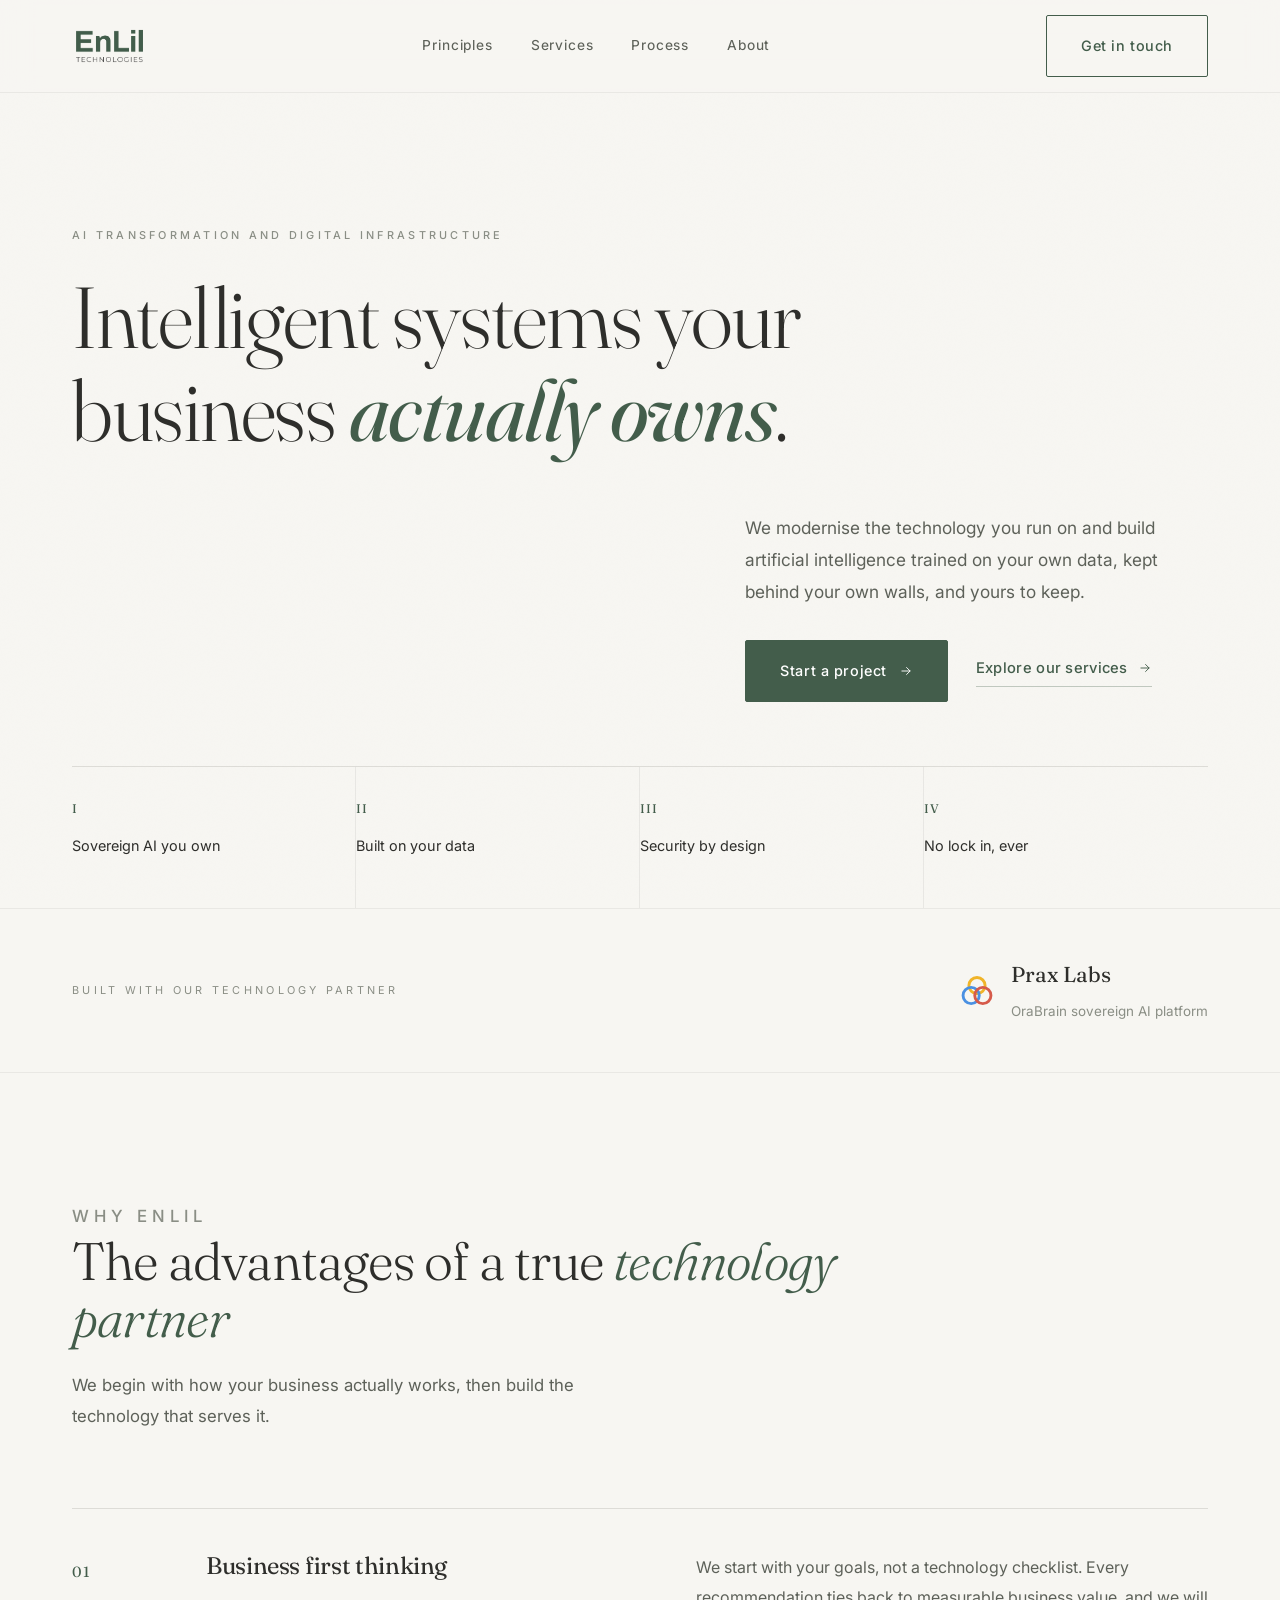
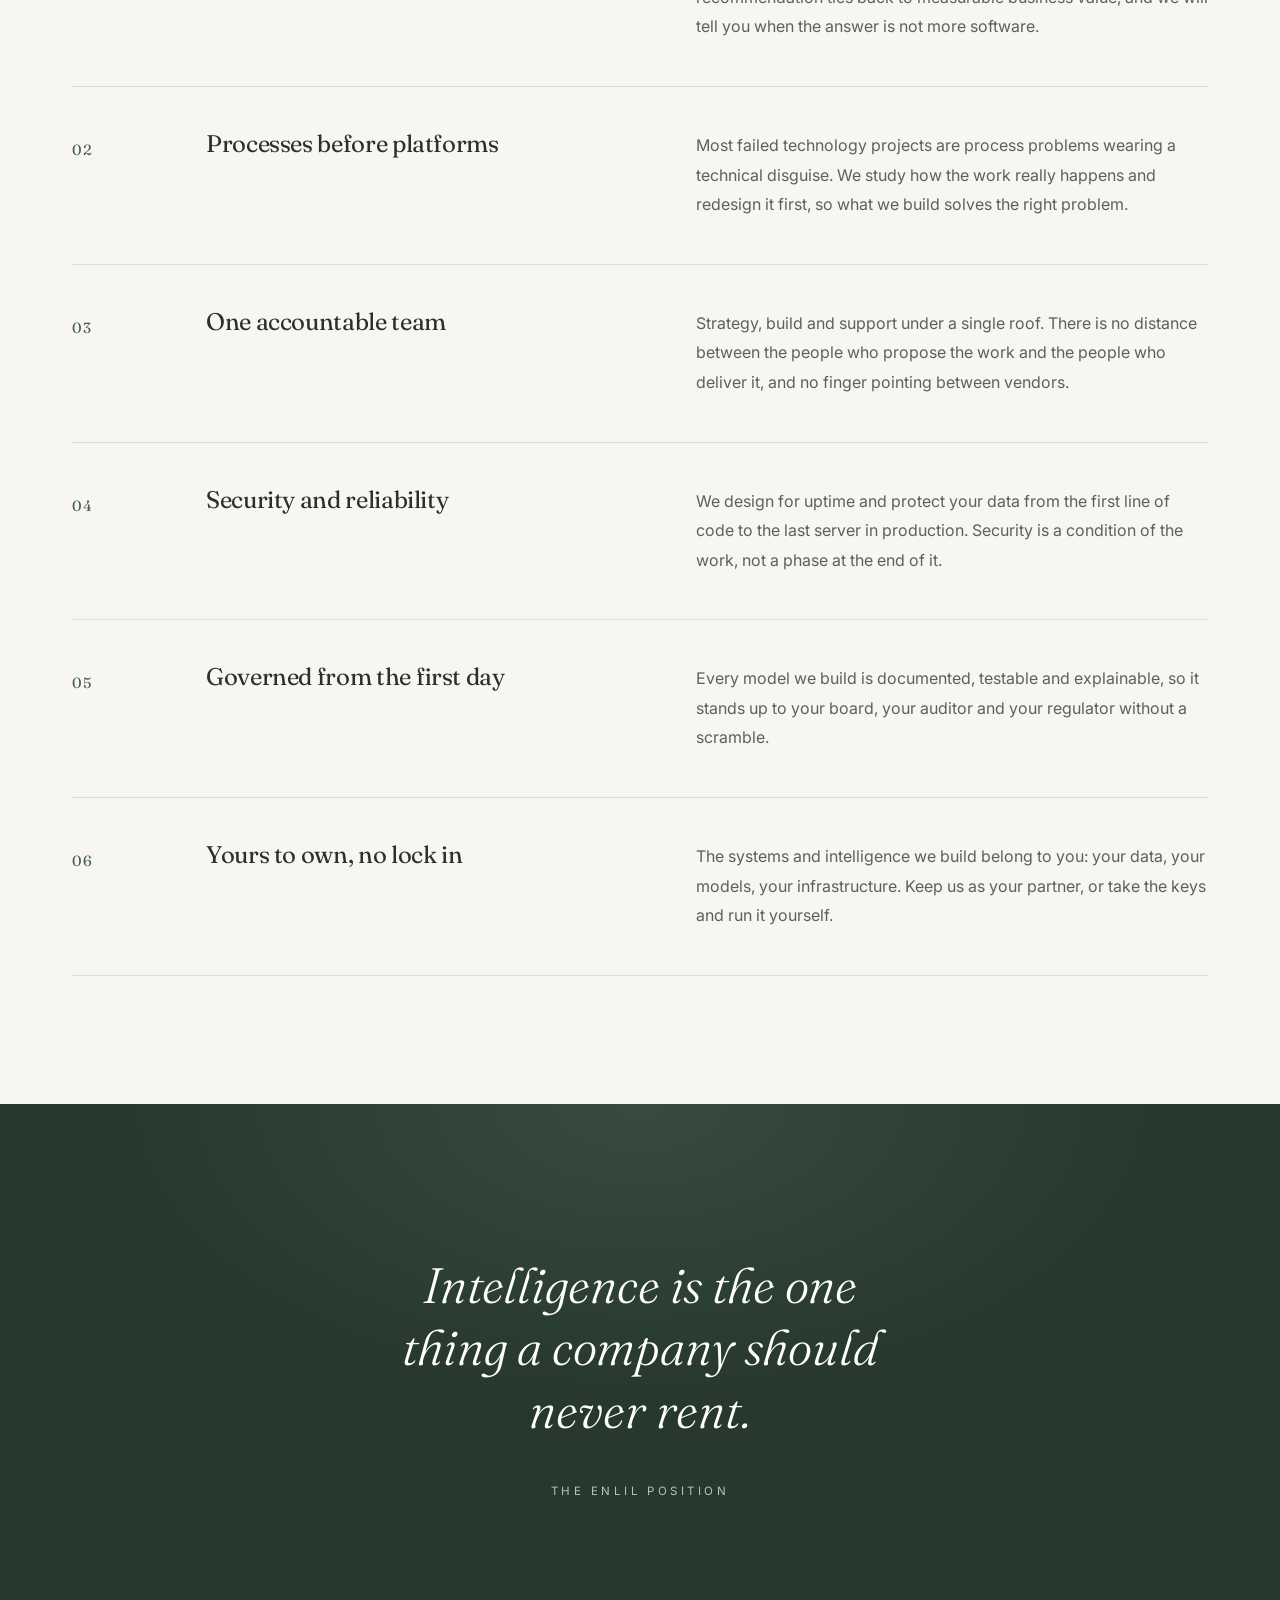
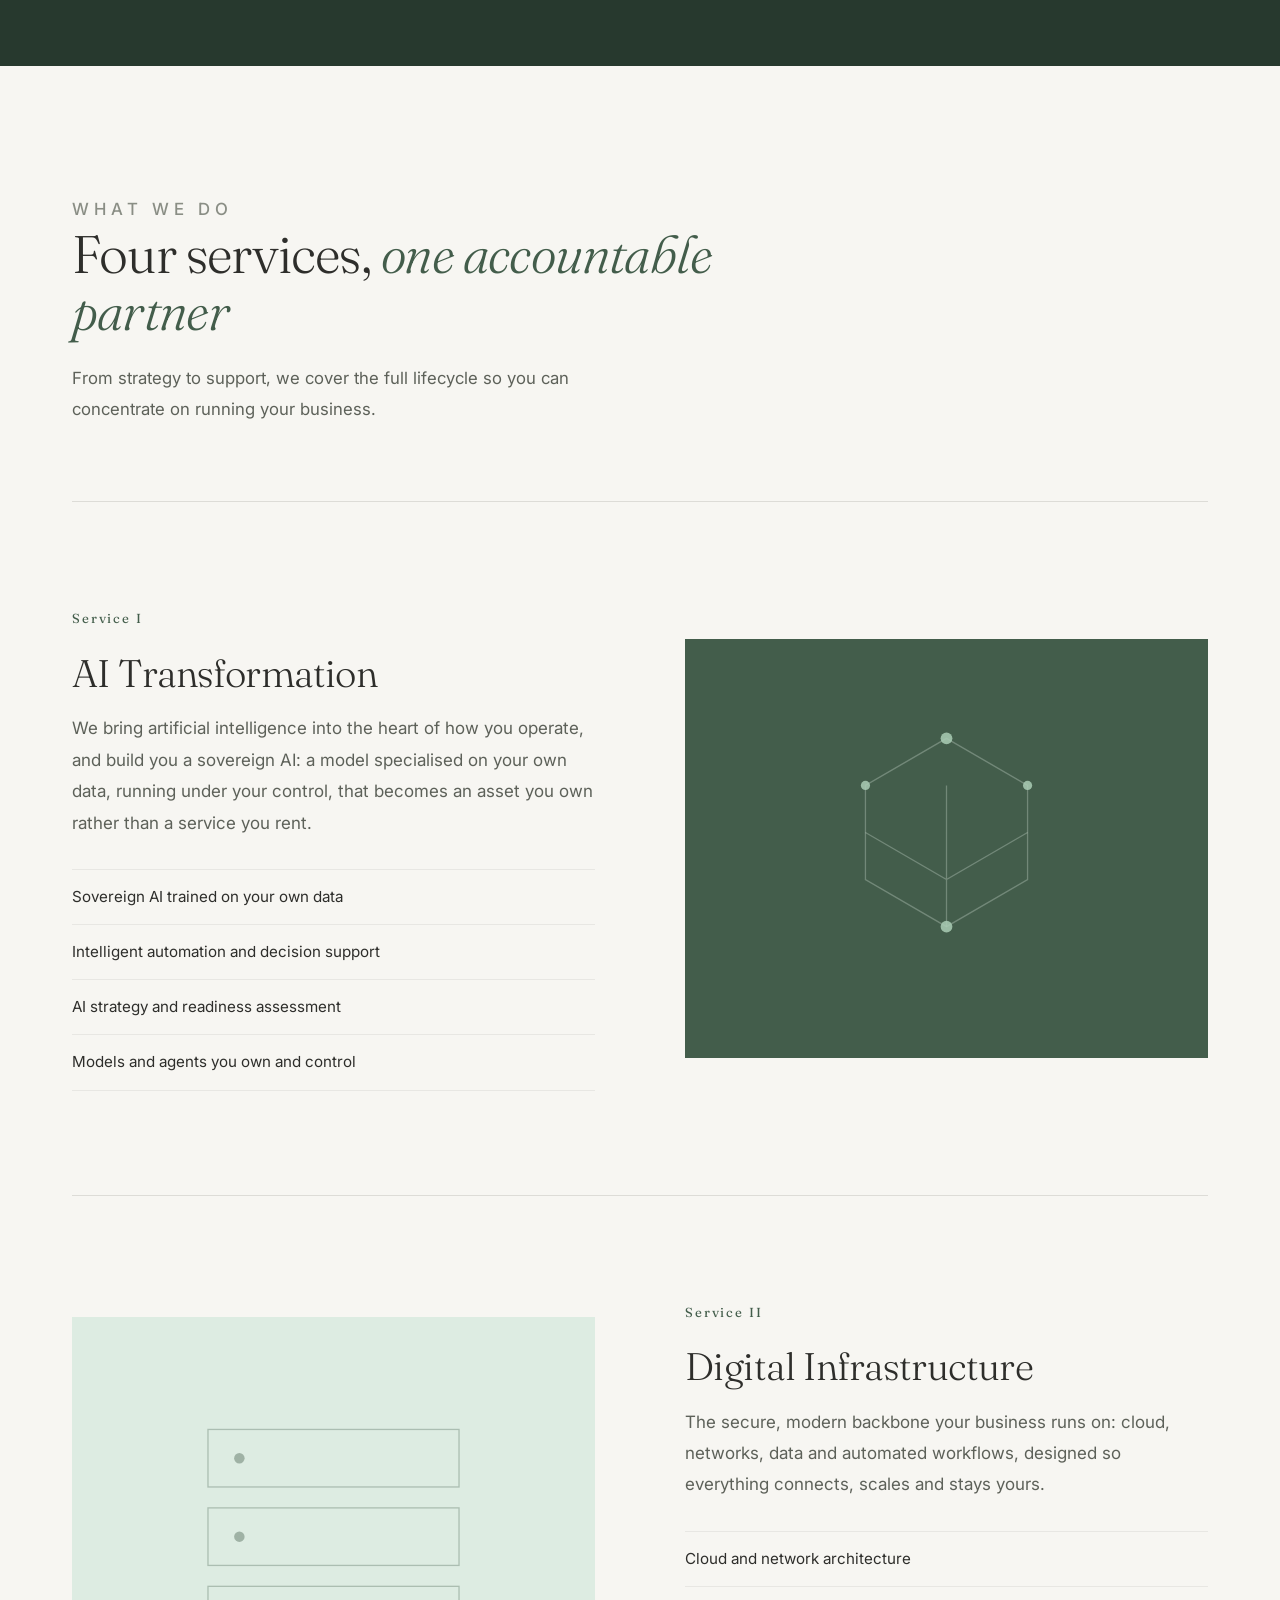
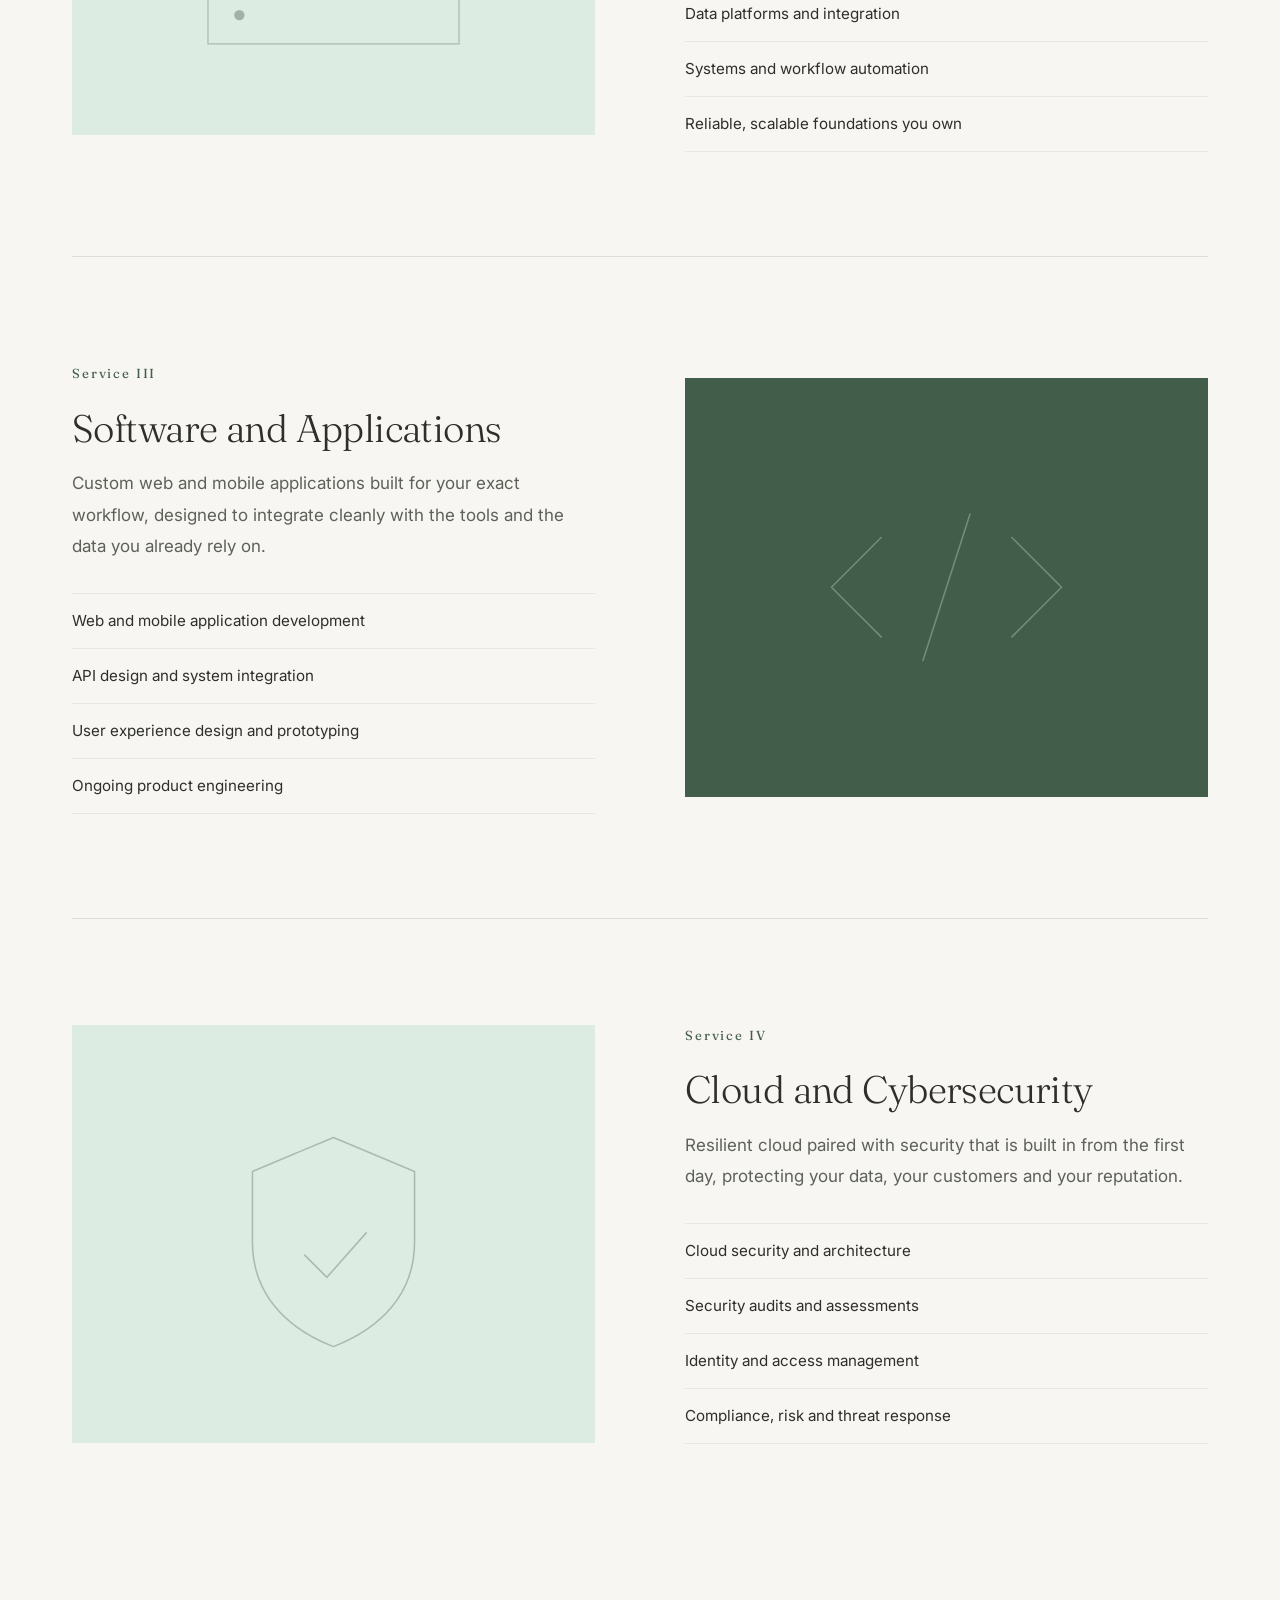
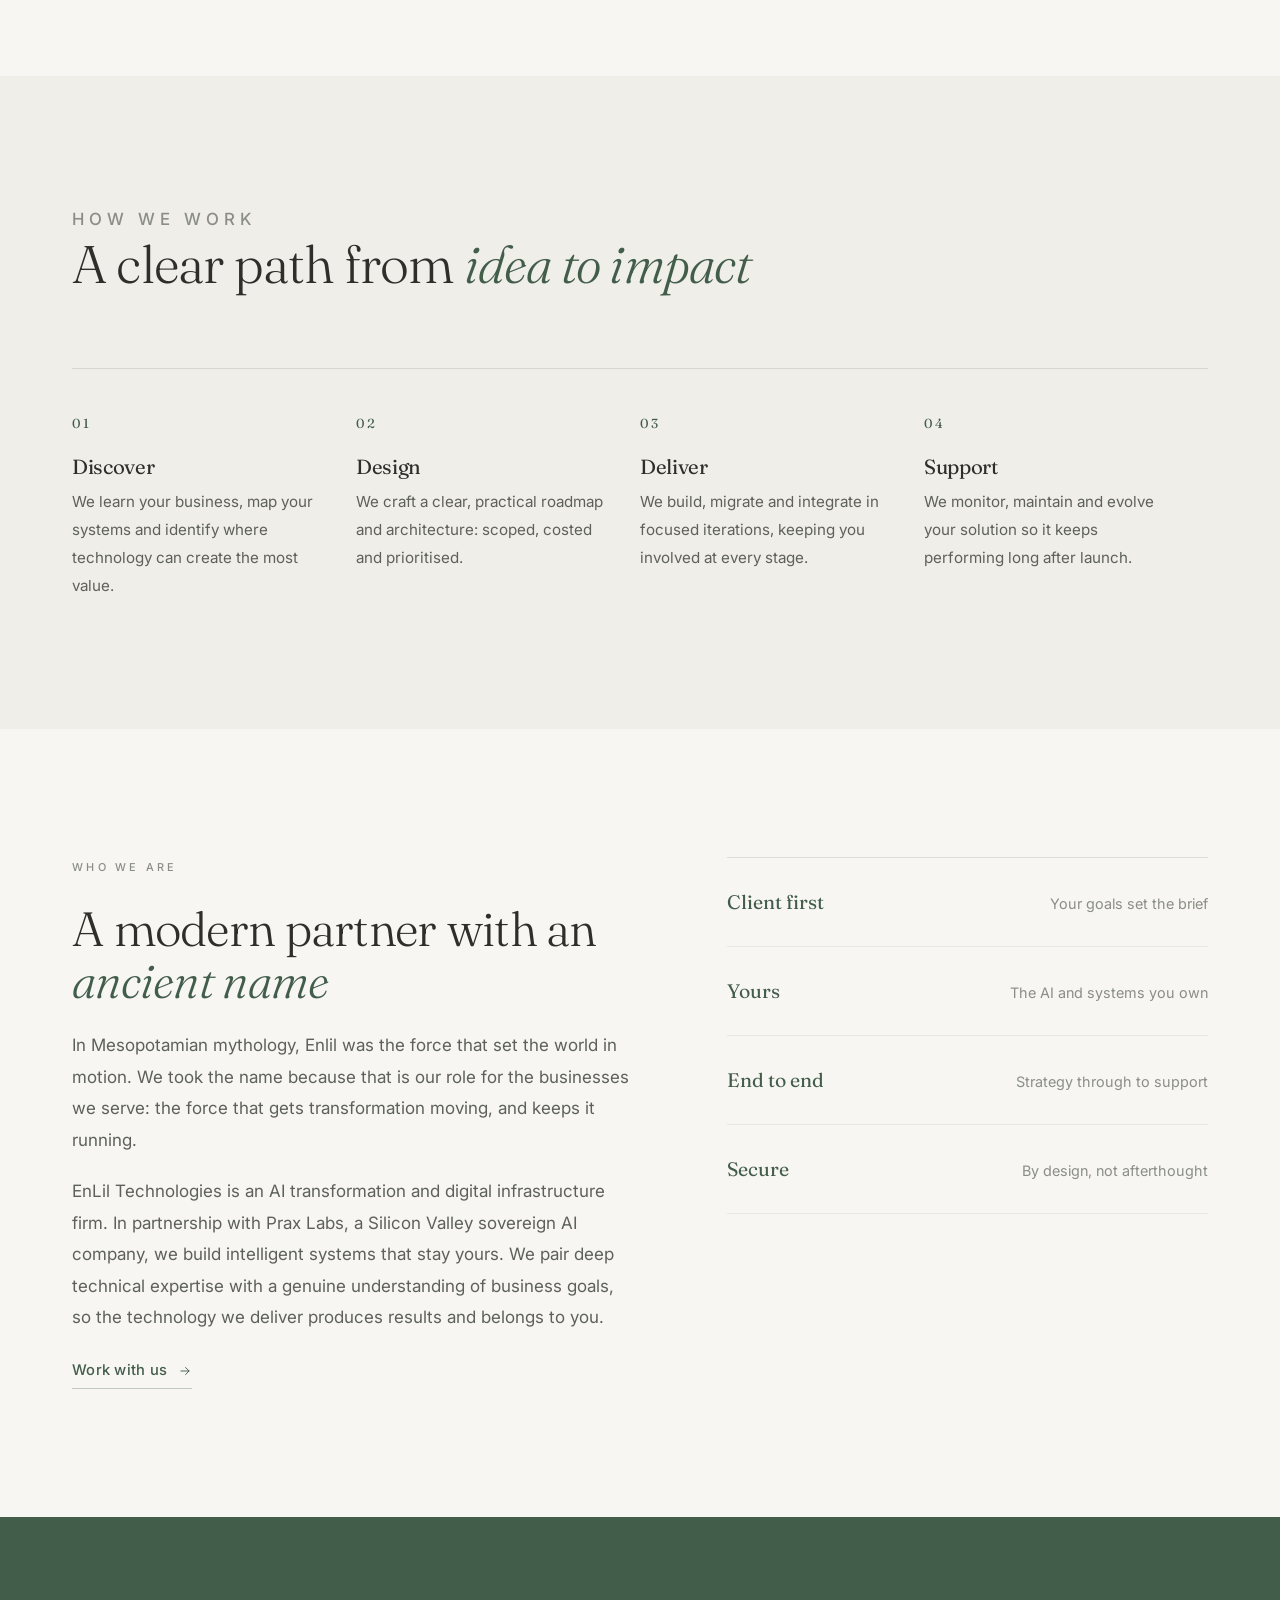
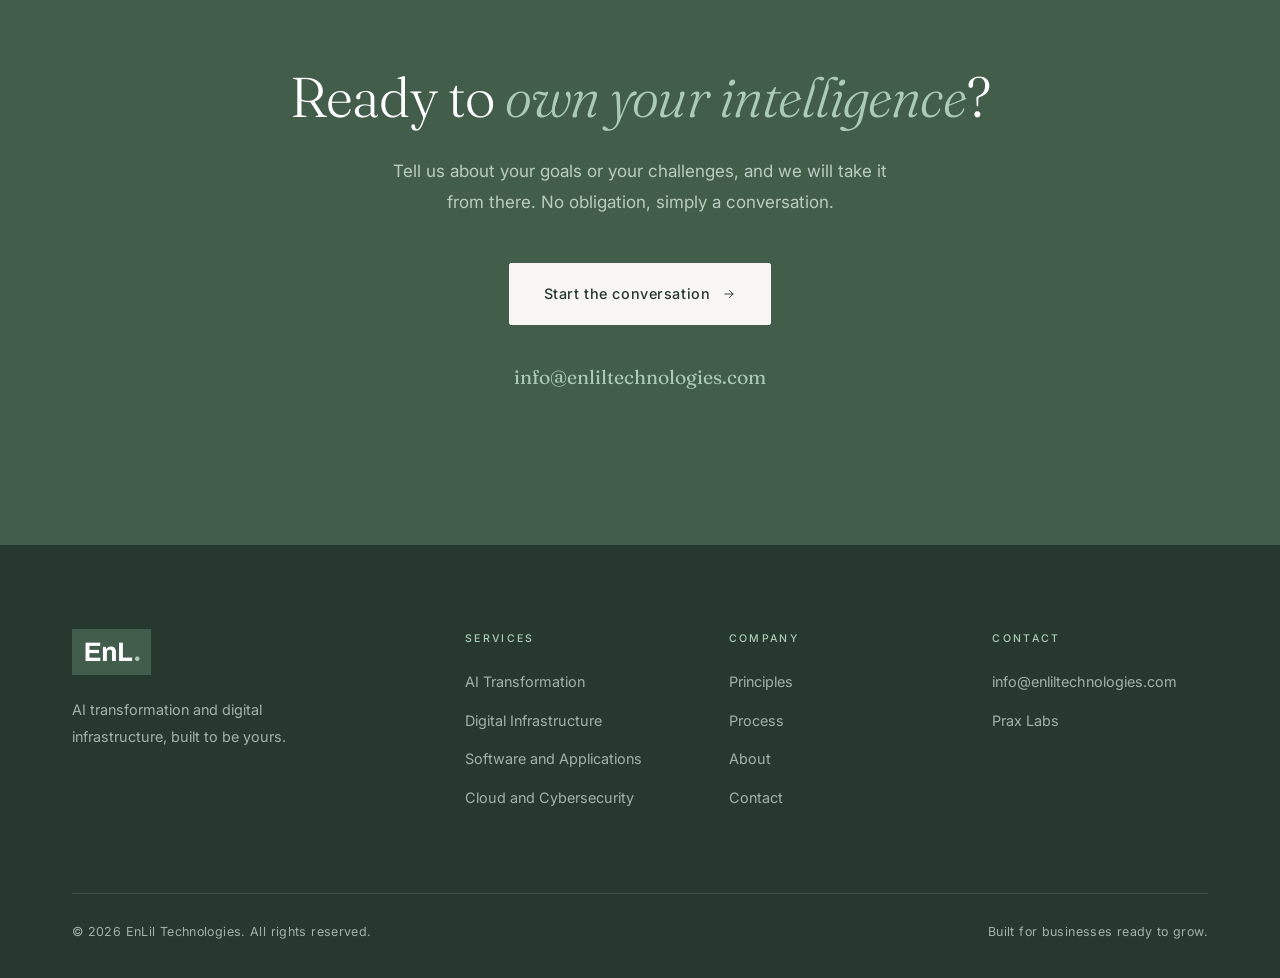
==== preview.html @ 67036aff "Rework the preview into an editorial, luxury register Replace the SaaS card layout with an editorial" ====
<!DOCTYPE html>
<html lang="en">
<head>
  <meta charset="UTF-8" />
  <meta name="viewport" content="width=device-width, initial-scale=1.0" />
  <title>EnLil Technologies · Redesign preview</title>
  <meta name="robots" content="noindex, nofollow" />
  <meta name="description" content="EnLil Technologies builds artificial intelligence that belongs to the business using it, together with the infrastructure and governance beneath it." />
  <link rel="preconnect" href="https://fonts.googleapis.com" />
  <link rel="preconnect" href="https://fonts.gstatic.com" crossorigin />
  <link href="https://fonts.googleapis.com/css2?family=Fraunces:ital,opsz,wght@0,9..144,300..500;1,9..144,300..400&family=Inter:wght@400;450;500&display=swap" rel="stylesheet" />
  <link rel="stylesheet" href="styles-v2.css?v=3" />
  <link rel="icon" type="image/png" href="assets/favicon.png" />
</head>
<body>

<!-- ================= HEADER ================= -->
<header class="site-header" id="top">
  <div class="container nav-inner">
    <a href="#top" aria-label="EnLil Technologies home">
      <img class="brand-logo" src="assets/enlil-logo-primary.png" alt="EnLil Technologies" />
    </a>
    <nav class="main-nav" id="main-nav" aria-label="Primary">
      <a href="#principles">Principles</a>
      <a href="#services">Services</a>
      <a href="#process">Process</a>
      <a href="#about">About</a>
    </nav>
    <div class="nav-actions">
      <a href="#contact" class="btn btn-outline">Get in touch</a>
      <button class="nav-toggle" id="nav-toggle" aria-label="Toggle menu" aria-expanded="false">
        <span></span><span></span><span></span>
      </button>
    </div>
  </div>
</header>

<!-- ================= HERO ================= -->
<section class="hero">
  <div class="container">
    <p class="eyebrow">AI Transformation and Digital Infrastructure</p>
    <h1>Intelligent systems your business <em>actually owns</em>.</h1>

    <div class="hero-grid">
      <div></div>
      <div>
        <p class="hero-lead">
          We modernise the technology you run on and build artificial intelligence trained on your own
          data, kept behind your own walls, and yours to keep.
        </p>
        <div class="hero-actions">
          <a href="#contact" class="btn">
            Start a project
            <svg viewBox="0 0 24 24" fill="none" stroke="currentColor" stroke-width="1.6" stroke-linecap="round" stroke-linejoin="round"><path d="M5 12h14M13 6l6 6-6 6"/></svg>
          </a>
          <a href="#services" class="link">
            Explore our services
            <svg viewBox="0 0 24 24" fill="none" stroke="currentColor" stroke-width="1.6" stroke-linecap="round" stroke-linejoin="round"><path d="M5 12h14M13 6l6 6-6 6"/></svg>
          </a>
        </div>
      </div>
    </div>

    <div class="hero-marks">
      <div><span class="n">I</span><span class="t">Sovereign AI you own</span></div>
      <div><span class="n">II</span><span class="t">Built on your data</span></div>
      <div><span class="n">III</span><span class="t">Security by design</span></div>
      <div><span class="n">IV</span><span class="t">No lock in, ever</span></div>
    </div>
  </div>
</section>

<!-- ================= PARTNER ================= -->
<section class="partner-line">
  <div class="container">
    <span class="label">Built with our technology partner</span>
    <a class="partner-mark" href="https://prax-labs.com/" target="_blank" rel="noopener">
      <svg viewBox="0 0 40 40" fill="none" width="36" height="36" aria-hidden="true">
        <circle cx="20" cy="14" r="9" stroke="#f0b429" stroke-width="3.2"/>
        <circle cx="13.5" cy="25" r="9" stroke="#4a90e2" stroke-width="3.2"/>
        <circle cx="26.5" cy="25" r="9" stroke="#d65a4a" stroke-width="3.2"/>
      </svg>
      <span>
        <span class="name">Prax Labs</span><br />
        <span class="sub">OraBrain sovereign AI platform</span>
      </span>
    </a>
  </div>
</section>

<!-- ================= PRINCIPLES ================= -->
<section class="section" id="principles">
  <div class="container">
    <div class="section-head reveal">
      <p class="eyebrow">Why EnLil</p>
      <h2>The advantages of a true <em>technology partner</em></h2>
      <p>We begin with how your business actually works, then build the technology that serves it.</p>
    </div>

    <div class="ed-item reveal">
      <span class="ed-num">01</span>
      <h3>Business first thinking</h3>
      <p>We start with your goals, not a technology checklist. Every recommendation ties back to measurable business value, and we will tell you when the answer is not more software.</p>
    </div>
    <div class="ed-item reveal">
      <span class="ed-num">02</span>
      <h3>Processes before platforms</h3>
      <p>Most failed technology projects are process problems wearing a technical disguise. We study how the work really happens and redesign it first, so what we build solves the right problem.</p>
    </div>
    <div class="ed-item reveal">
      <span class="ed-num">03</span>
      <h3>One accountable team</h3>
      <p>Strategy, build and support under a single roof. There is no distance between the people who propose the work and the people who deliver it, and no finger pointing between vendors.</p>
    </div>
    <div class="ed-item reveal">
      <span class="ed-num">04</span>
      <h3>Security and reliability</h3>
      <p>We design for uptime and protect your data from the first line of code to the last server in production. Security is a condition of the work, not a phase at the end of it.</p>
    </div>
    <div class="ed-item reveal">
      <span class="ed-num">05</span>
      <h3>Governed from the first day</h3>
      <p>Every model we build is documented, testable and explainable, so it stands up to your board, your auditor and your regulator without a scramble.</p>
    </div>
    <div class="ed-item reveal">
      <span class="ed-num">06</span>
      <h3>Yours to own, no lock in</h3>
      <p>The systems and intelligence we build belong to you: your data, your models, your infrastructure. Keep us as your partner, or take the keys and run it yourself.</p>
    </div>
  </div>
</section>

<!-- ================= BAND ================= -->
<section class="band">
  <div class="container">
    <blockquote class="reveal">Intelligence is the one thing a company should never rent.</blockquote>
    <p class="attrib reveal">The EnLil position</p>
  </div>
</section>

<!-- ================= SERVICES ================= -->
<section class="section" id="services">
  <div class="container">
    <div class="section-head reveal">
      <p class="eyebrow">What we do</p>
      <h2>Four services, <em>one accountable partner</em></h2>
      <p>From strategy to support, we cover the full lifecycle so you can concentrate on running your business.</p>
    </div>

    <div class="srow reveal">
      <div class="srow-copy">
        <span class="idx">Service I</span>
        <h3>AI Transformation</h3>
        <p>We bring artificial intelligence into the heart of how you operate, and build you a sovereign AI: a model specialised on your own data, running under your control, that becomes an asset you own rather than a service you rent.</p>
        <ul class="ticks">
          <li>Sovereign AI trained on your own data</li>
          <li>Intelligent automation and decision support</li>
          <li>AI strategy and readiness assessment</li>
          <li>Models and agents you own and control</li>
        </ul>
      </div>
      <div class="srow-art">
        <svg viewBox="0 0 400 320" preserveAspectRatio="xMidYMid slice" aria-hidden="true">
          <g fill="none" stroke="rgba(221,236,226,0.3)" stroke-width="1">
            <path d="M200 76l62 36v72l-62 36-62-36v-72z"/>
            <path d="M200 112v108M138 148l62 36 62-36"/>
          </g>
          <g fill="rgba(170,204,181,0.85)">
            <circle cx="200" cy="76" r="4.5"/><circle cx="262" cy="112" r="3.5"/>
            <circle cx="138" cy="112" r="3.5"/><circle cx="200" cy="220" r="4.5"/>
          </g>
        </svg>
      </div>
    </div>

    <div class="srow reverse reveal">
      <div class="srow-copy">
        <span class="idx">Service II</span>
        <h3>Digital Infrastructure</h3>
        <p>The secure, modern backbone your business runs on: cloud, networks, data and automated workflows, designed so everything connects, scales and stays yours.</p>
        <ul class="ticks">
          <li>Cloud and network architecture</li>
          <li>Data platforms and integration</li>
          <li>Systems and workflow automation</li>
          <li>Reliable, scalable foundations you own</li>
        </ul>
      </div>
      <div class="srow-art pale">
        <svg viewBox="0 0 400 320" preserveAspectRatio="xMidYMid slice" aria-hidden="true">
          <g fill="none" stroke="rgba(67,93,75,0.32)" stroke-width="1">
            <rect x="104" y="86" width="192" height="44"/>
            <rect x="104" y="146" width="192" height="44"/>
            <rect x="104" y="206" width="192" height="44"/>
          </g>
          <g fill="rgba(67,93,75,0.4)">
            <circle cx="128" cy="108" r="4"/><circle cx="128" cy="168" r="4"/><circle cx="128" cy="228" r="4"/>
          </g>
        </svg>
      </div>
    </div>

    <div class="srow reveal">
      <div class="srow-copy">
        <span class="idx">Service III</span>
        <h3>Software and Applications</h3>
        <p>Custom web and mobile applications built for your exact workflow, designed to integrate cleanly with the tools and the data you already rely on.</p>
        <ul class="ticks">
          <li>Web and mobile application development</li>
          <li>API design and system integration</li>
          <li>User experience design and prototyping</li>
          <li>Ongoing product engineering</li>
        </ul>
      </div>
      <div class="srow-art">
        <svg viewBox="0 0 400 320" preserveAspectRatio="xMidYMid slice" aria-hidden="true">
          <g fill="none" stroke="rgba(221,236,226,0.32)" stroke-width="1.2" stroke-linecap="round" stroke-linejoin="round">
            <path d="M150 122l-38 38 38 38M250 122l38 38-38 38M218 104l-36 112"/>
          </g>
        </svg>
      </div>
    </div>

    <div class="srow reverse reveal">
      <div class="srow-copy">
        <span class="idx">Service IV</span>
        <h3>Cloud and Cybersecurity</h3>
        <p>Resilient cloud paired with security that is built in from the first day, protecting your data, your customers and your reputation.</p>
        <ul class="ticks">
          <li>Cloud security and architecture</li>
          <li>Security audits and assessments</li>
          <li>Identity and access management</li>
          <li>Compliance, risk and threat response</li>
        </ul>
      </div>
      <div class="srow-art pale">
        <svg viewBox="0 0 400 320" preserveAspectRatio="xMidYMid slice" aria-hidden="true">
          <g fill="none" stroke="rgba(67,93,75,0.34)" stroke-width="1.2" stroke-linecap="round" stroke-linejoin="round">
            <path d="M200 86l62 26v54c0 40-26 66-62 80-36-14-62-40-62-80v-54z"/>
            <path d="M178 176l17 17 30-34"/>
          </g>
        </svg>
      </div>
    </div>
  </div>
</section>

<!-- ================= PROCESS ================= -->
<section class="section section-bone" id="process">
  <div class="container">
    <div class="section-head reveal">
      <p class="eyebrow">How we work</p>
      <h2>A clear path from <em>idea to impact</em></h2>
    </div>
    <div class="steps">
      <div class="step reveal"><span class="n">01</span><h3>Discover</h3><p>We learn your business, map your systems and identify where technology can create the most value.</p></div>
      <div class="step reveal"><span class="n">02</span><h3>Design</h3><p>We craft a clear, practical roadmap and architecture: scoped, costed and prioritised.</p></div>
      <div class="step reveal"><span class="n">03</span><h3>Deliver</h3><p>We build, migrate and integrate in focused iterations, keeping you involved at every stage.</p></div>
      <div class="step reveal"><span class="n">04</span><h3>Support</h3><p>We monitor, maintain and evolve your solution so it keeps performing long after launch.</p></div>
    </div>
  </div>
</section>

<!-- ================= ABOUT ================= -->
<section class="section" id="about">
  <div class="container about">
    <div class="reveal">
      <p class="eyebrow">Who we are</p>
      <h2>A modern partner with an <em>ancient name</em></h2>
      <p>In Mesopotamian mythology, Enlil was the force that set the world in motion. We took the name because that is our role for the businesses we serve: the force that gets transformation moving, and keeps it running.</p>
      <p>EnLil Technologies is an AI transformation and digital infrastructure firm. In partnership with Prax Labs, a Silicon Valley sovereign AI company, we build intelligent systems that stay yours. We pair deep technical expertise with a genuine understanding of business goals, so the technology we deliver produces results and belongs to you.</p>
      <a href="#contact" class="link">
        Work with us
        <svg viewBox="0 0 24 24" fill="none" stroke="currentColor" stroke-width="1.6" stroke-linecap="round" stroke-linejoin="round"><path d="M5 12h14M13 6l6 6-6 6"/></svg>
      </a>
    </div>
    <div class="facts reveal">
      <div class="fact"><span class="fact-k">Client first</span><span class="fact-v">Your goals set the brief</span></div>
      <div class="fact"><span class="fact-k">Yours</span><span class="fact-v">The AI and systems you own</span></div>
      <div class="fact"><span class="fact-k">End to end</span><span class="fact-v">Strategy through to support</span></div>
      <div class="fact"><span class="fact-k">Secure</span><span class="fact-v">By design, not afterthought</span></div>
    </div>
  </div>
</section>

<!-- ================= CLOSING ================= -->
<section class="closing" id="contact">
  <div class="container">
    <h2>Ready to <em>own your intelligence</em>?</h2>
    <p>Tell us about your goals or your challenges, and we will take it from there. No obligation, simply a conversation.</p>
    <a href="#contact" class="btn btn-pale">
      Start the conversation
      <svg viewBox="0 0 24 24" fill="none" stroke="currentColor" stroke-width="1.6" stroke-linecap="round" stroke-linejoin="round"><path d="M5 12h14M13 6l6 6-6 6"/></svg>
    </a>
    <span class="mail">info@enliltechnologies.com</span>
  </div>
</section>

<!-- ================= FOOTER ================= -->
<footer class="site-footer">
  <div class="container">
    <div class="footer-grid">
      <div class="footer-brand">
        <img class="footer-logo" src="assets/enlil-stamp-dark.png" alt="EnLil Technologies" />
        <p>AI transformation and digital infrastructure, built to be yours.</p>
      </div>
      <div class="footer-col">
        <h4>Services</h4>
        <a href="#services">AI Transformation</a>
        <a href="#services">Digital Infrastructure</a>
        <a href="#services">Software and Applications</a>
        <a href="#services">Cloud and Cybersecurity</a>
      </div>
      <div class="footer-col">
        <h4>Company</h4>
        <a href="#principles">Principles</a>
        <a href="#process">Process</a>
        <a href="#about">About</a>
        <a href="#contact">Contact</a>
      </div>
      <div class="footer-col">
        <h4>Contact</h4>
        <a href="#contact">info@enliltechnologies.com</a>
        <a href="https://prax-labs.com/" target="_blank" rel="noopener">Prax Labs</a>
      </div>
    </div>
    <div class="footer-bottom">
      <span>&copy; <span id="year"></span> EnLil Technologies. All rights reserved.</span>
      <span>Built for businesses ready to grow.</span>
    </div>
  </div>
</footer>

<script>
  document.getElementById('year').textContent = new Date().getFullYear();
  var t = document.getElementById('nav-toggle'), n = document.getElementById('main-nav');
  t.addEventListener('click', function () {
    var open = n.classList.toggle('open');
    t.setAttribute('aria-expanded', open ? 'true' : 'false');
  });
  n.addEventListener('click', function (e) { if (e.target.tagName === 'A') n.classList.remove('open'); });
  var io = new IntersectionObserver(function (es) {
    es.forEach(function (e) { if (e.isIntersecting) { e.target.classList.add('in'); io.unobserve(e.target); } });
  }, { threshold: 0.1, rootMargin: '0px 0px -60px 0px' });
  document.querySelectorAll('.reveal').forEach(function (el, i) {
    el.style.transitionDelay = Math.min(i % 4, 3) * 90 + 'ms';
    io.observe(el);
  });
</script>
</body>
</html>
---- styles-v2.css ----
/* ============================================================
   EnLil Technologies — styles-v2.css
   Editorial redesign. Charcoal · Forest #435d4b · Sage #aaccb5 · Pale Sage #ddece2
   ============================================================ */

:root {
  --forest: #435d4b;
  --forest-deep: #27392e;
  --forest-mid: #354c3c;
  --sage: #aaccb5;
  --sage-pale: #ddece2;
  --ink: #2e2e2b;
  --body: #5d6159;
  --muted: #8a8e85;
  --line: rgba(46, 46, 43, 0.13);
  --line-soft: rgba(46, 46, 43, 0.07);
  --bone: #f7f6f2;
  --bone-deep: #efeee8;
  --white: #ffffff;
  --maxw: 1200px;
  --ease: cubic-bezier(0.16, 1, 0.3, 1);
}

* { box-sizing: border-box; }
html { scroll-behavior: smooth; scroll-padding-top: 100px; }

body {
  margin: 0;
  font-family: "Inter", system-ui, -apple-system, sans-serif;
  font-size: 1.0625rem;
  line-height: 1.85;
  color: var(--body);
  background: var(--bone);
  -webkit-font-smoothing: antialiased;
  font-feature-settings: "kern" 1, "liga" 1;
}

/* faint paper grain */
body::before {
  content: ""; position: fixed; inset: 0; z-index: 1; pointer-events: none; opacity: 0.4;
  background-image: url("data:image/svg+xml,%3Csvg xmlns='http://www.w3.org/2000/svg' width='160' height='160'%3E%3Cfilter id='n'%3E%3CfeTurbulence type='fractalNoise' baseFrequency='0.85' numOctaves='3'/%3E%3C/filter%3E%3Crect width='160' height='160' filter='url(%23n)' opacity='0.035'/%3E%3C/svg%3E");
}

h1, h2, h3, .display {
  font-family: "Fraunces", Georgia, serif;
  font-optical-sizing: auto;
  font-weight: 400;
  color: var(--ink);
  line-height: 1.08;
  letter-spacing: -0.015em;
  margin: 0 0 0.5em;
}
p { margin: 0 0 1.2em; }
a { text-decoration: none; color: inherit; }
img, svg { max-width: 100%; display: block; }

.container { width: 100%; max-width: var(--maxw); margin: 0 auto; padding: 0 32px; position: relative; z-index: 2; }
.narrow { max-width: 760px; }

.eyebrow {
  font-family: "Inter", sans-serif;
  text-transform: uppercase;
  letter-spacing: 0.3em;
  font-size: 0.68rem;
  font-weight: 500;
  color: var(--muted);
  margin: 0 0 26px;
}
.rule { height: 1px; background: var(--line); border: 0; margin: 0; }

/* ---------- Links and buttons ---------- */
.link {
  display: inline-flex; align-items: center; gap: 10px;
  font-size: 0.92rem; letter-spacing: 0.02em; color: var(--forest); font-weight: 500;
  padding-bottom: 4px; border-bottom: 1px solid rgba(67, 93, 75, 0.3);
  transition: border-color 0.4s var(--ease), gap 0.4s var(--ease);
}
.link:hover { border-color: var(--forest); gap: 16px; }
.link svg { width: 14px; height: 14px; }

.btn {
  display: inline-flex; align-items: center; justify-content: center; gap: 12px;
  padding: 17px 34px; font-size: 0.9rem; font-weight: 500; letter-spacing: 0.04em;
  border: 1px solid var(--forest); background: var(--forest); color: var(--white);
  border-radius: 2px; cursor: pointer;
  transition: background 0.4s var(--ease), color 0.4s var(--ease), gap 0.4s var(--ease);
}
.btn:hover { background: var(--forest-deep); border-color: var(--forest-deep); gap: 18px; }
.btn svg { width: 14px; height: 14px; }
.btn-outline { background: transparent; color: var(--forest); }
.btn-outline:hover { background: var(--forest); color: var(--white); }
.btn-pale { background: var(--bone); border-color: var(--bone); color: var(--forest-deep); }
.btn-pale:hover { background: var(--white); border-color: var(--white); color: var(--forest-deep); }

/* ---------- Header ---------- */
.site-header {
  position: sticky; top: 0; z-index: 70;
  background: rgba(247, 246, 242, 0.82);
  backdrop-filter: saturate(140%) blur(14px);
  border-bottom: 1px solid var(--line-soft);
}
.nav-inner { display: flex; align-items: center; justify-content: space-between; gap: 28px; height: 92px; }
.brand-logo { height: 40px; width: auto; }
.main-nav { display: flex; align-items: center; gap: 38px; }
.main-nav a {
  font-size: 0.86rem; letter-spacing: 0.06em; color: var(--body); font-weight: 450;
  position: relative; padding: 3px 0; transition: color 0.35s var(--ease);
}
.main-nav a::after {
  content: ""; position: absolute; left: 0; right: 100%; bottom: 0; height: 1px;
  background: var(--forest); transition: right 0.5s var(--ease);
}
.main-nav a:hover { color: var(--forest); }
.main-nav a:hover::after { right: 0; }
.nav-actions { display: flex; align-items: center; gap: 18px; }
.nav-toggle { display: none; flex-direction: column; gap: 6px; background: none; border: 0; cursor: pointer; padding: 8px; }
.nav-toggle span { width: 26px; height: 1px; background: var(--ink); transition: 0.3s var(--ease); }

/* ---------- Hero ---------- */
.hero { padding: 132px 0 0; }
.hero h1 {
  font-size: clamp(2.9rem, 7vw, 5.4rem);
  font-weight: 300;
  max-width: 15ch;
  margin-bottom: 0;
}
.hero h1 em { font-style: italic; color: var(--forest); font-weight: 400; }
.hero-grid {
  display: grid; grid-template-columns: 1fr 0.78fr; gap: 80px; align-items: end;
  margin-top: 54px; padding-bottom: 64px;
}
.hero-lead { font-size: 1.08rem; color: var(--body); margin-bottom: 32px; }
.hero-actions { display: flex; flex-wrap: wrap; align-items: center; gap: 28px; }
.hero-marks { display: grid; grid-template-columns: repeat(4, 1fr); border-top: 1px solid var(--line); }
.hero-marks div { padding: 30px 26px 46px 0; border-right: 1px solid var(--line-soft); }
.hero-marks div:last-child { border-right: 0; }
.hero-marks .n { font-family: "Fraunces", serif; font-size: 0.78rem; color: var(--forest); letter-spacing: 0.1em; display: block; margin-bottom: 10px; }
.hero-marks .t { font-size: 0.9rem; color: var(--ink); line-height: 1.5; }

/* ---------- Sections ---------- */
.section { padding: 128px 0; }
.section-bone { background: var(--bone-deep); }
.section-head { max-width: 780px; margin-bottom: 76px; }
.section-head h2 { font-size: clamp(2rem, 4.2vw, 3.3rem); font-weight: 300; margin-bottom: 0.45em; }
.section-head h2 em { font-style: italic; color: var(--forest); }
.section-head p { font-size: 1.05rem; margin: 0; max-width: 560px; }

/* ---------- Partner line ---------- */
.partner-line { padding: 46px 0; border-top: 1px solid var(--line-soft); border-bottom: 1px solid var(--line-soft); }
.partner-line .container { display: flex; align-items: center; justify-content: space-between; gap: 30px; flex-wrap: wrap; }
.partner-line .label { font-size: 0.68rem; text-transform: uppercase; letter-spacing: 0.3em; color: var(--muted); }
.partner-mark { display: inline-flex; align-items: center; gap: 16px; }
.partner-mark .name { font-family: "Fraunces", serif; font-size: 1.35rem; color: var(--ink); }
.partner-mark .sub { font-size: 0.84rem; color: var(--muted); }

/* ---------- Editorial numbered list ---------- */
.ed-item {
  display: grid; grid-template-columns: 90px 1fr 1.15fr; gap: 44px;
  padding: 44px 0; border-top: 1px solid var(--line);
  transition: background 0.5s var(--ease);
}
.ed-item:last-child { border-bottom: 1px solid var(--line); }
.ed-num { font-family: "Fraunces", serif; font-size: 0.92rem; color: var(--forest); letter-spacing: 0.08em; padding-top: 6px; }
.ed-item h3 { font-size: 1.5rem; font-weight: 400; margin: 0; }
.ed-item p { margin: 0; font-size: 1rem; }

/* ---------- Service rows ---------- */
.srow { display: grid; grid-template-columns: 1fr 1fr; gap: 90px; align-items: center; padding: 104px 0; border-top: 1px solid var(--line); }
.srow:first-of-type { border-top: 0; }
.srow.reverse .srow-copy { order: 2; }
.srow.reverse .srow-art { order: 1; }
.srow .idx { font-family: "Fraunces", serif; font-size: 0.82rem; letter-spacing: 0.14em; color: var(--forest); display: block; margin-bottom: 22px; }
.srow h3 { font-size: clamp(1.7rem, 3vw, 2.5rem); font-weight: 300; margin-bottom: 0.5em; }
.srow p { margin-bottom: 30px; }
.ticks { list-style: none; padding: 0; margin: 0; }
.ticks li { padding: 13px 0; border-top: 1px solid var(--line-soft); font-size: 0.95rem; color: var(--ink); }
.ticks li:last-child { border-bottom: 1px solid var(--line-soft); }
.srow-art { aspect-ratio: 5 / 4; position: relative; overflow: hidden; background: var(--forest); }
.srow-art.pale { background: var(--sage-pale); }
.srow-art svg { position: absolute; inset: 0; width: 100%; height: 100%; }

/* ---------- Statement band ---------- */
.band { background: var(--forest-deep); color: var(--sage-pale); padding: 150px 0; text-align: center; position: relative; overflow: hidden; }
.band::after {
  content: ""; position: absolute; inset: 0;
  background: radial-gradient(760px 420px at 50% 0%, rgba(170, 204, 181, 0.12), transparent 70%);
}
.band .container { position: relative; z-index: 2; }
.band blockquote {
  font-family: "Fraunces", serif; font-weight: 300; font-style: italic;
  font-size: clamp(1.75rem, 4.2vw, 3.1rem); line-height: 1.26; color: var(--white);
  margin: 0 auto; max-width: 17ch;
}
.band .attrib { margin-top: 40px; font-size: 0.72rem; letter-spacing: 0.3em; text-transform: uppercase; color: var(--sage); }

/* ---------- Steps ---------- */
.steps { display: grid; grid-template-columns: repeat(4, 1fr); gap: 0; }
.step { padding: 42px 34px 0 0; border-top: 1px solid var(--line); }
.step .n { font-family: "Fraunces", serif; font-size: 0.82rem; letter-spacing: 0.14em; color: var(--forest); display: block; margin-bottom: 20px; }
.step h3 { font-size: 1.28rem; font-weight: 400; margin-bottom: 0.5em; }
.step p { font-size: 0.95rem; margin: 0; }

/* ---------- About ---------- */
.about { display: grid; grid-template-columns: 1fr 0.85fr; gap: 90px; align-items: start; }
.about h2 { font-size: clamp(2rem, 4vw, 3rem); font-weight: 300; }
.about h2 em { font-style: italic; color: var(--forest); }
.facts { border-top: 1px solid var(--line); }
.fact { padding: 26px 0; border-bottom: 1px solid var(--line-soft); display: flex; justify-content: space-between; align-items: baseline; gap: 20px; }
.fact-k { font-family: "Fraunces", serif; font-size: 1.22rem; color: var(--forest); }
.fact-v { font-size: 0.9rem; color: var(--muted); text-align: right; }

/* ---------- Closing ---------- */
.closing { background: var(--forest); color: var(--sage-pale); padding: 150px 0; text-align: center; }
.closing h2 { color: var(--white); font-size: clamp(2.1rem, 4.6vw, 3.5rem); font-weight: 300; margin-bottom: 0.5em; }
.closing h2 em { font-style: italic; color: var(--sage); }
.closing p { max-width: 520px; margin: 0 auto 44px; color: rgba(221, 236, 226, 0.78); }
.closing .mail { display: block; margin-top: 34px; font-family: "Fraunces", serif; font-size: 1.22rem; color: var(--sage); }

/* ---------- Footer ---------- */
.site-footer { background: var(--forest-deep); color: rgba(221, 236, 226, 0.68); padding: 84px 0 34px; font-size: 0.9rem; }
.footer-grid { display: grid; grid-template-columns: 1.6fr 1fr 1fr 1fr; gap: 48px; }
.footer-logo { height: 46px; width: auto; margin-bottom: 22px; }
.footer-brand p { max-width: 250px; margin: 0; }
.footer-col h4 { font-family: "Inter", sans-serif; text-transform: uppercase; letter-spacing: 0.22em; font-size: 0.66rem; font-weight: 500; color: var(--sage); margin: 0 0 20px; }
.footer-col a { display: block; margin-bottom: 12px; transition: color 0.35s var(--ease); }
.footer-col a:hover { color: var(--white); }
.footer-bottom { margin-top: 70px; padding-top: 26px; border-top: 1px solid rgba(221, 236, 226, 0.14); display: flex; flex-wrap: wrap; justify-content: space-between; gap: 12px; font-size: 0.78rem; letter-spacing: 0.03em; }

/* ---------- Reveal ---------- */
.reveal { opacity: 0; transform: translateY(26px); transition: opacity 1.1s var(--ease), transform 1.1s var(--ease); }
.reveal.in { opacity: 1; transform: none; }

/* ---------- Responsive ---------- */
@media (max-width: 1000px) {
  .hero-grid { grid-template-columns: 1fr; gap: 40px; align-items: start; }
  .hero h1 { max-width: 100%; }
  .srow { grid-template-columns: 1fr; gap: 44px; padding: 72px 0; }
  .srow.reverse .srow-copy, .srow.reverse .srow-art { order: 0; }
  .about { grid-template-columns: 1fr; gap: 50px; }
  .steps { grid-template-columns: repeat(2, 1fr); }
  .ed-item { grid-template-columns: 60px 1fr; gap: 24px; }
  .ed-item p { grid-column: 2; }
  .hero-marks { grid-template-columns: repeat(2, 1fr); }
  .hero-marks div { padding-bottom: 30px; }
  .footer-grid { grid-template-columns: 1fr 1fr; }
}
@media (max-width: 720px) {
  .container { padding: 0 22px; }
  .main-nav {
    position: absolute; top: 92px; left: 0; right: 0; display: none;
    flex-direction: column; align-items: flex-start; gap: 0;
    background: var(--bone); border-bottom: 1px solid var(--line); padding: 12px 22px 22px;
  }
  .main-nav.open { display: flex; }
  .main-nav a { padding: 13px 0; width: 100%; }
  .nav-toggle { display: flex; }
  .nav-inner { height: 76px; }
  .brand-logo { height: 32px; }
  .hero { padding-top: 78px; }
  .section { padding: 84px 0; }
  .band, .closing { padding: 96px 0; }
  .steps, .footer-grid { grid-template-columns: 1fr; }
  .nav-actions .btn { padding: 13px 22px; }
}
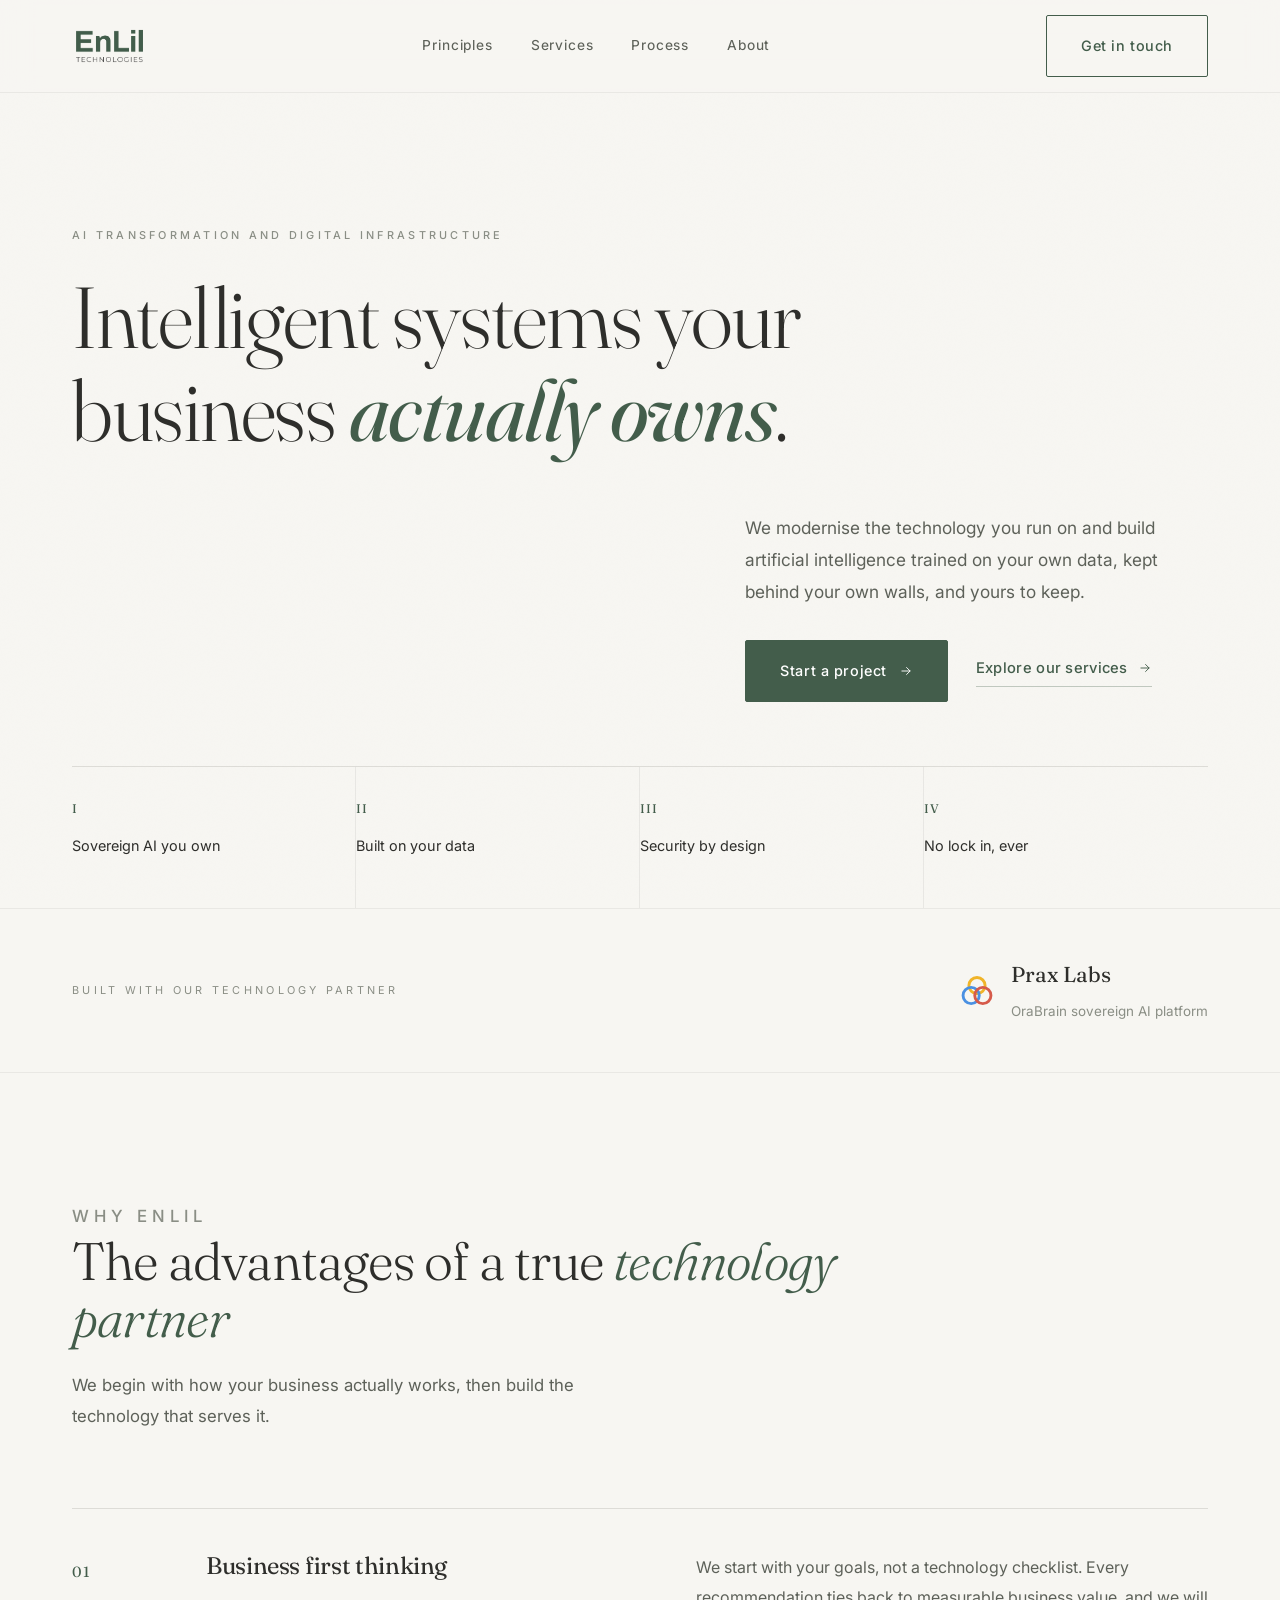
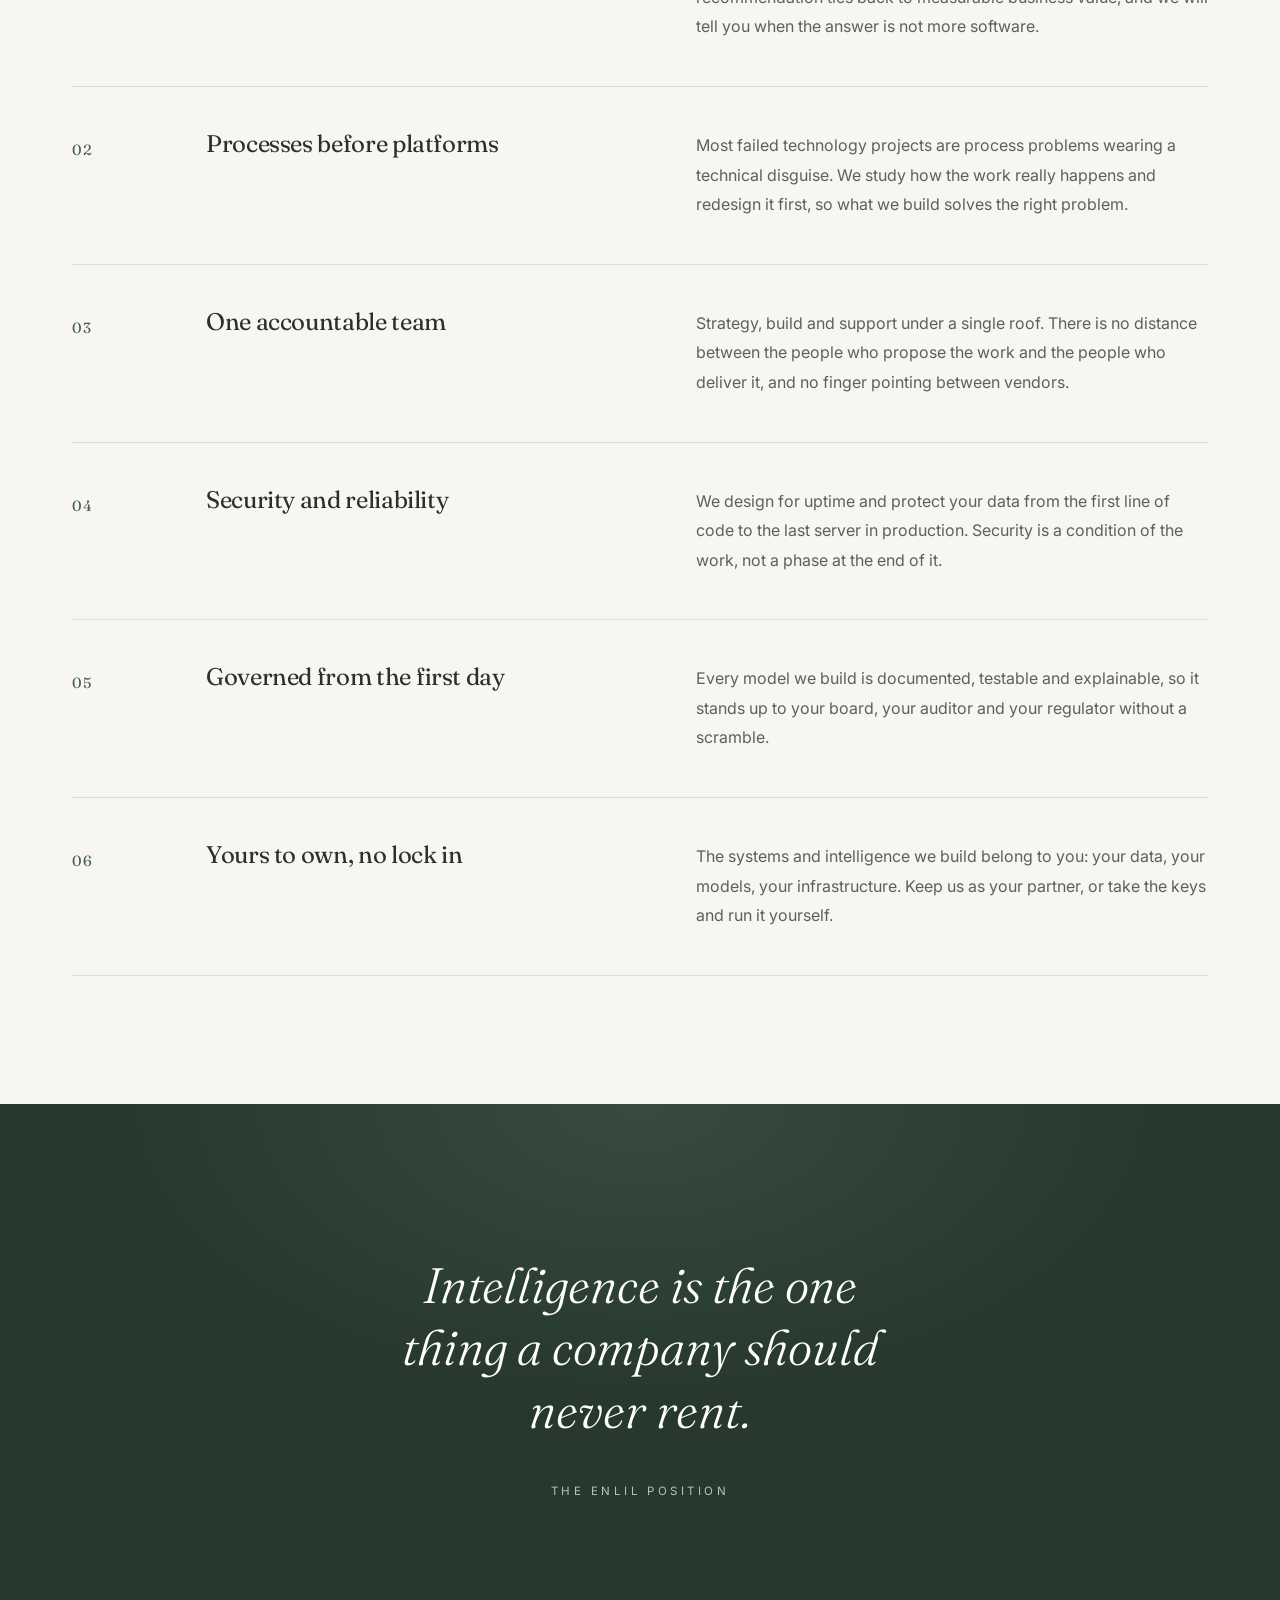
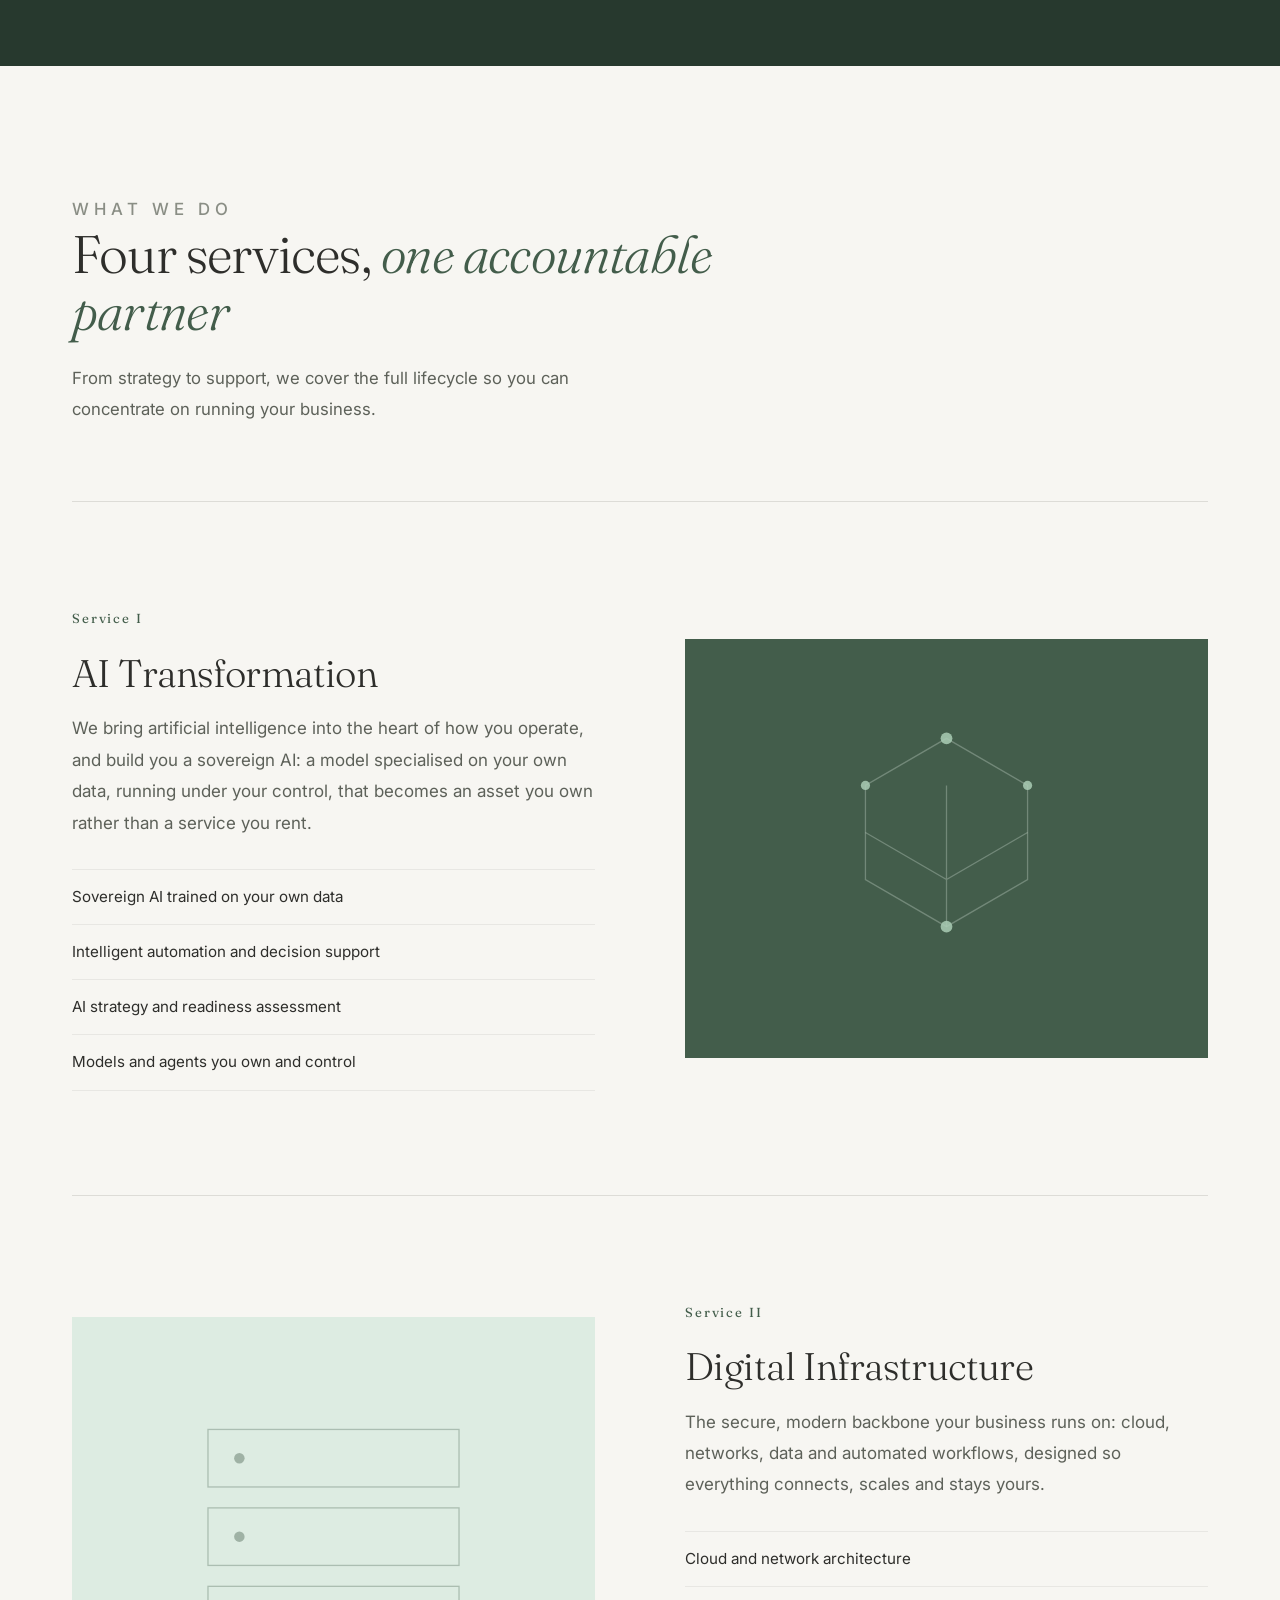
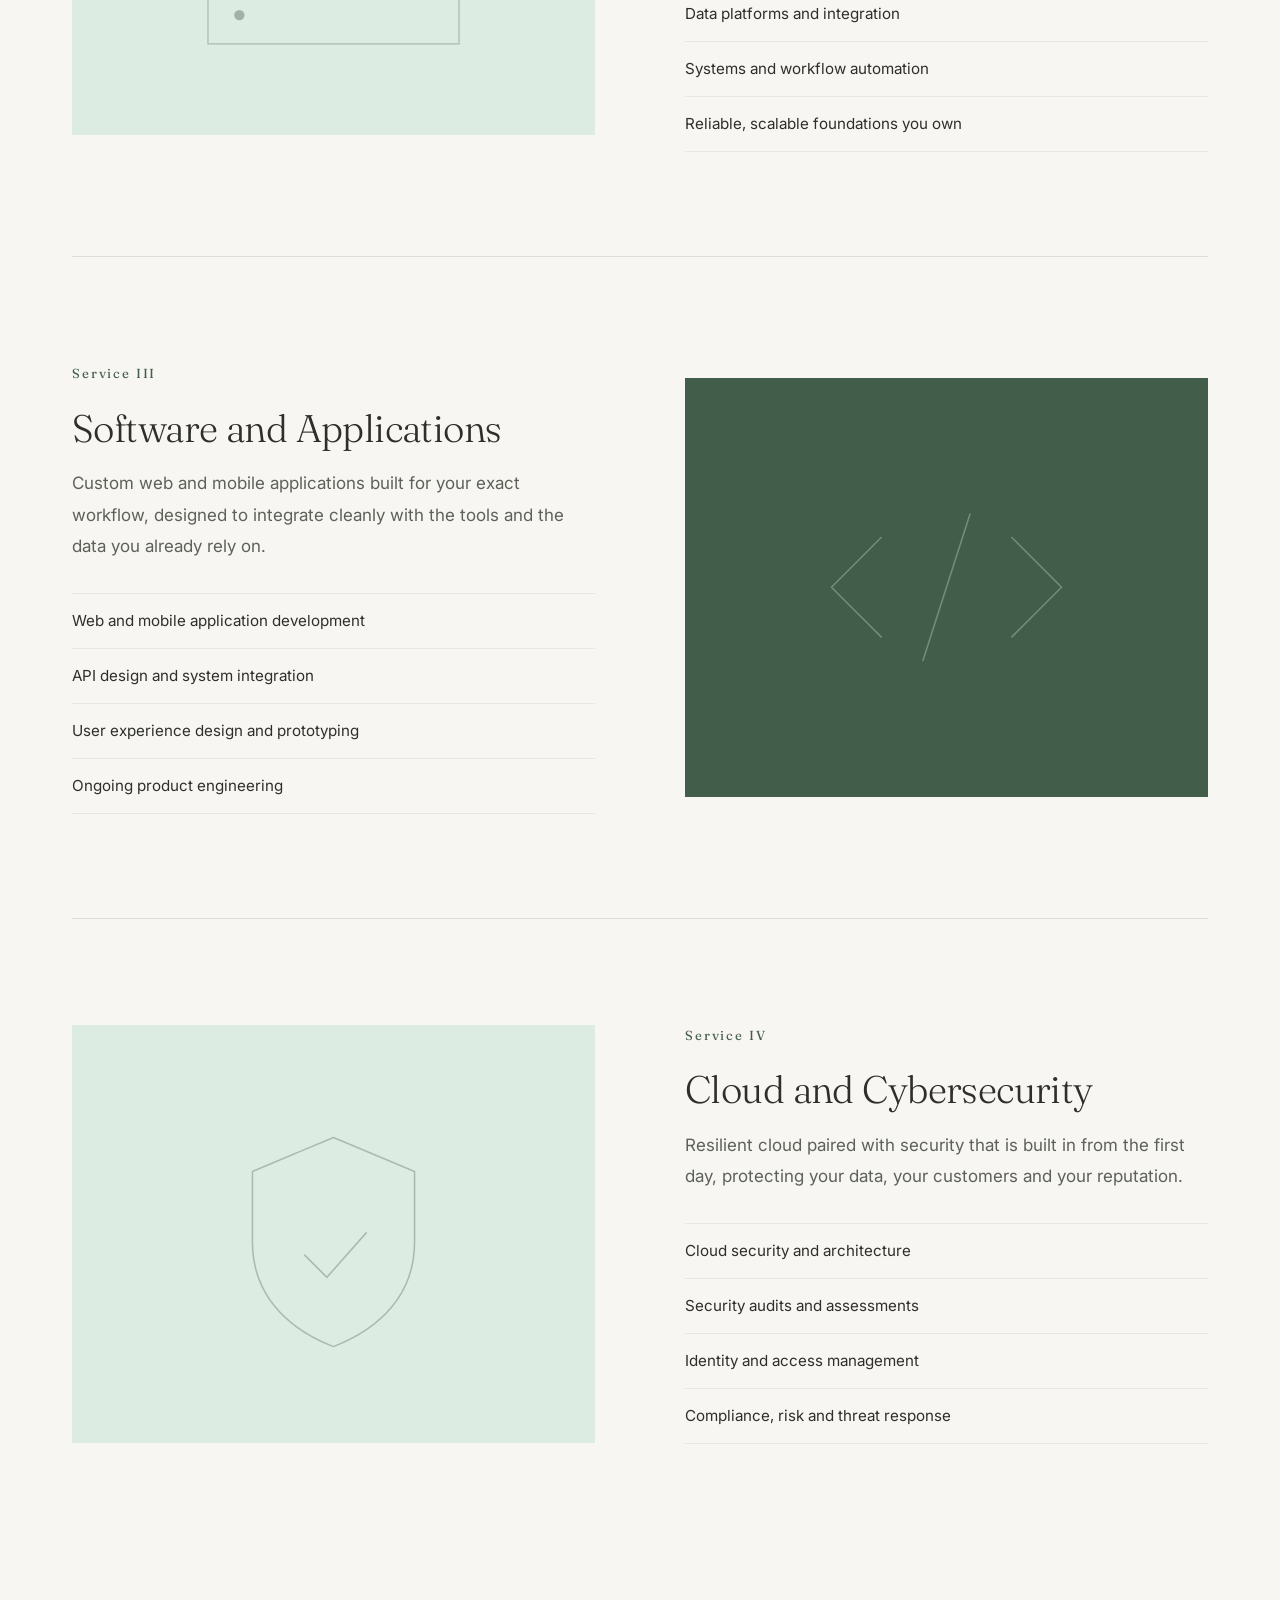
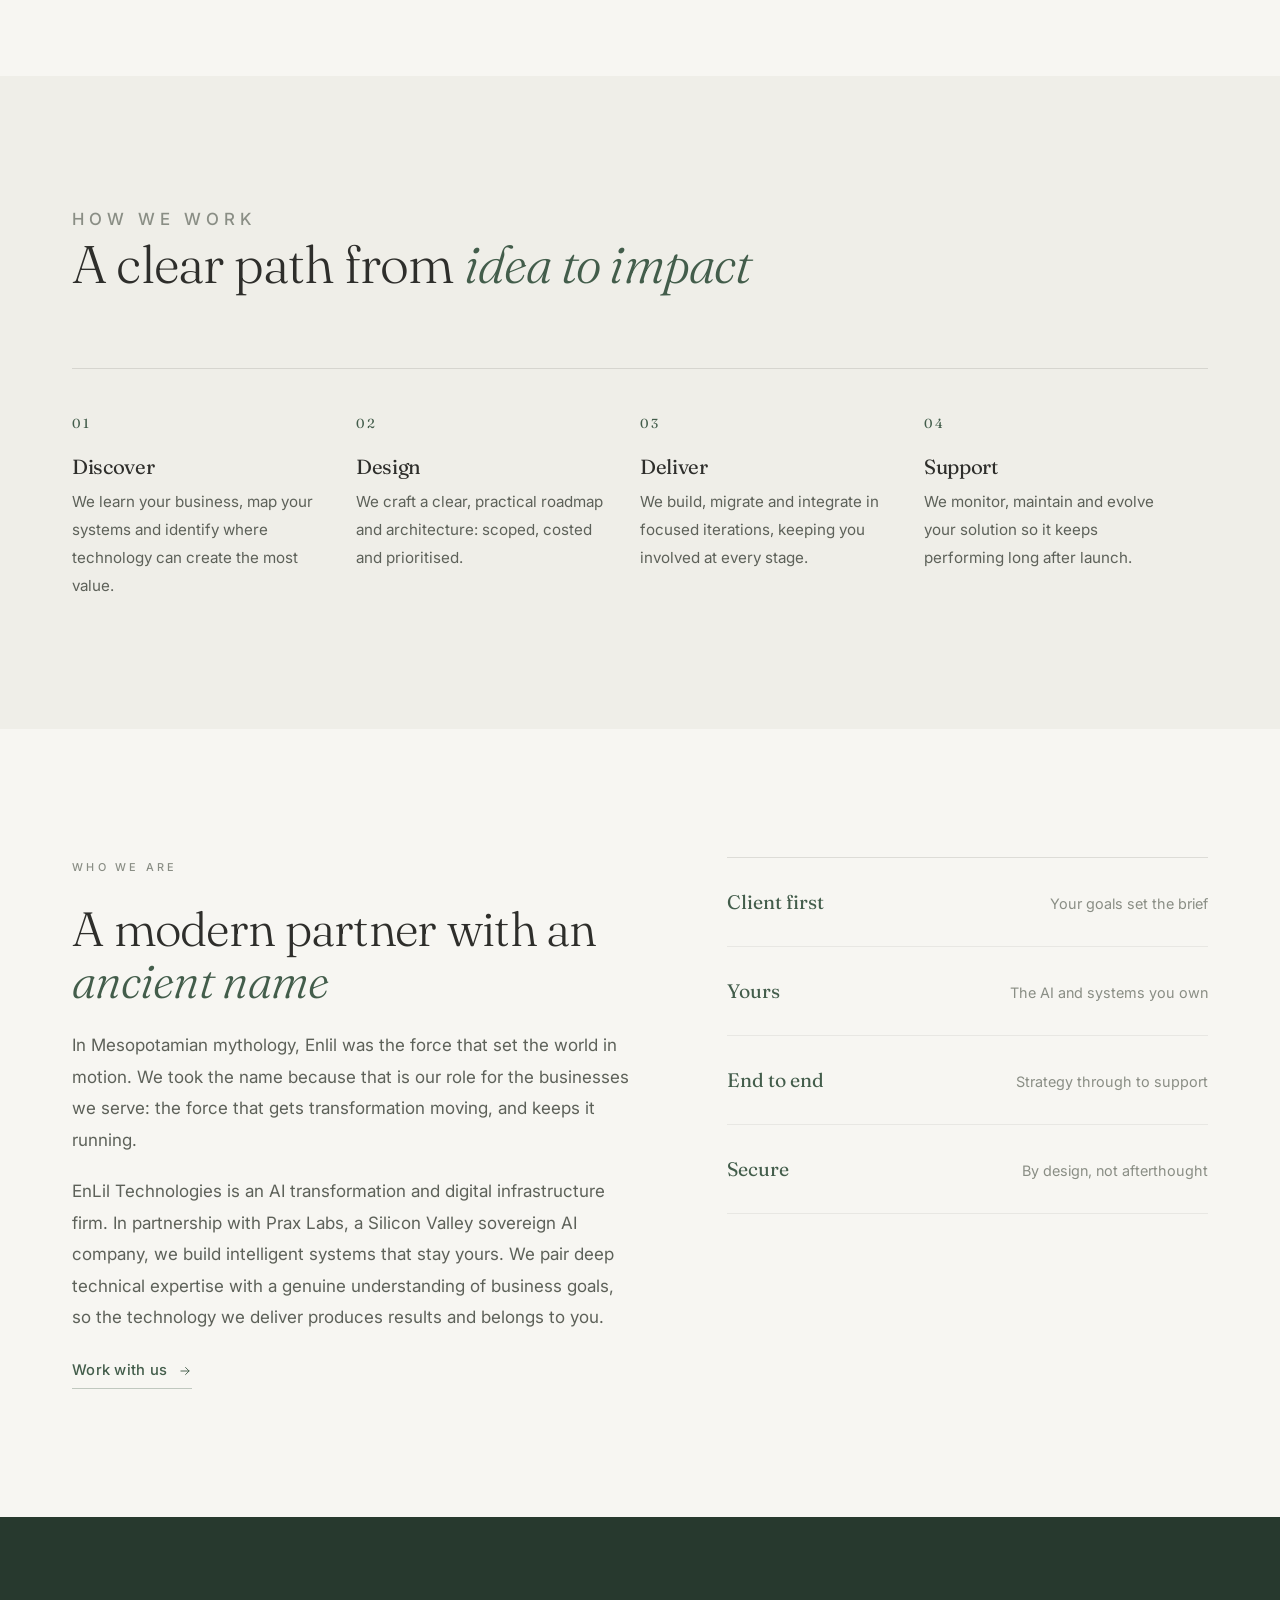
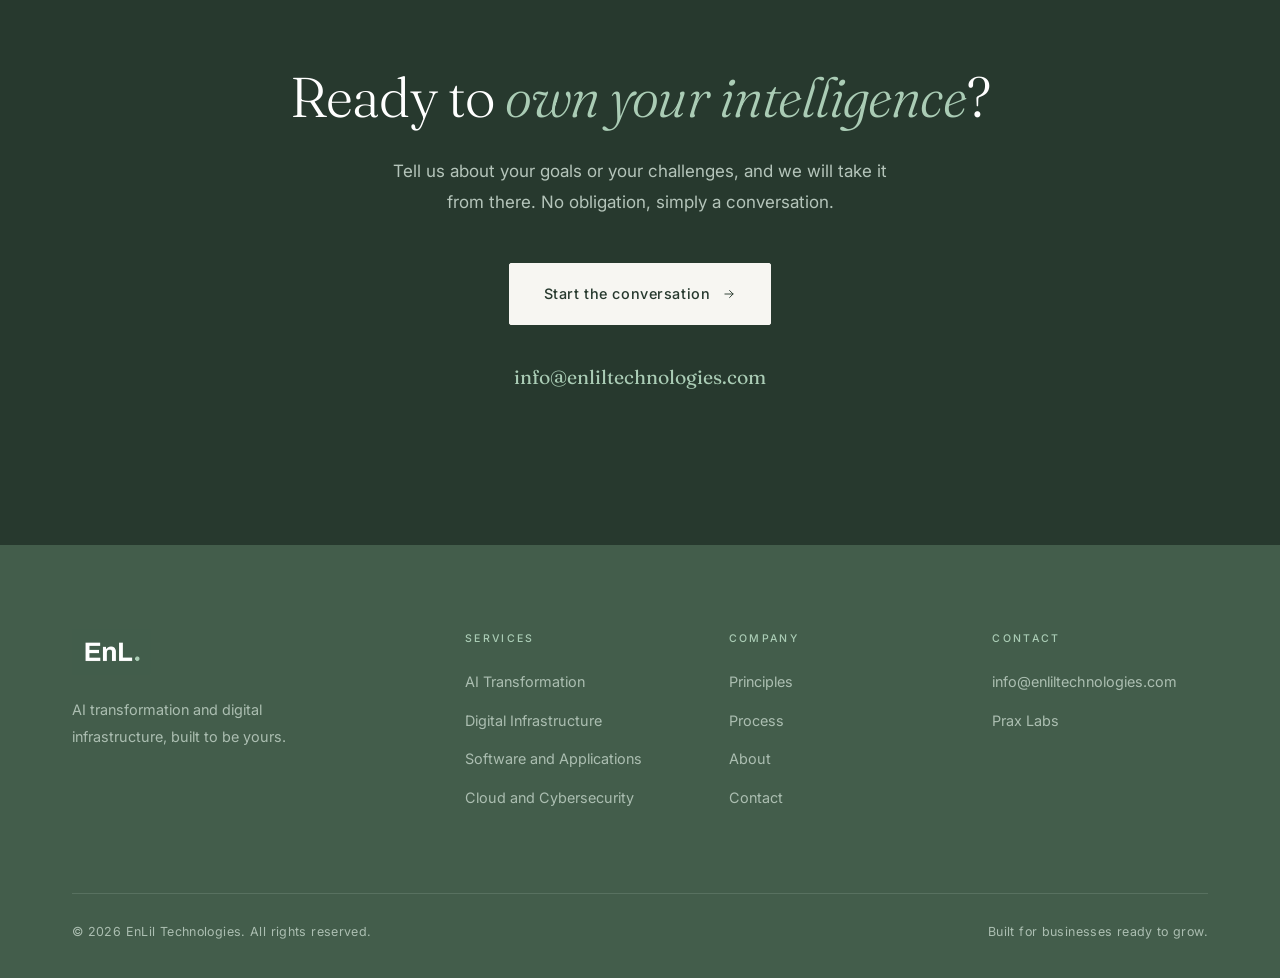
==== commit e53f7c9c: "Match the footer tone to the supplied stamp artwork The dark EnL. stamp sits on its own forest panel" ====
--- a/preview.html
+++ b/preview.html
@@ -9,7 +9,7 @@
   <link rel="preconnect" href="https://fonts.googleapis.com" />
   <link rel="preconnect" href="https://fonts.gstatic.com" crossorigin />
   <link href="https://fonts.googleapis.com/css2?family=Fraunces:ital,opsz,wght@0,9..144,300..500;1,9..144,300..400&family=Inter:wght@400;450;500&display=swap" rel="stylesheet" />
-  <link rel="stylesheet" href="styles-v2.css?v=3" />
+  <link rel="stylesheet" href="styles-v2.css?v=4" />
   <link rel="icon" type="image/png" href="assets/favicon.png" />
 </head>
 <body>
--- a/styles-v2.css
+++ b/styles-v2.css
@@ -210,14 +210,14 @@
 .fact-v { font-size: 0.9rem; color: var(--muted); text-align: right; }
 
 /* ---------- Closing ---------- */
-.closing { background: var(--forest); color: var(--sage-pale); padding: 150px 0; text-align: center; }
+.closing { background: var(--forest-deep); color: var(--sage-pale); padding: 150px 0; text-align: center; }
 .closing h2 { color: var(--white); font-size: clamp(2.1rem, 4.6vw, 3.5rem); font-weight: 300; margin-bottom: 0.5em; }
 .closing h2 em { font-style: italic; color: var(--sage); }
 .closing p { max-width: 520px; margin: 0 auto 44px; color: rgba(221, 236, 226, 0.78); }
 .closing .mail { display: block; margin-top: 34px; font-family: "Fraunces", serif; font-size: 1.22rem; color: var(--sage); }
 
 /* ---------- Footer ---------- */
-.site-footer { background: var(--forest-deep); color: rgba(221, 236, 226, 0.68); padding: 84px 0 34px; font-size: 0.9rem; }
+.site-footer { background: var(--forest); color: rgba(221, 236, 226, 0.68); padding: 84px 0 34px; font-size: 0.9rem; }
 .footer-grid { display: grid; grid-template-columns: 1.6fr 1fr 1fr 1fr; gap: 48px; }
 .footer-logo { height: 46px; width: auto; margin-bottom: 22px; }
 .footer-brand p { max-width: 250px; margin: 0; }
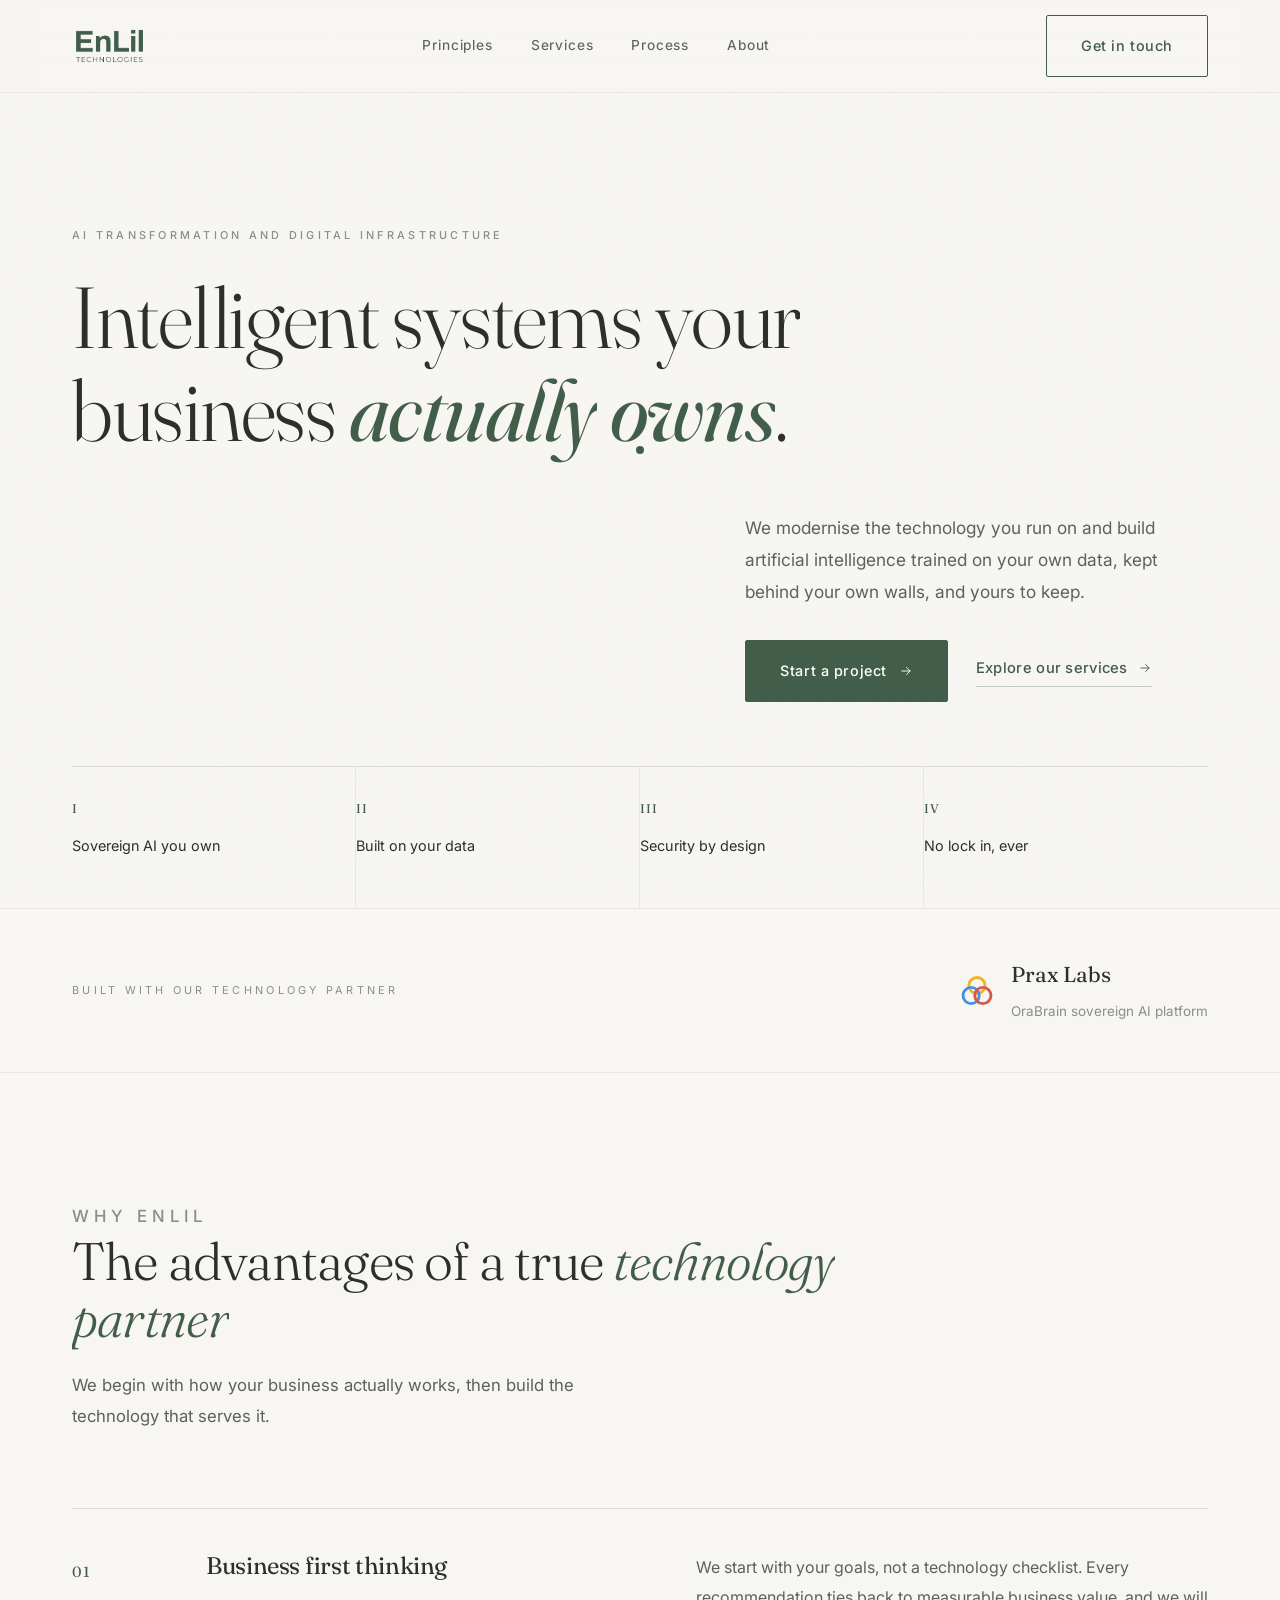
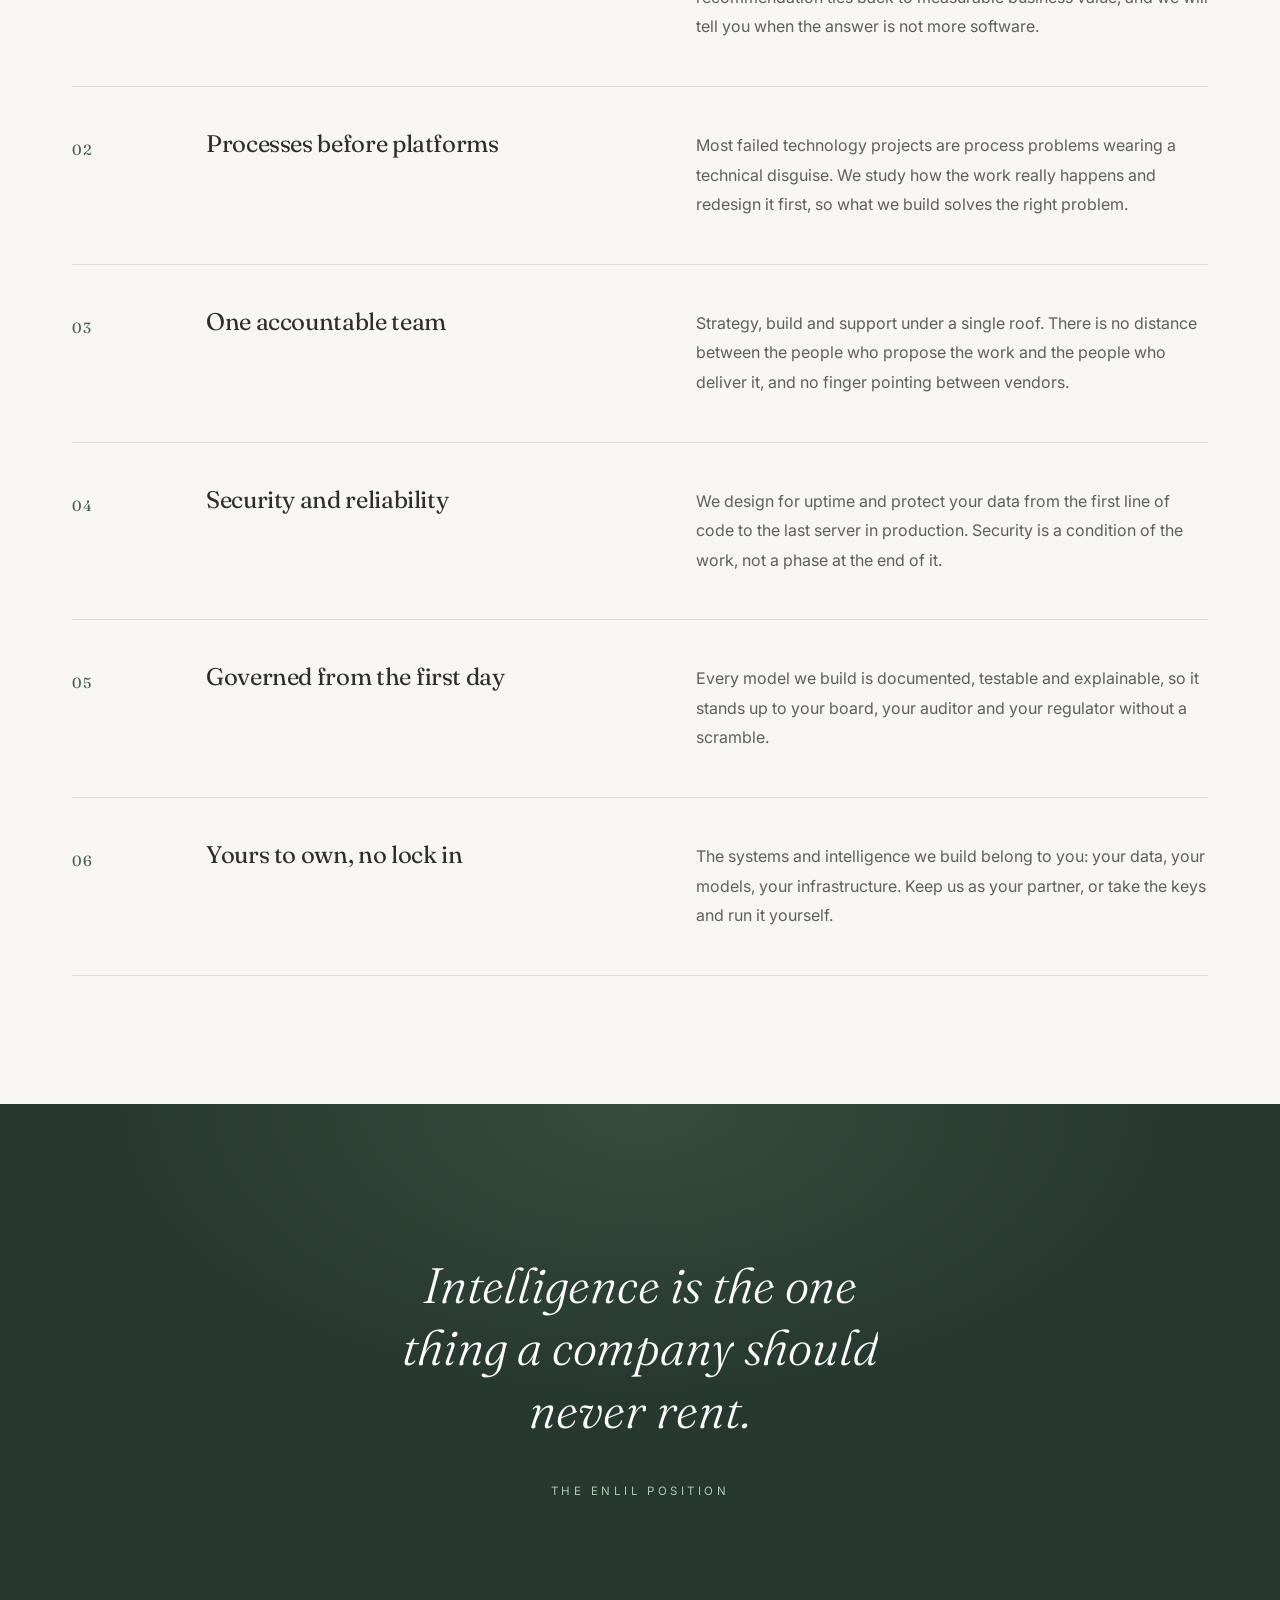
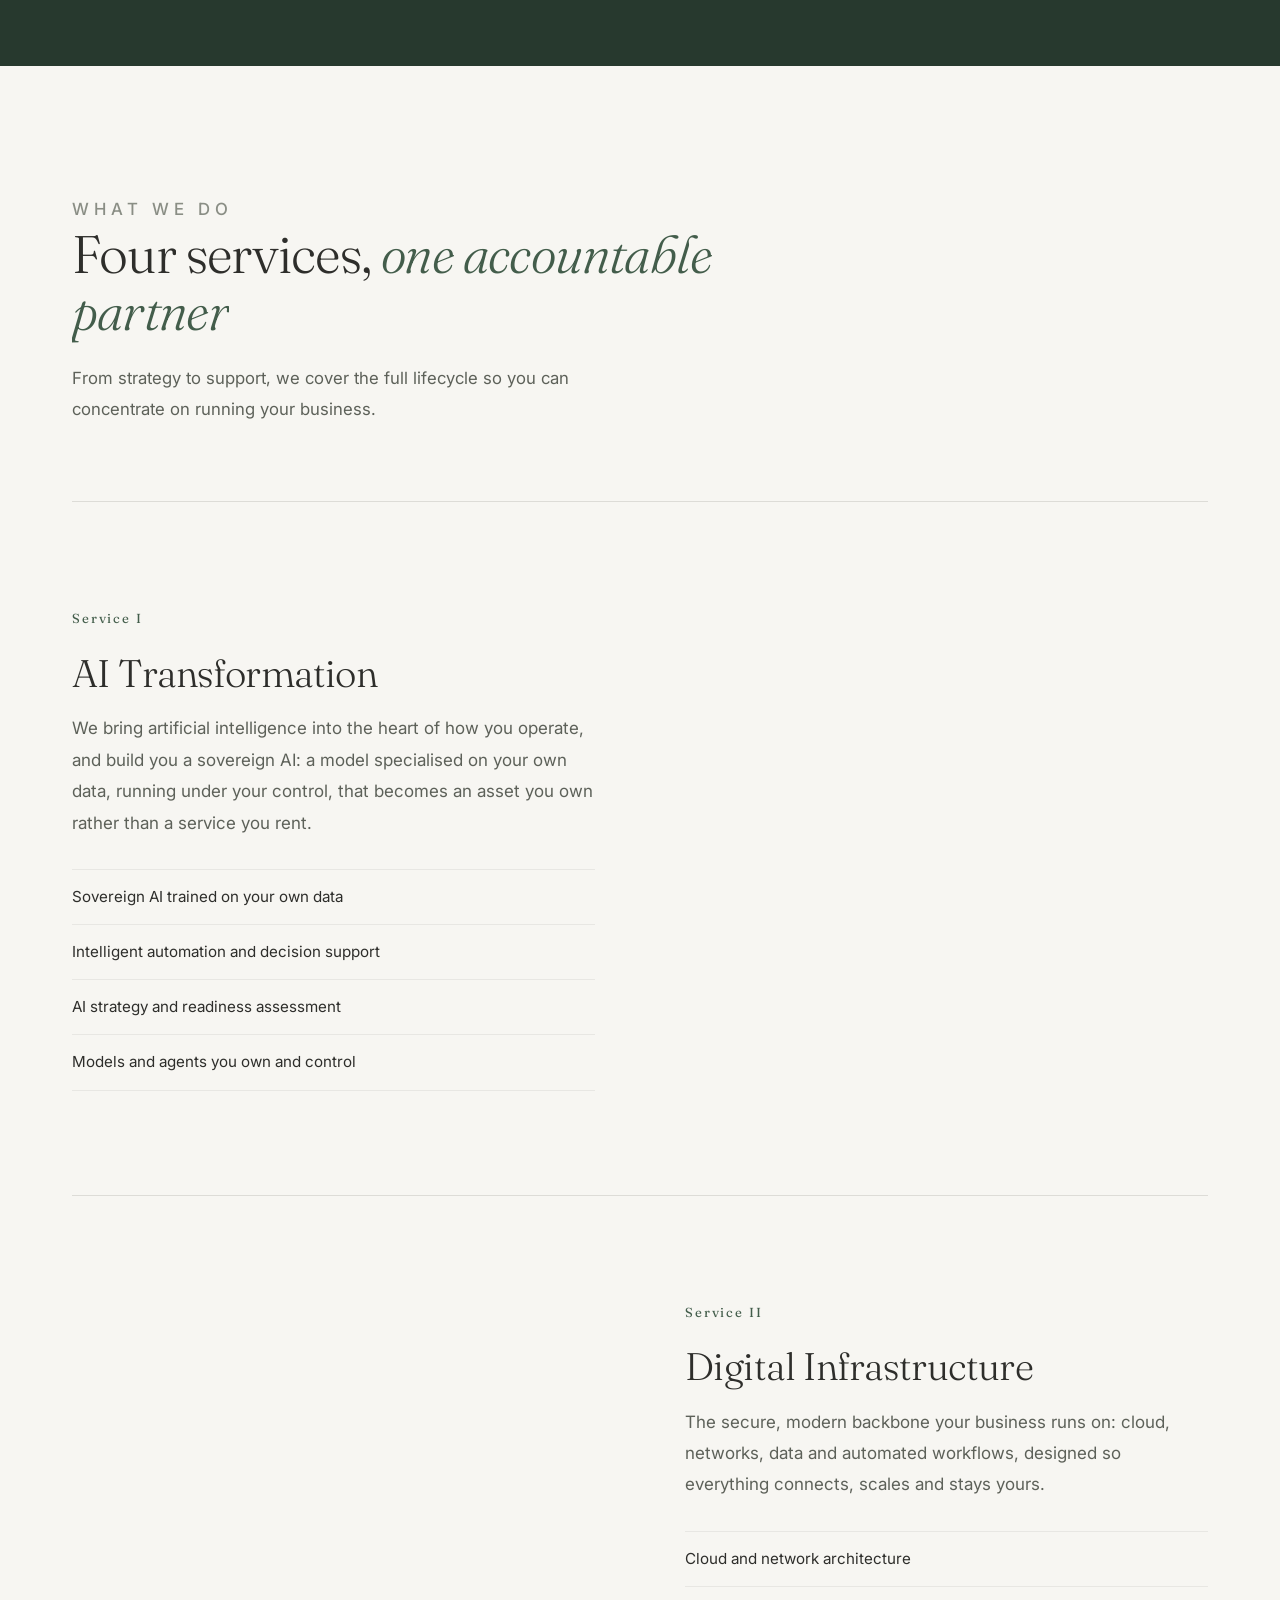
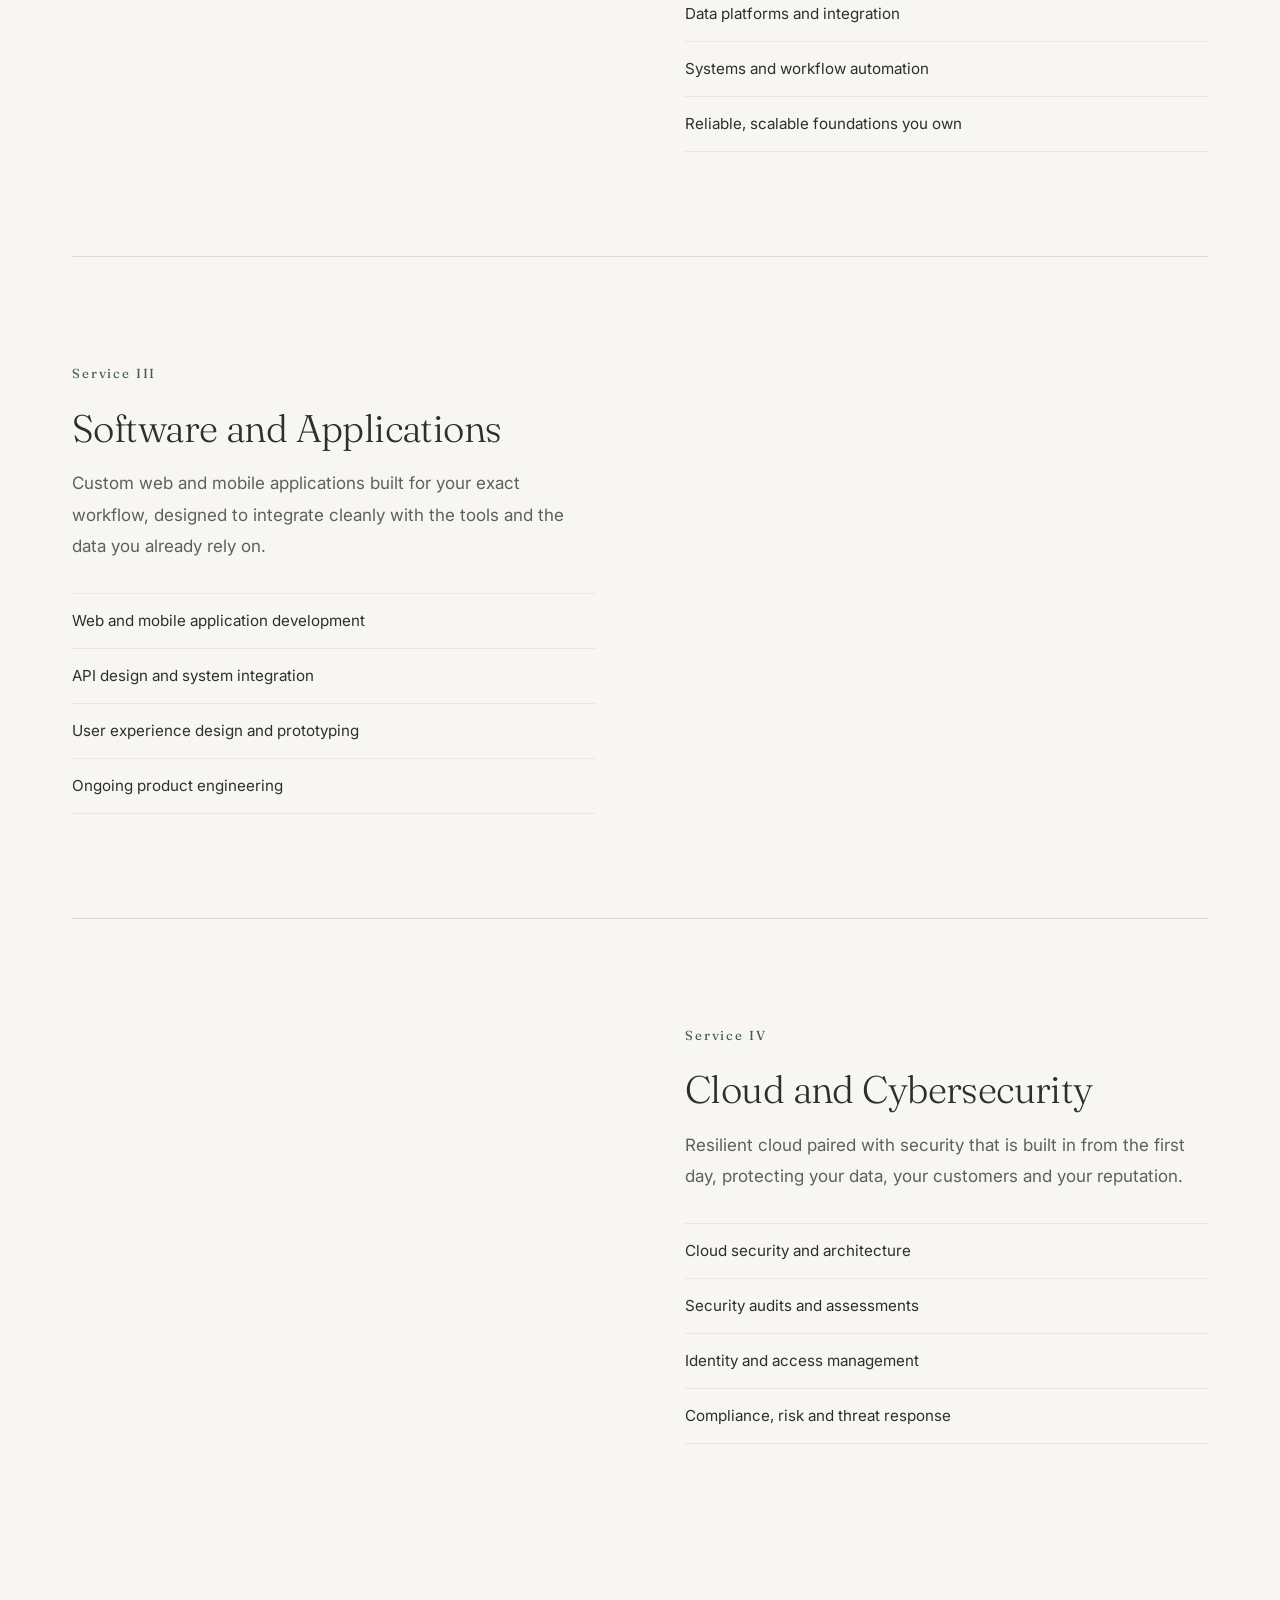
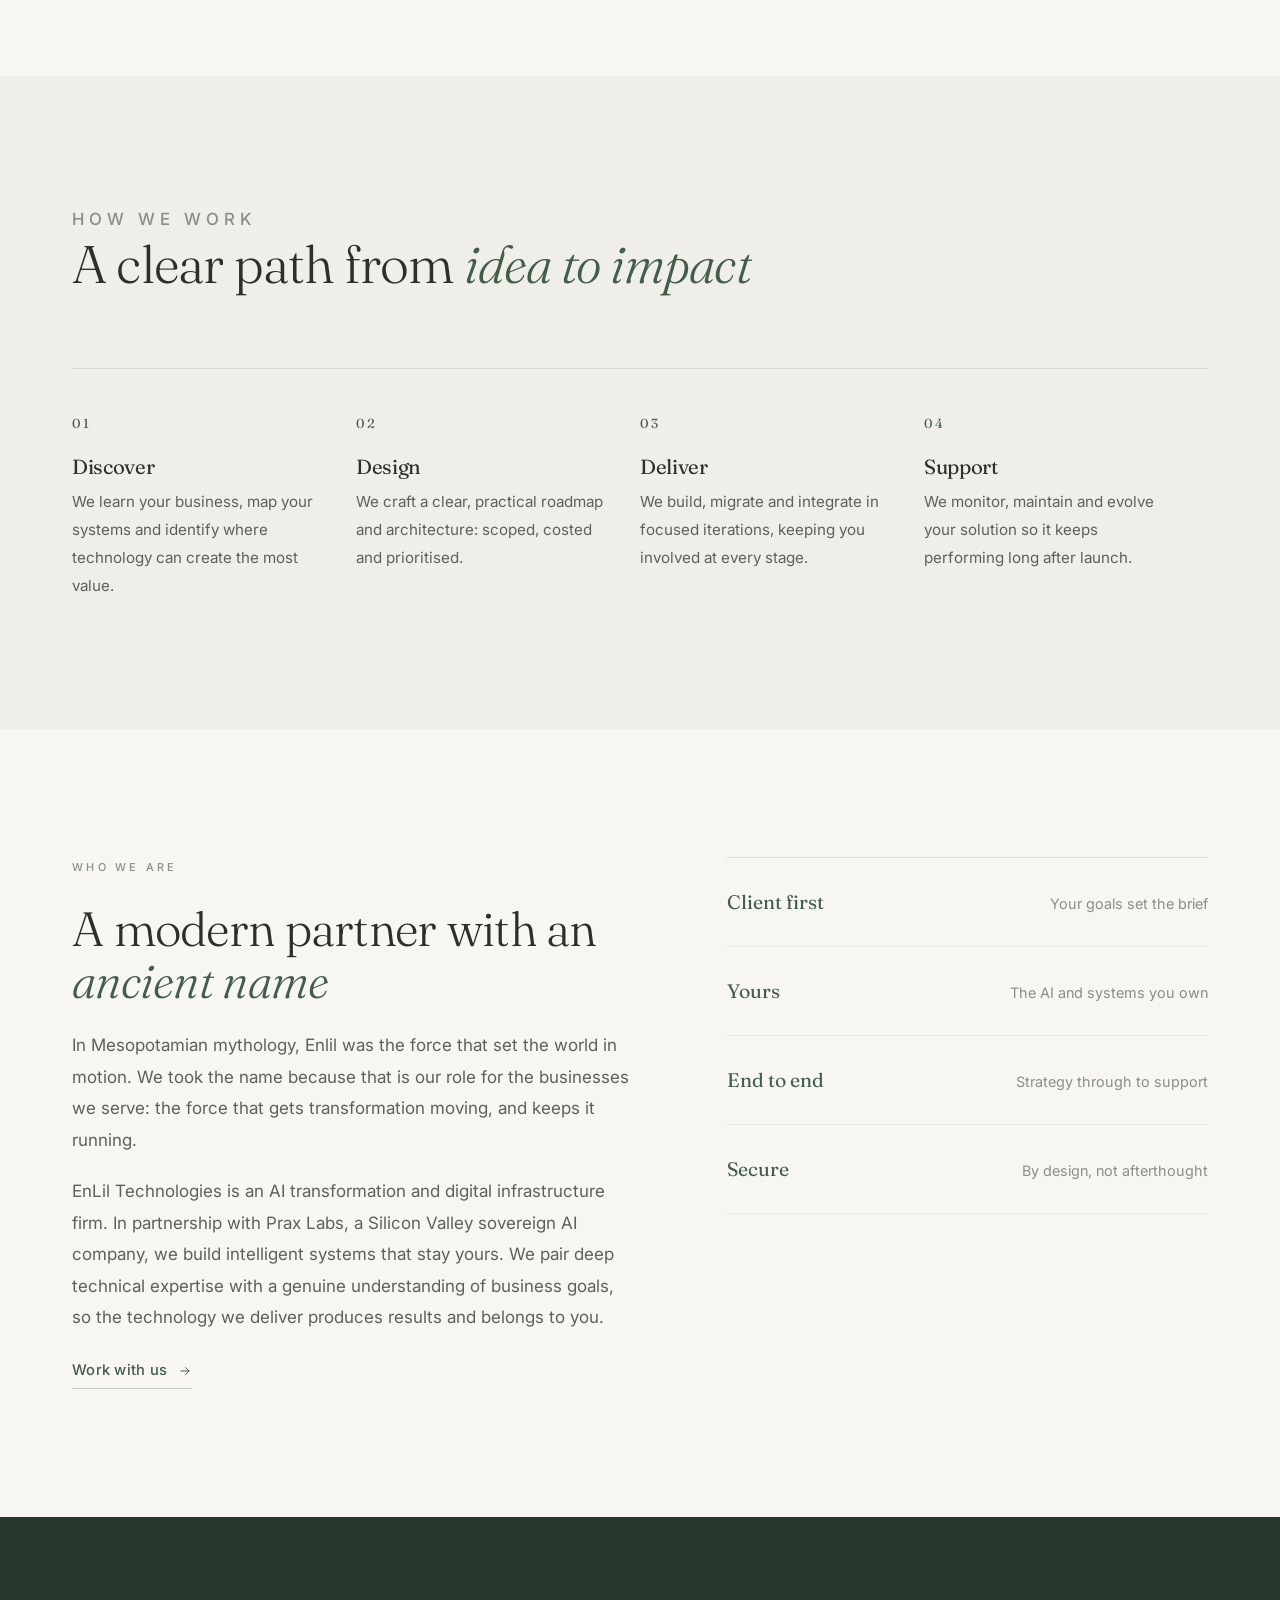
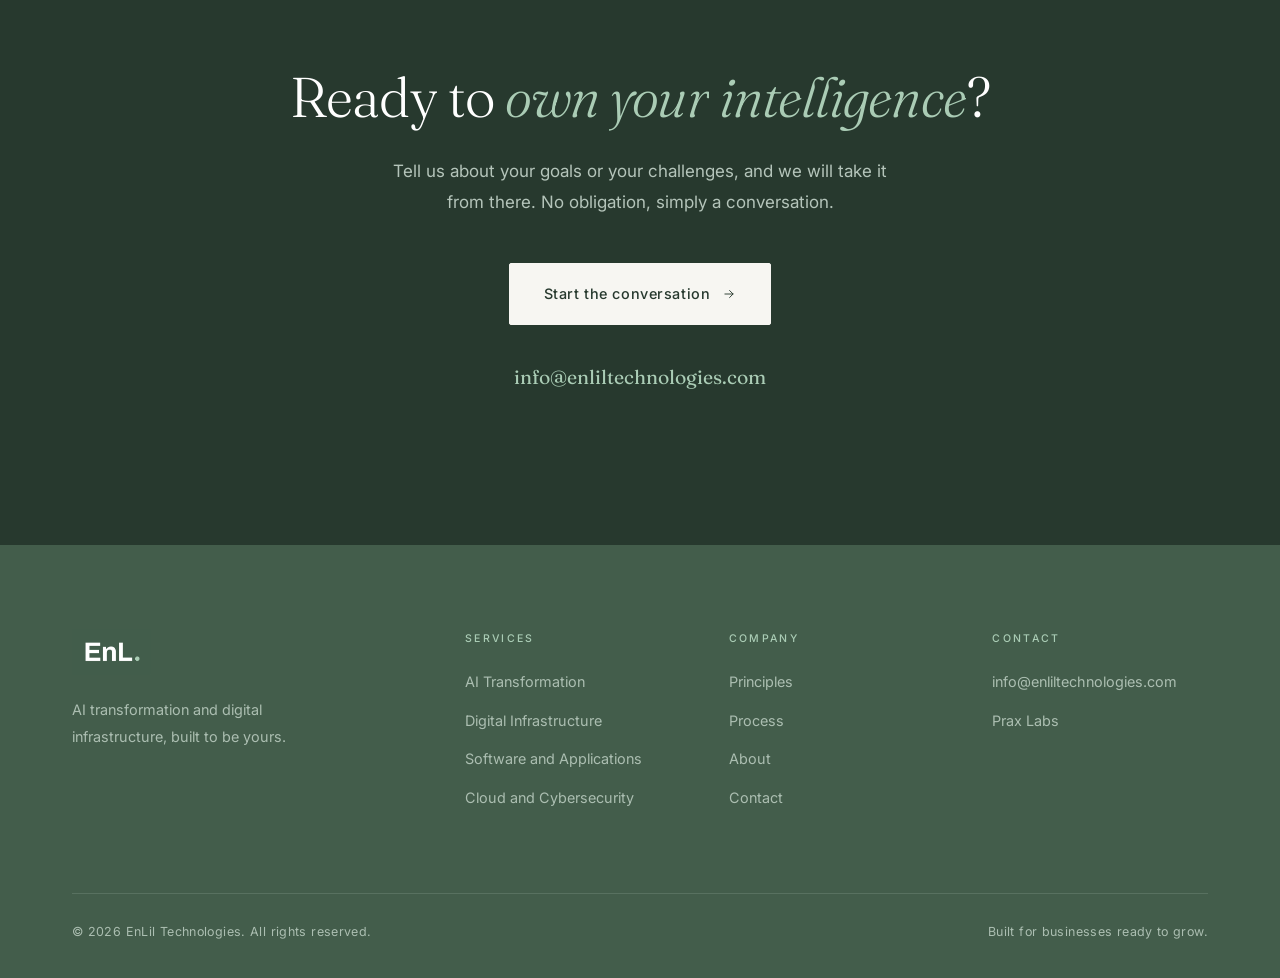
==== commit 42c4d44f: "Add motion and interaction to the preview Masked word by word reveals on headings, a lerped custom c" ====
--- a/preview.html
+++ b/preview.html
@@ -9,10 +9,12 @@
   <link rel="preconnect" href="https://fonts.googleapis.com" />
   <link rel="preconnect" href="https://fonts.gstatic.com" crossorigin />
   <link href="https://fonts.googleapis.com/css2?family=Fraunces:ital,opsz,wght@0,9..144,300..500;1,9..144,300..400&family=Inter:wght@400;450;500&display=swap" rel="stylesheet" />
-  <link rel="stylesheet" href="styles-v2.css?v=4" />
+  <link rel="stylesheet" href="styles-v2.css?v=5" />
   <link rel="icon" type="image/png" href="assets/favicon.png" />
 </head>
 <body>
+<div class="progress" id="progress"></div>
+<div class="cursor" id="cursor"></div>
 
 <!-- ================= HEADER ================= -->
 <header class="site-header" id="top">
@@ -38,10 +40,10 @@
 <!-- ================= HERO ================= -->
 <section class="hero">
   <div class="container">
-    <p class="eyebrow">AI Transformation and Digital Infrastructure</p>
-    <h1>Intelligent systems your business <em>actually owns</em>.</h1>
-
-    <div class="hero-grid">
+    <p class="eyebrow reveal">AI Transformation and Digital Infrastructure</p>
+    <h1 class="split">Intelligent systems your business <em>actually owns</em>.</h1>
+
+    <div class="hero-grid reveal">
       <div></div>
       <div>
         <p class="hero-lead">
@@ -61,7 +63,7 @@
       </div>
     </div>
 
-    <div class="hero-marks">
+    <div class="hero-marks reveal">
       <div><span class="n">I</span><span class="t">Sovereign AI you own</span></div>
       <div><span class="n">II</span><span class="t">Built on your data</span></div>
       <div><span class="n">III</span><span class="t">Security by design</span></div>
@@ -93,7 +95,7 @@
   <div class="container">
     <div class="section-head reveal">
       <p class="eyebrow">Why EnLil</p>
-      <h2>The advantages of a true <em>technology partner</em></h2>
+      <h2 class="split">The advantages of a true <em>technology partner</em></h2>
       <p>We begin with how your business actually works, then build the technology that serves it.</p>
     </div>
 
@@ -133,7 +135,7 @@
 <!-- ================= BAND ================= -->
 <section class="band">
   <div class="container">
-    <blockquote class="reveal">Intelligence is the one thing a company should never rent.</blockquote>
+    <blockquote class="reveal split">Intelligence is the one thing a company should never rent.</blockquote>
     <p class="attrib reveal">The EnLil position</p>
   </div>
 </section>
@@ -143,7 +145,7 @@
   <div class="container">
     <div class="section-head reveal">
       <p class="eyebrow">What we do</p>
-      <h2>Four services, <em>one accountable partner</em></h2>
+      <h2 class="split">Four services, <em>one accountable partner</em></h2>
       <p>From strategy to support, we cover the full lifecycle so you can concentrate on running your business.</p>
     </div>
 
@@ -249,7 +251,7 @@
   <div class="container">
     <div class="section-head reveal">
       <p class="eyebrow">How we work</p>
-      <h2>A clear path from <em>idea to impact</em></h2>
+      <h2 class="split">A clear path from <em>idea to impact</em></h2>
     </div>
     <div class="steps">
       <div class="step reveal"><span class="n">01</span><h3>Discover</h3><p>We learn your business, map your systems and identify where technology can create the most value.</p></div>
@@ -265,7 +267,7 @@
   <div class="container about">
     <div class="reveal">
       <p class="eyebrow">Who we are</p>
-      <h2>A modern partner with an <em>ancient name</em></h2>
+      <h2 class="split">A modern partner with an <em>ancient name</em></h2>
       <p>In Mesopotamian mythology, Enlil was the force that set the world in motion. We took the name because that is our role for the businesses we serve: the force that gets transformation moving, and keeps it running.</p>
       <p>EnLil Technologies is an AI transformation and digital infrastructure firm. In partnership with Prax Labs, a Silicon Valley sovereign AI company, we build intelligent systems that stay yours. We pair deep technical expertise with a genuine understanding of business goals, so the technology we deliver produces results and belongs to you.</p>
       <a href="#contact" class="link">
@@ -285,7 +287,7 @@
 <!-- ================= CLOSING ================= -->
 <section class="closing" id="contact">
   <div class="container">
-    <h2>Ready to <em>own your intelligence</em>?</h2>
+    <h2 class="split">Ready to <em>own your intelligence</em>?</h2>
     <p>Tell us about your goals or your challenges, and we will take it from there. No obligation, simply a conversation.</p>
     <a href="#contact" class="btn btn-pale">
       Start the conversation
@@ -331,20 +333,120 @@
 </footer>
 
 <script>
+(function () {
+  var reduce = window.matchMedia('(prefers-reduced-motion: reduce)').matches;
+  var fine = window.matchMedia('(hover: hover) and (pointer: fine)').matches;
+
   document.getElementById('year').textContent = new Date().getFullYear();
+
   var t = document.getElementById('nav-toggle'), n = document.getElementById('main-nav');
   t.addEventListener('click', function () {
-    var open = n.classList.toggle('open');
-    t.setAttribute('aria-expanded', open ? 'true' : 'false');
+    var o = n.classList.toggle('open');
+    t.setAttribute('aria-expanded', o ? 'true' : 'false');
   });
   n.addEventListener('click', function (e) { if (e.target.tagName === 'A') n.classList.remove('open'); });
-  var io = new IntersectionObserver(function (es) {
-    es.forEach(function (e) { if (e.isIntersecting) { e.target.classList.add('in'); io.unobserve(e.target); } });
+
+  /* split headings into masked words */
+  function splitWords(el) {
+    var frag = document.createDocumentFragment();
+    (function walk(src, dst) {
+      Array.prototype.slice.call(src.childNodes).forEach(function (ch) {
+        if (ch.nodeType === 3) {
+          ch.textContent.split(/(\s+)/).forEach(function (tok) {
+            if (!tok) return;
+            if (/^\s+$/.test(tok)) { dst.appendChild(document.createTextNode(' ')); return; }
+            var outer = document.createElement('span'); outer.className = 'w';
+            var inner = document.createElement('span'); inner.textContent = tok;
+            outer.appendChild(inner); dst.appendChild(outer);
+          });
+        } else if (ch.nodeType === 1) {
+          var clone = ch.cloneNode(false); dst.appendChild(clone); walk(ch, clone);
+        }
+      });
+    })(el, frag);
+    el.innerHTML = ''; el.appendChild(frag);
+    Array.prototype.slice.call(el.querySelectorAll('.w > span')).forEach(function (sp, i) {
+      sp.style.transitionDelay = (i * 55) + 'ms';
+    });
+  }
+  if (!reduce) {
+    Array.prototype.slice.call(document.querySelectorAll('.split')).forEach(splitWords);
+  }
+
+  /* reveal on scroll */
+  var io = new IntersectionObserver(function (entries) {
+    entries.forEach(function (e) {
+      if (e.isIntersecting) { e.target.classList.add('in'); io.unobserve(e.target); }
+    });
   }, { threshold: 0.1, rootMargin: '0px 0px -60px 0px' });
-  document.querySelectorAll('.reveal').forEach(function (el, i) {
-    el.style.transitionDelay = Math.min(i % 4, 3) * 90 + 'ms';
+
+  Array.prototype.slice.call(document.querySelectorAll('.reveal, .split, .srow-art')).forEach(function (el, i) {
+    if (el.classList.contains('reveal')) el.style.transitionDelay = Math.min(i % 4, 3) * 90 + 'ms';
     io.observe(el);
   });
+
+  /* scroll progress, header state, parallax */
+  var prog = document.getElementById('progress');
+  var header = document.querySelector('.site-header');
+  var arts = Array.prototype.slice.call(document.querySelectorAll('.srow-art svg'));
+
+  function parallax() {
+    if (reduce) return;
+    arts.forEach(function (svg) {
+      var r = svg.parentNode.getBoundingClientRect();
+      if (r.bottom < -100 || r.top > window.innerHeight + 100) return;
+      var p = (r.top + r.height / 2 - window.innerHeight / 2) / window.innerHeight;
+      svg.style.transform = 'translate3d(0,' + (p * -24).toFixed(2) + 'px,0)';
+    });
+  }
+  var ticking = false;
+  function onScroll() {
+    if (ticking) return;
+    ticking = true;
+    requestAnimationFrame(function () {
+      var h = document.documentElement.scrollHeight - window.innerHeight;
+      if (prog) prog.style.width = (h > 0 ? (window.scrollY / h) * 100 : 0) + '%';
+      if (header) header.classList.toggle('small', window.scrollY > 60);
+      parallax();
+      ticking = false;
+    });
+  }
+  window.addEventListener('scroll', onScroll, { passive: true });
+  window.addEventListener('resize', onScroll);
+  onScroll();
+
+  /* custom cursor and magnetic buttons */
+  if (fine && !reduce) {
+    var cur = document.getElementById('cursor');
+    var cx = window.innerWidth / 2, cy = window.innerHeight / 2, tx = cx, ty = cy;
+    document.addEventListener('mousemove', function (e) {
+      tx = e.clientX; ty = e.clientY; cur.classList.remove('hidden');
+    });
+    document.addEventListener('mouseleave', function () { cur.classList.add('hidden'); });
+    (function loop() {
+      cx += (tx - cx) * 0.2; cy += (ty - cy) * 0.2;
+      cur.style.transform = 'translate(' + cx.toFixed(1) + 'px,' + cy.toFixed(1) + 'px) translate(-50%,-50%)';
+      requestAnimationFrame(loop);
+    })();
+
+    Array.prototype.slice.call(document.querySelectorAll('a, button, .ed-item, .srow-art, .ticks li')).forEach(function (el) {
+      el.addEventListener('mouseenter', function () {
+        cur.classList.add('hover');
+        cur.classList.toggle('dark', !!el.closest('.band, .closing, .site-footer'));
+      });
+      el.addEventListener('mouseleave', function () { cur.classList.remove('hover', 'dark'); });
+    });
+
+    Array.prototype.slice.call(document.querySelectorAll('.btn')).forEach(function (b) {
+      b.addEventListener('mousemove', function (e) {
+        var r = b.getBoundingClientRect();
+        b.style.transform = 'translate(' + ((e.clientX - r.left - r.width / 2) * 0.16).toFixed(1) + 'px,' +
+                            ((e.clientY - r.top - r.height / 2) * 0.26).toFixed(1) + 'px)';
+      });
+      b.addEventListener('mouseleave', function () { b.style.transform = ''; });
+    });
+  }
+})();
 </script>
 </body>
 </html>
--- a/styles-v2.css
+++ b/styles-v2.css
@@ -262,3 +262,91 @@
   .steps, .footer-grid { grid-template-columns: 1fr; }
   .nav-actions .btn { padding: 13px 22px; }
 }
+
+/* ============================================================
+   Motion and interaction
+   ============================================================ */
+
+/* scroll progress */
+.progress { position: fixed; top: 0; left: 0; height: 2px; width: 0; background: var(--forest); z-index: 200; }
+
+/* custom cursor */
+.cursor {
+  position: fixed; top: 0; left: 0; width: 8px; height: 8px; border-radius: 50%;
+  background: var(--forest); pointer-events: none; z-index: 300;
+  transform: translate(-50%, -50%);
+  transition: width 0.45s var(--ease), height 0.45s var(--ease), background 0.45s var(--ease), opacity 0.3s;
+}
+.cursor.hover { width: 64px; height: 64px; background: rgba(67, 93, 75, 0.14); }
+.cursor.dark { background: rgba(221, 236, 226, 0.22); }
+.cursor.hidden { opacity: 0; }
+@media (hover: none), (pointer: coarse) { .cursor, .progress { display: none; } }
+
+/* masked word reveal */
+.w { display: inline-block; overflow: hidden; vertical-align: top; padding-bottom: 0.14em; margin-bottom: -0.14em; }
+.w > span { display: inline-block; transform: translateY(115%); transition: transform 1.05s var(--ease); }
+.split.in .w > span { transform: none; }
+
+/* masked block reveal */
+.mask { display: block; overflow: hidden; }
+.mask > span { display: block; transform: translateY(105%); opacity: 0; transition: transform 1.05s var(--ease), opacity 1.05s var(--ease); }
+.mask.in > span { transform: none; opacity: 1; }
+
+/* header shrink */
+.site-header { transition: box-shadow 0.5s var(--ease), background 0.5s var(--ease); }
+.site-header .nav-inner { transition: height 0.5s var(--ease); }
+.site-header.small .nav-inner { height: 68px; }
+.site-header.small { box-shadow: 0 1px 0 var(--line); }
+
+/* button sweep */
+.btn {
+  background-image: linear-gradient(var(--forest-deep), var(--forest-deep));
+  background-repeat: no-repeat; background-position: 50% 100%; background-size: 100% 0%;
+  transition: background-size 0.55s var(--ease), color 0.4s var(--ease), border-color 0.4s var(--ease), gap 0.4s var(--ease), transform 0.25s var(--ease);
+}
+.btn:hover { background-size: 100% 100%; }
+.btn-outline { background-image: linear-gradient(var(--forest), var(--forest)); }
+.btn-pale { background-image: linear-gradient(var(--white), var(--white)); }
+
+/* editorial row hover */
+.ed-item { position: relative; }
+.ed-item::before {
+  content: ""; position: absolute; top: 0; bottom: 0; left: -28px; right: -28px;
+  background: rgba(170, 204, 181, 0.13); opacity: 0; pointer-events: none;
+  transition: opacity 0.55s var(--ease);
+}
+.ed-item:hover::before { opacity: 1; }
+.ed-item h3, .ed-item .ed-num { transition: transform 0.55s var(--ease), color 0.4s var(--ease); }
+.ed-item:hover h3 { transform: translateX(12px); }
+.ed-item:hover .ed-num { transform: translateX(6px); }
+
+/* service art: wipe in, parallax, hover scale */
+.srow-art { clip-path: inset(0 0 100% 0); transition: clip-path 1.3s var(--ease); }
+.srow-art.in { clip-path: inset(0 0 0 0); }
+.srow-art svg { transition: transform 1.1s var(--ease); will-change: transform; }
+.srow-art:hover svg { transform: scale(1.07); }
+
+/* tick rows */
+.ticks li { transition: padding-left 0.45s var(--ease), color 0.45s var(--ease); }
+.ticks li:hover { padding-left: 14px; color: var(--forest); }
+
+/* step hover */
+.step { transition: border-color 0.5s var(--ease); }
+.step h3 { transition: color 0.45s var(--ease); }
+.step:hover { border-color: var(--forest); }
+.step:hover h3 { color: var(--forest); }
+
+/* fact rows */
+.fact { transition: padding-left 0.45s var(--ease); }
+.fact:hover { padding-left: 10px; }
+
+/* partner mark */
+.partner-mark svg { transition: transform 0.7s var(--ease); }
+.partner-mark:hover svg { transform: rotate(120deg); }
+
+@media (prefers-reduced-motion: reduce) {
+  * { animation: none !important; transition-duration: 0.01ms !important; }
+  .w > span, .mask > span { transform: none !important; opacity: 1 !important; }
+  .srow-art { clip-path: none !important; }
+  .cursor { display: none; }
+}
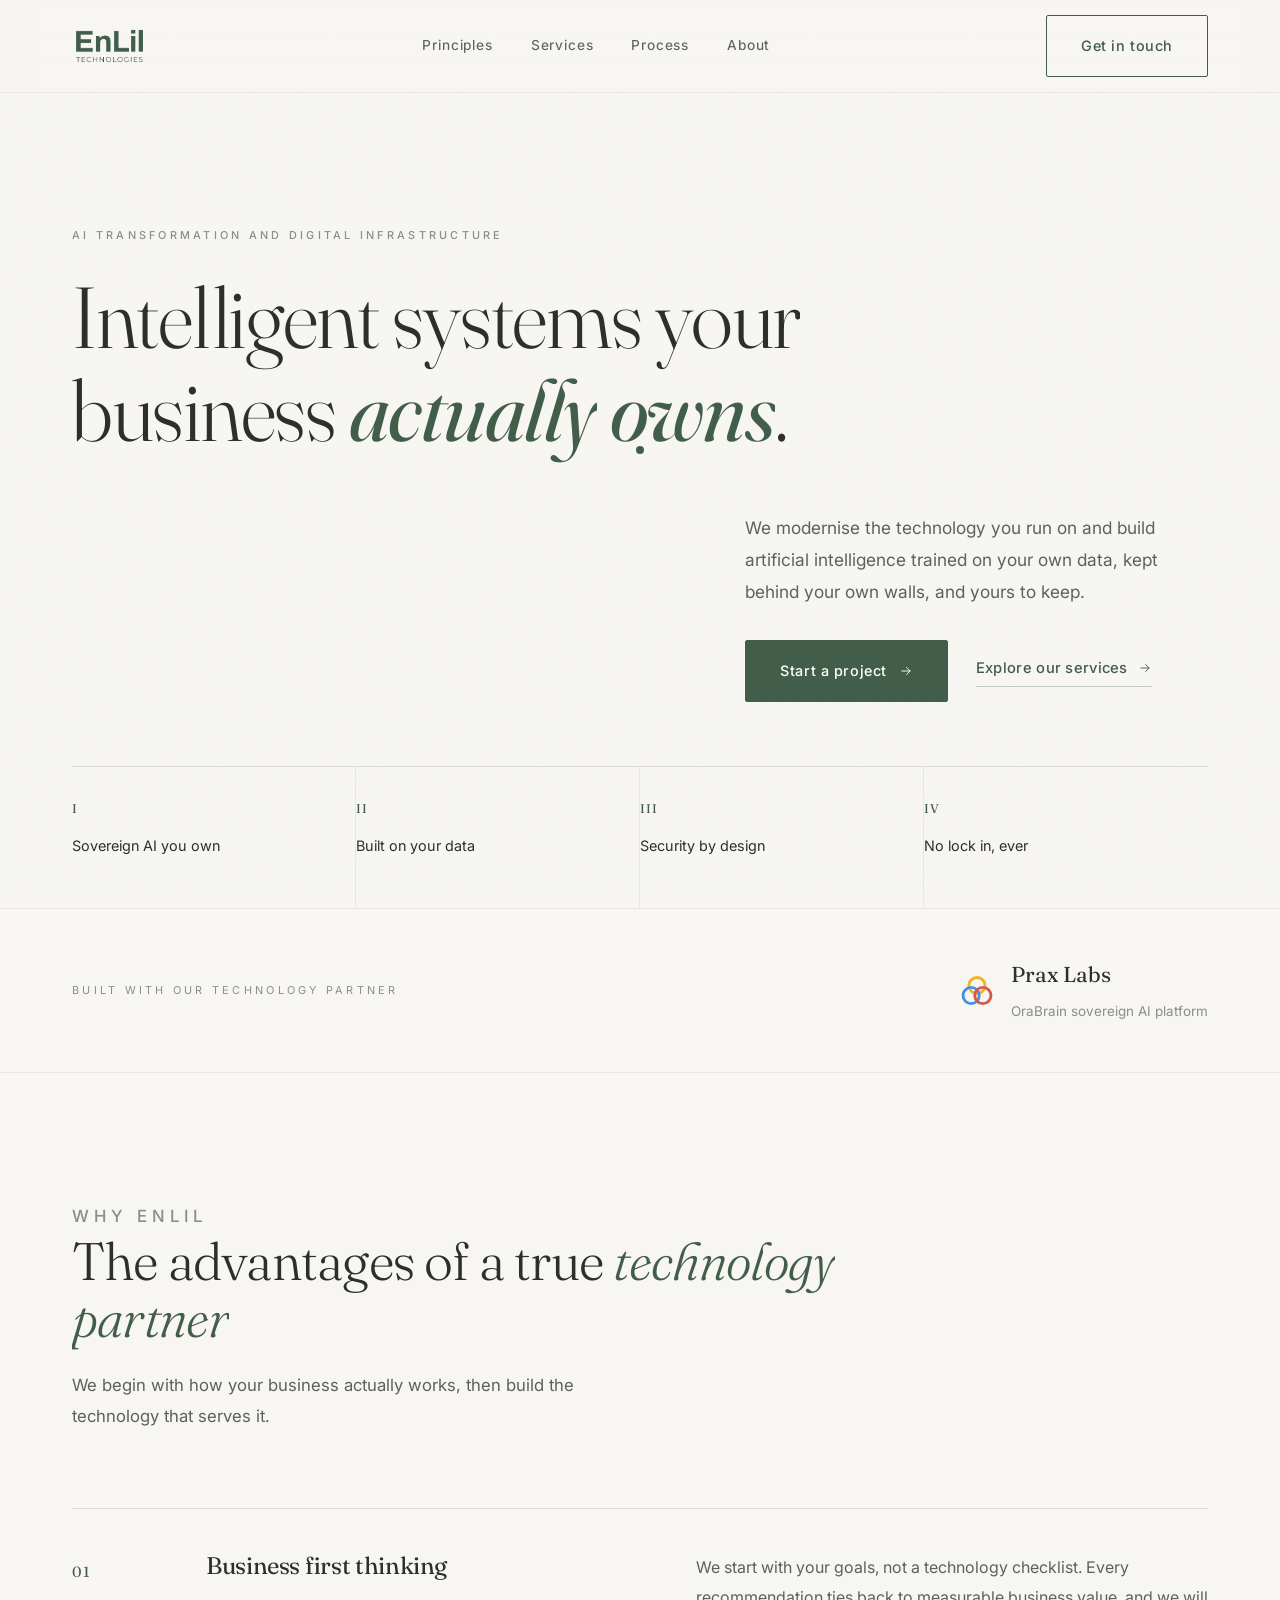
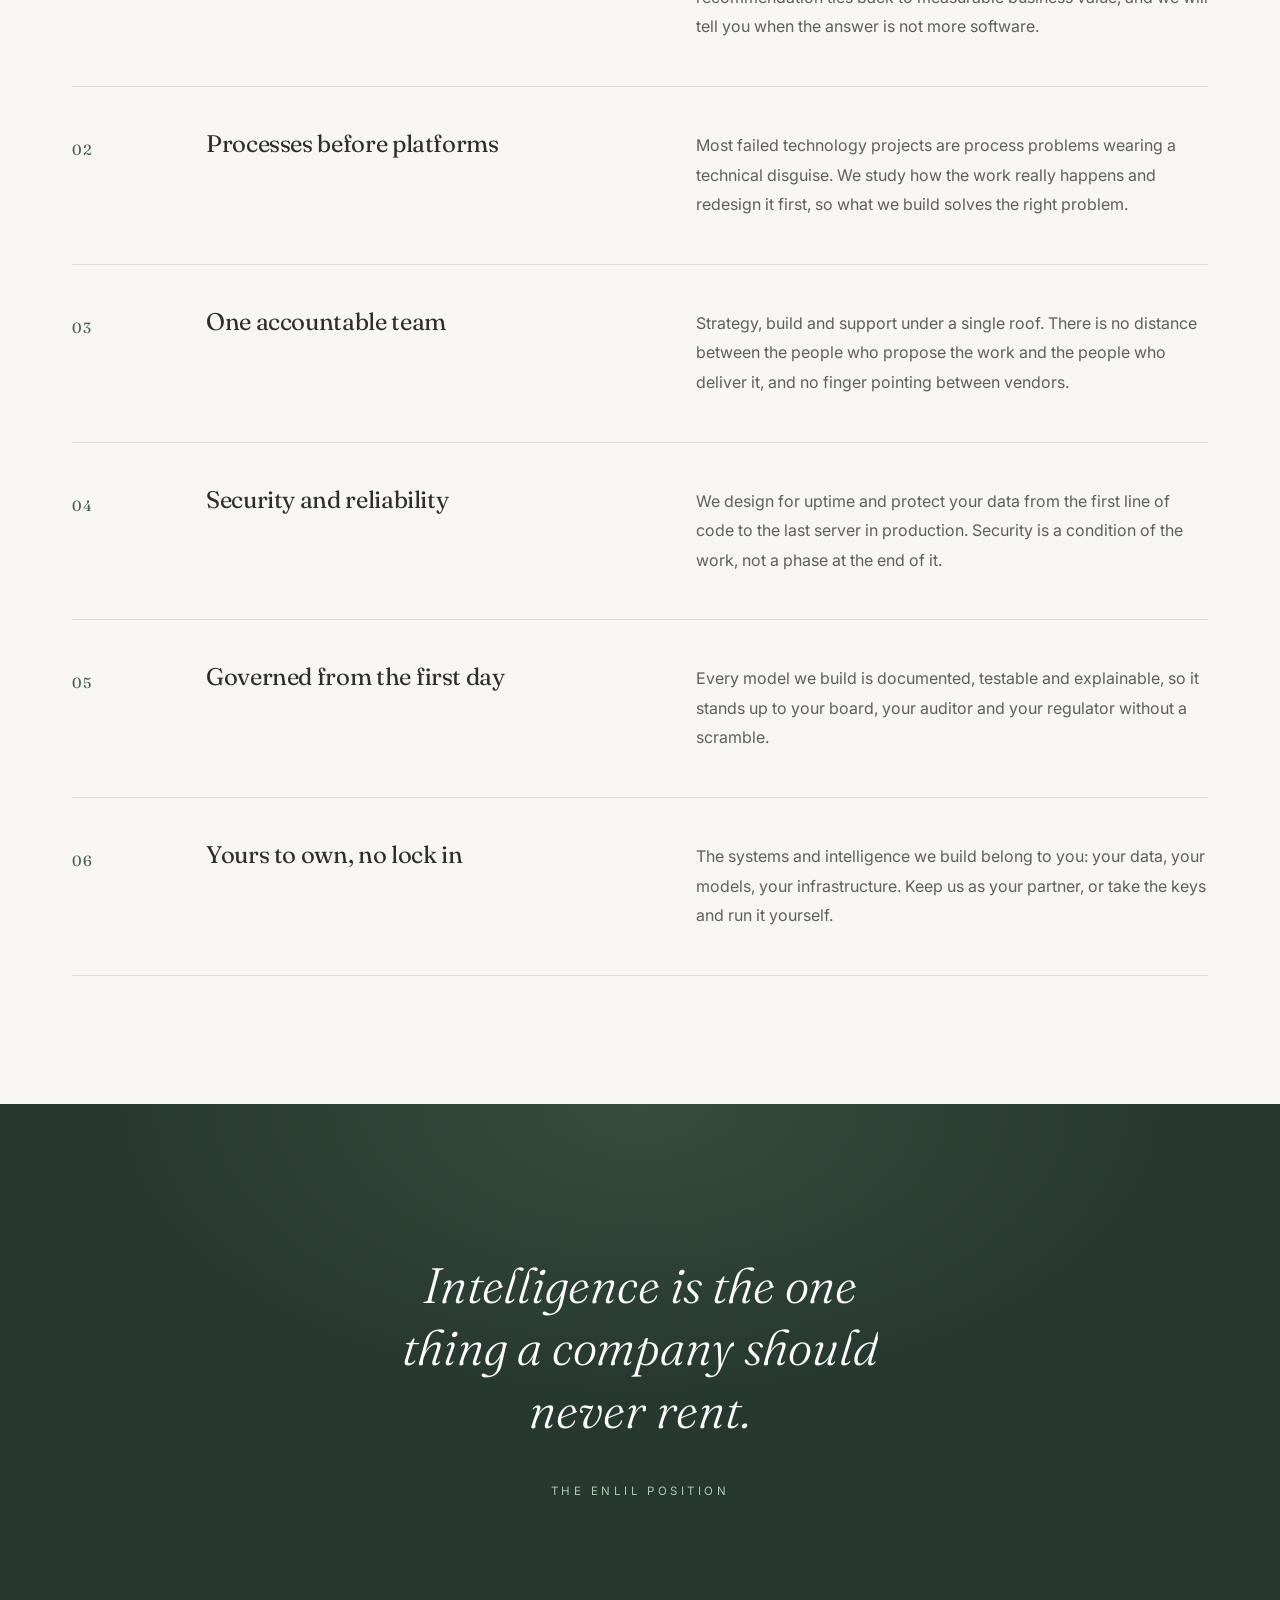
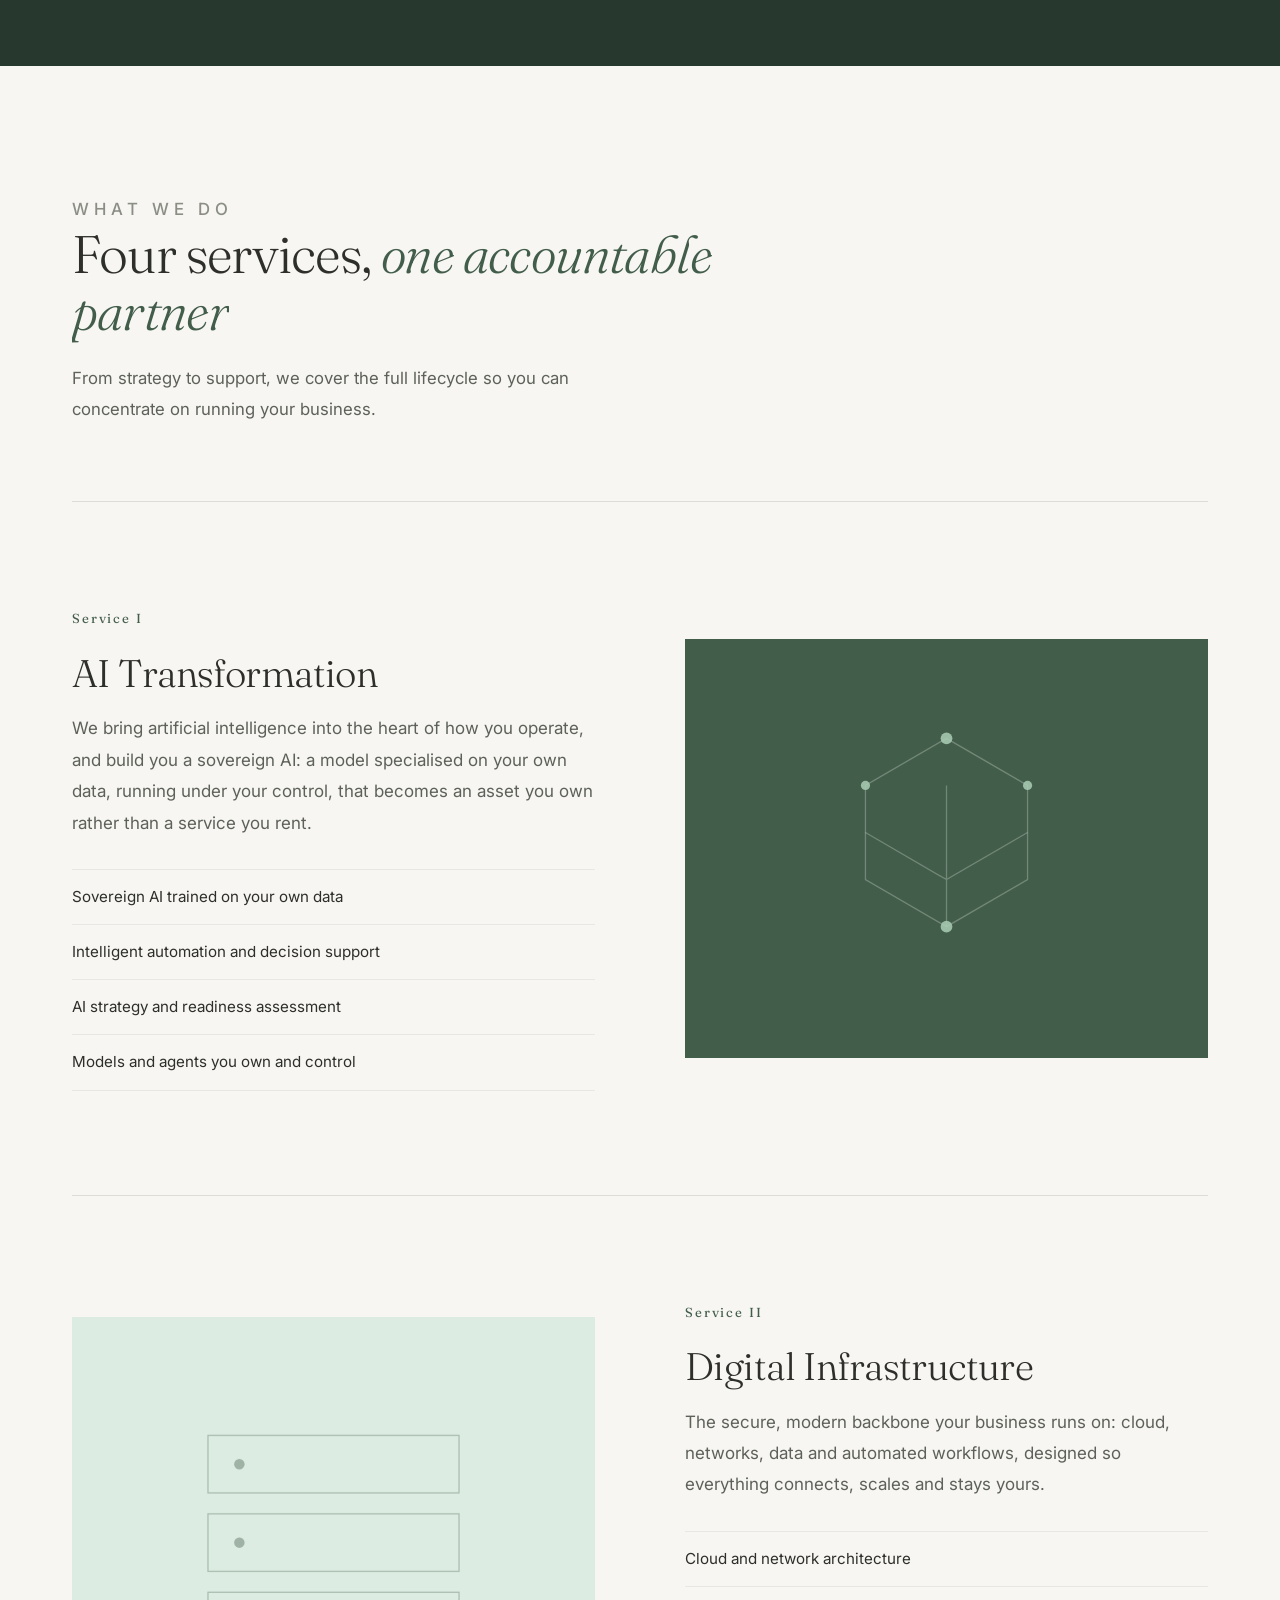
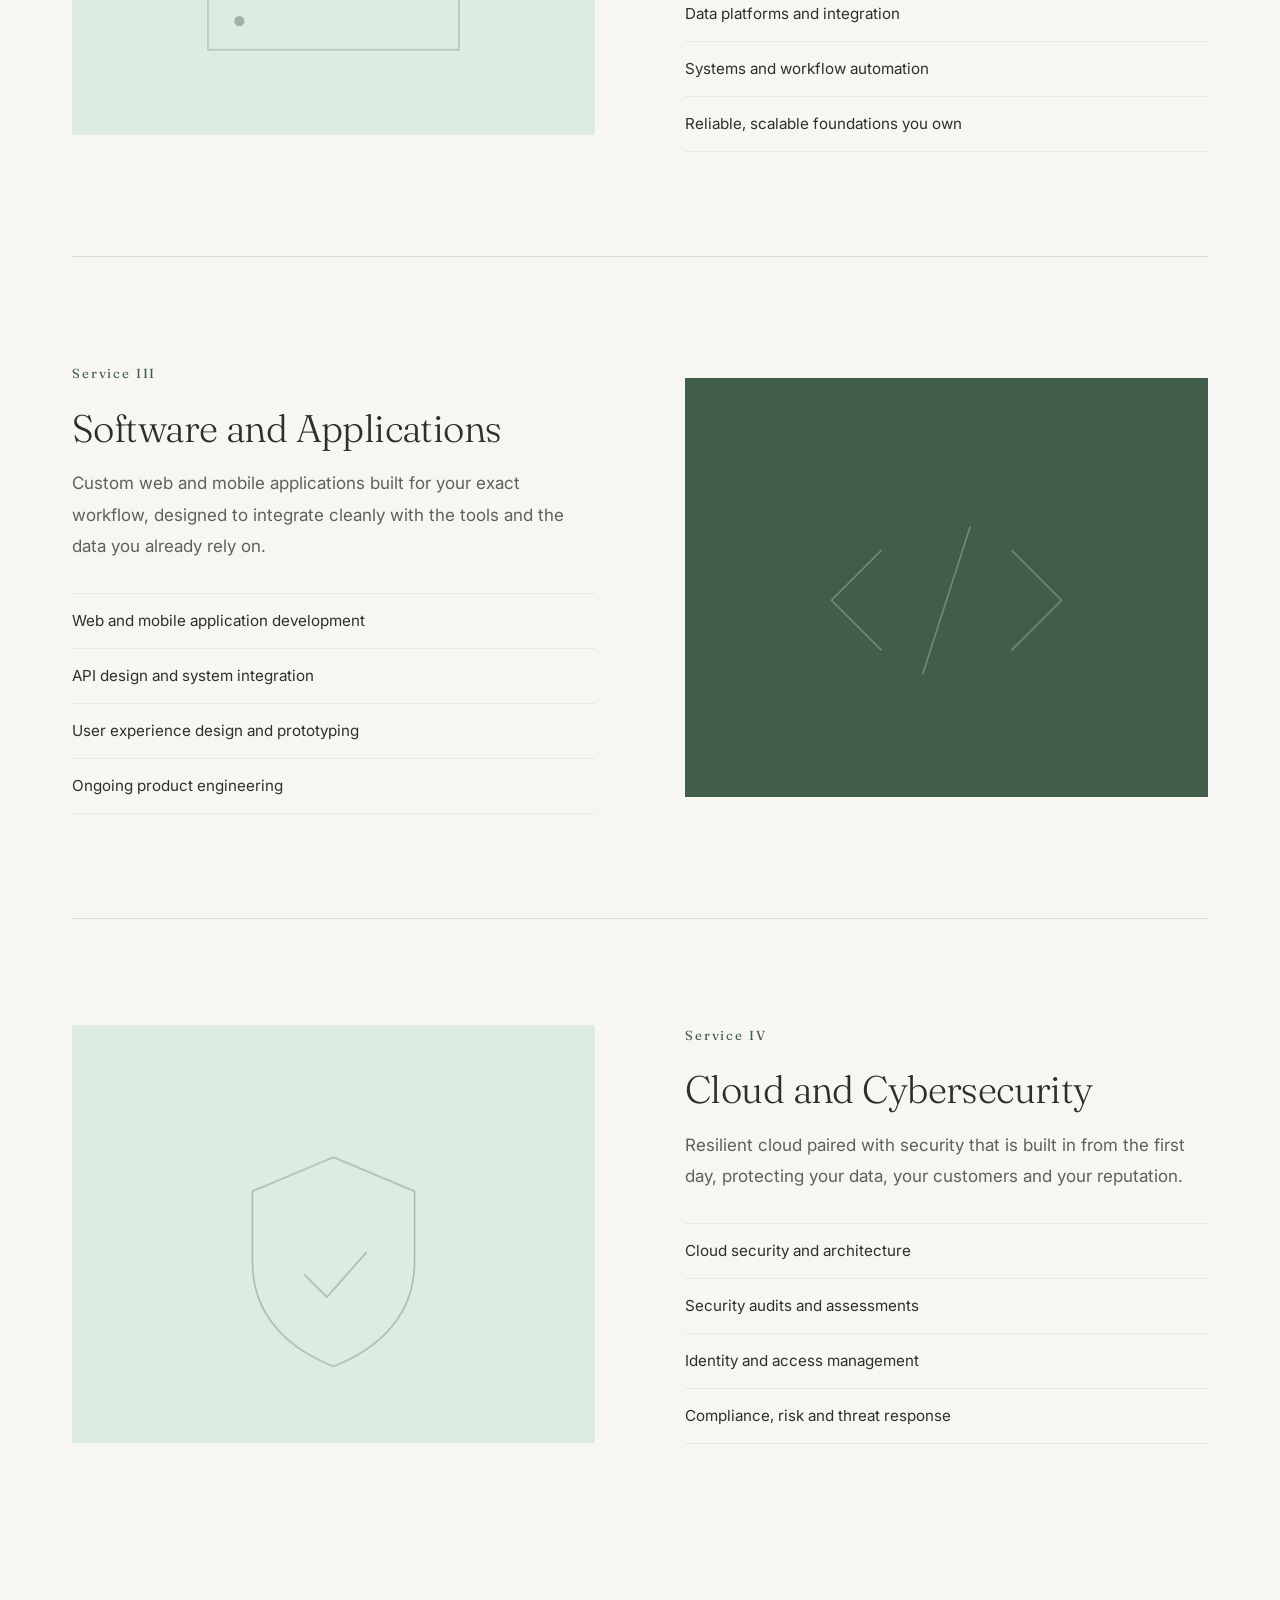
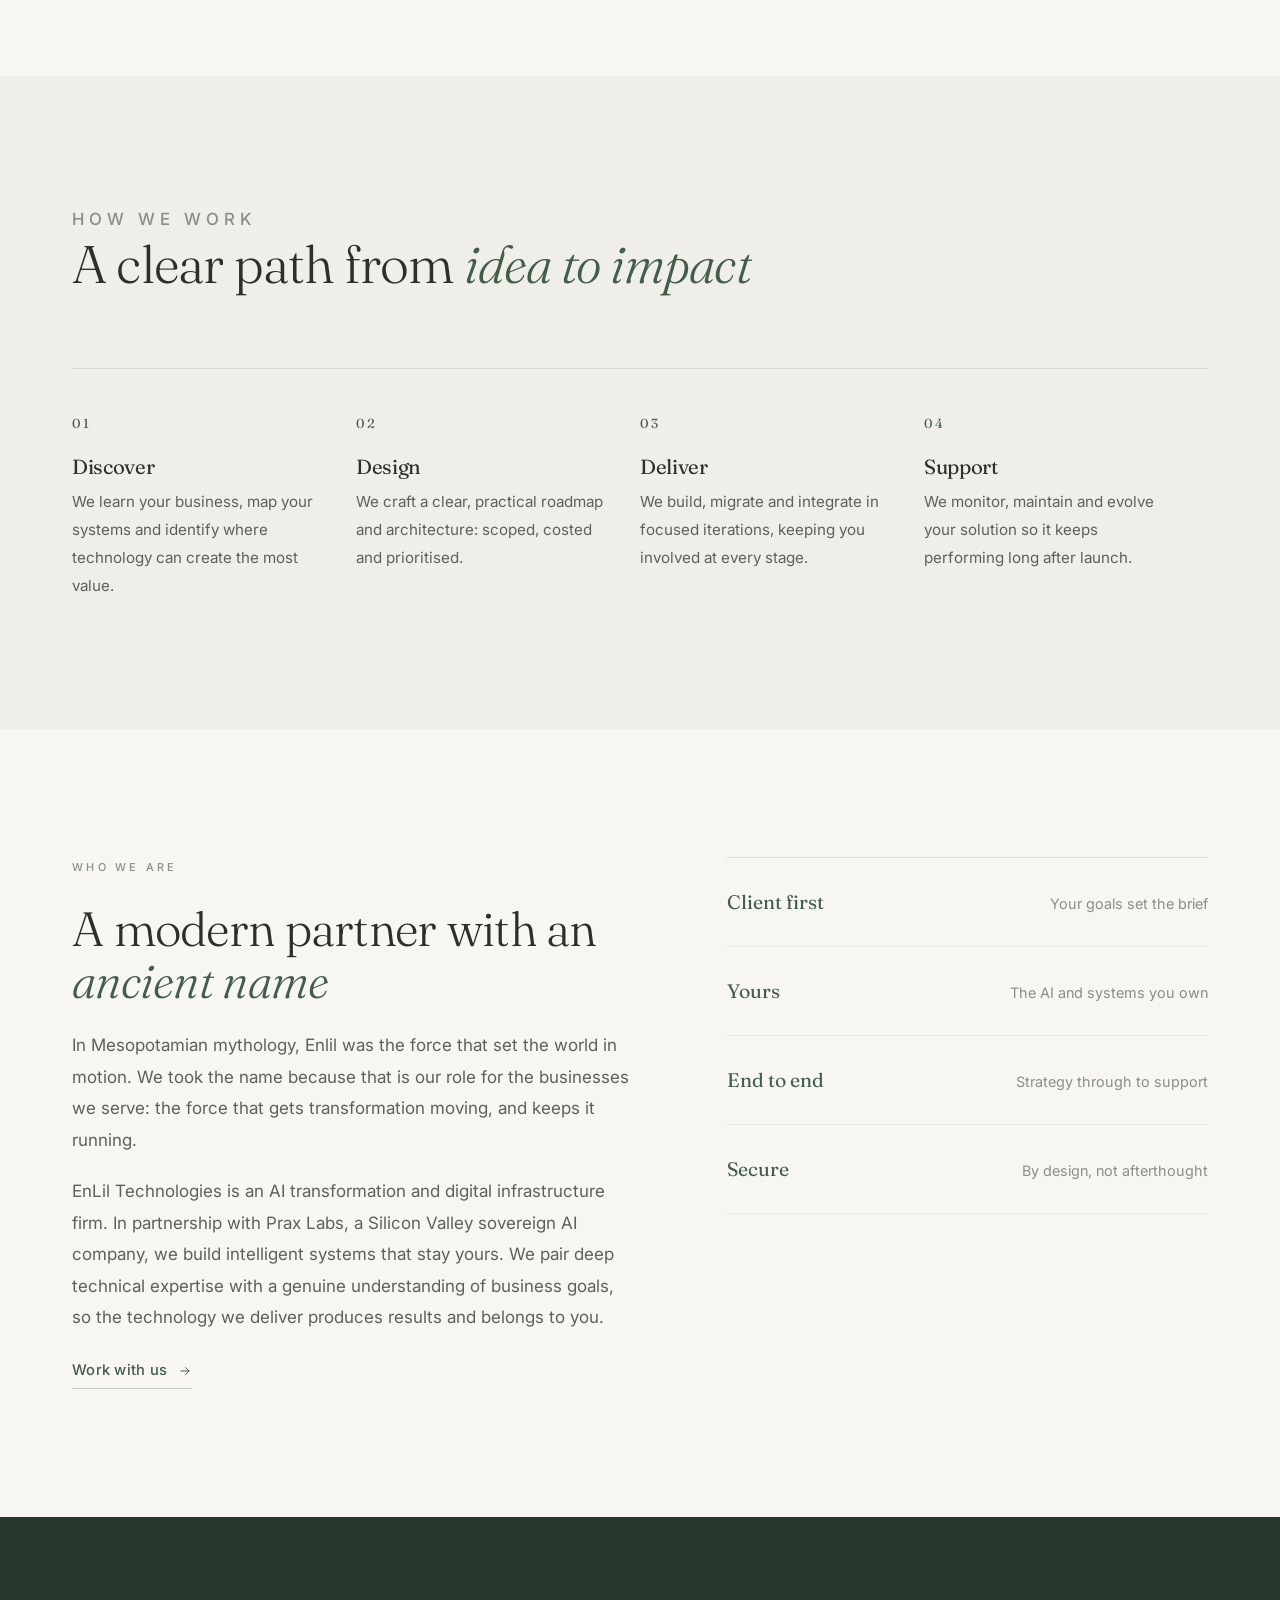
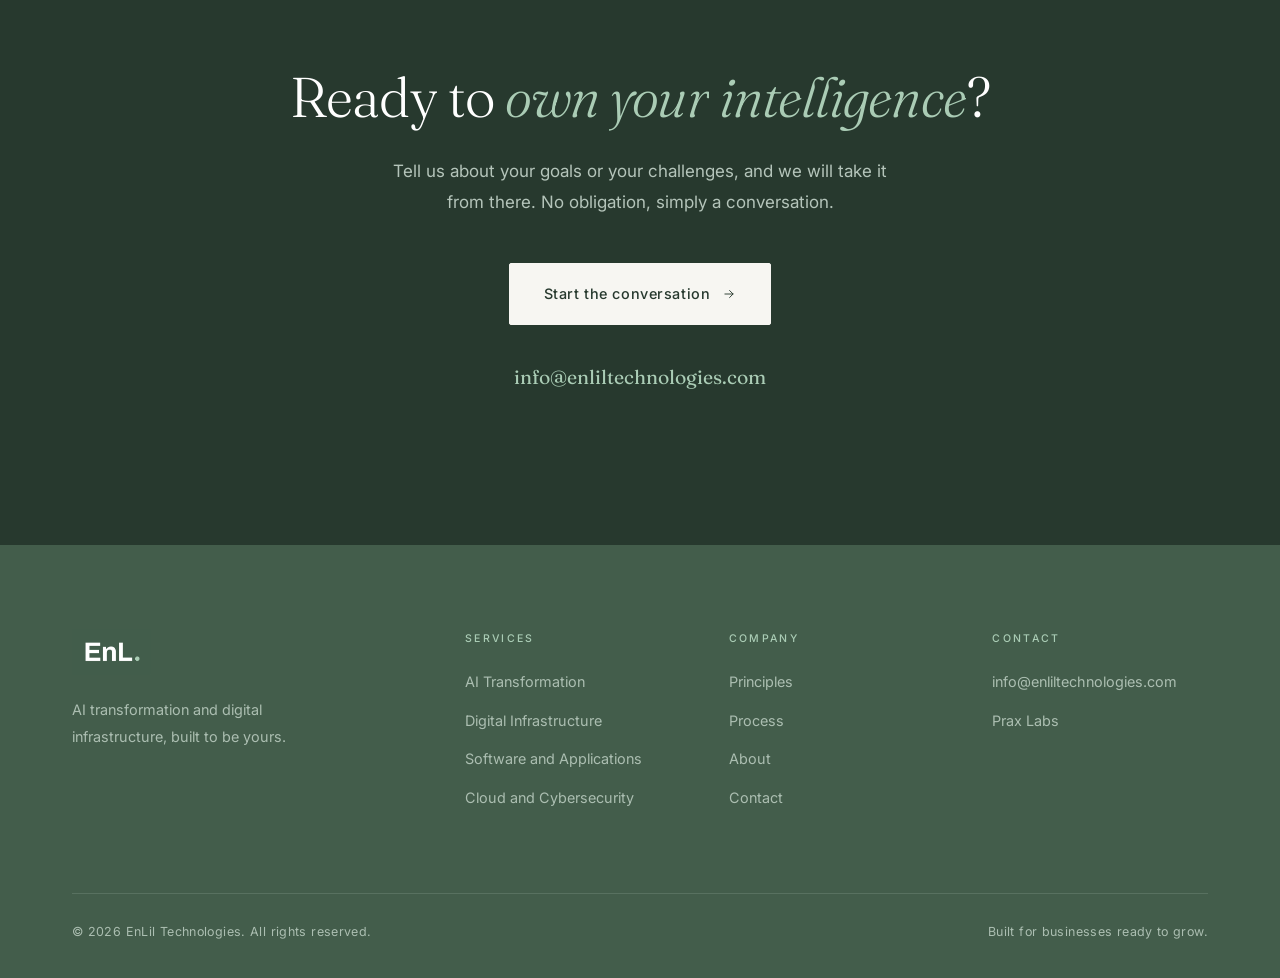
==== commit 3ea8b662: "Fix the service panels being invisible The clip path wipe never applied and, by collapsing the eleme" ====
--- a/preview.html
+++ b/preview.html
@@ -9,7 +9,7 @@
   <link rel="preconnect" href="https://fonts.googleapis.com" />
   <link rel="preconnect" href="https://fonts.gstatic.com" crossorigin />
   <link href="https://fonts.googleapis.com/css2?family=Fraunces:ital,opsz,wght@0,9..144,300..500;1,9..144,300..400&family=Inter:wght@400;450;500&display=swap" rel="stylesheet" />
-  <link rel="stylesheet" href="styles-v2.css?v=5" />
+  <link rel="stylesheet" href="styles-v2.css?v=6" />
   <link rel="icon" type="image/png" href="assets/favicon.png" />
 </head>
 <body>
--- a/styles-v2.css
+++ b/styles-v2.css
@@ -321,8 +321,11 @@
 .ed-item:hover .ed-num { transform: translateX(6px); }
 
 /* service art: wipe in, parallax, hover scale */
-.srow-art { clip-path: inset(0 0 100% 0); transition: clip-path 1.3s var(--ease); }
-.srow-art.in { clip-path: inset(0 0 0 0); }
+.srow-art::after {
+  content: ""; position: absolute; inset: 0; z-index: 3; background: var(--bone);
+  transform: translateY(0); transition: transform 1.15s var(--ease);
+}
+.srow.in .srow-art::after, .srow-art.in::after { transform: translateY(-101%); }
 .srow-art svg { transition: transform 1.1s var(--ease); will-change: transform; }
 .srow-art:hover svg { transform: scale(1.07); }
 
@@ -347,6 +350,6 @@
 @media (prefers-reduced-motion: reduce) {
   * { animation: none !important; transition-duration: 0.01ms !important; }
   .w > span, .mask > span { transform: none !important; opacity: 1 !important; }
-  .srow-art { clip-path: none !important; }
+  .srow-art::after { display: none !important; }
   .cursor { display: none; }
 }
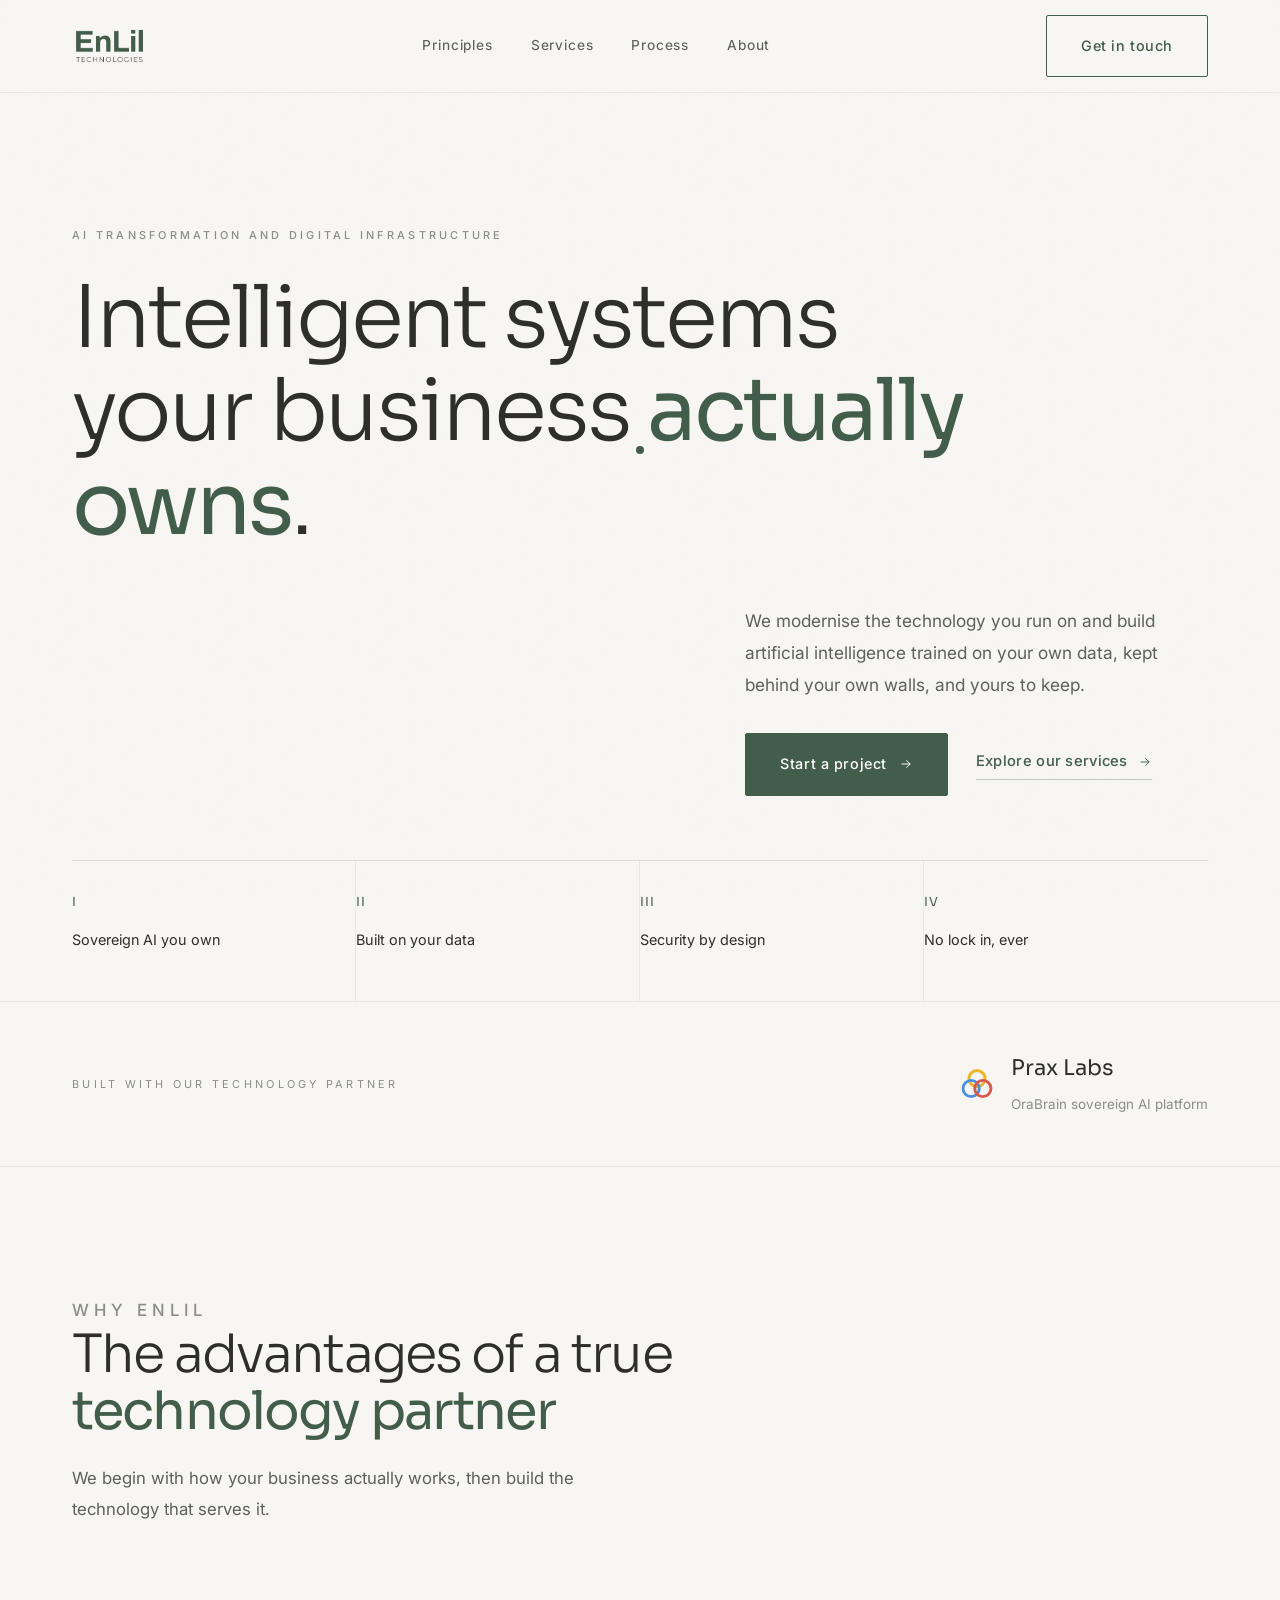
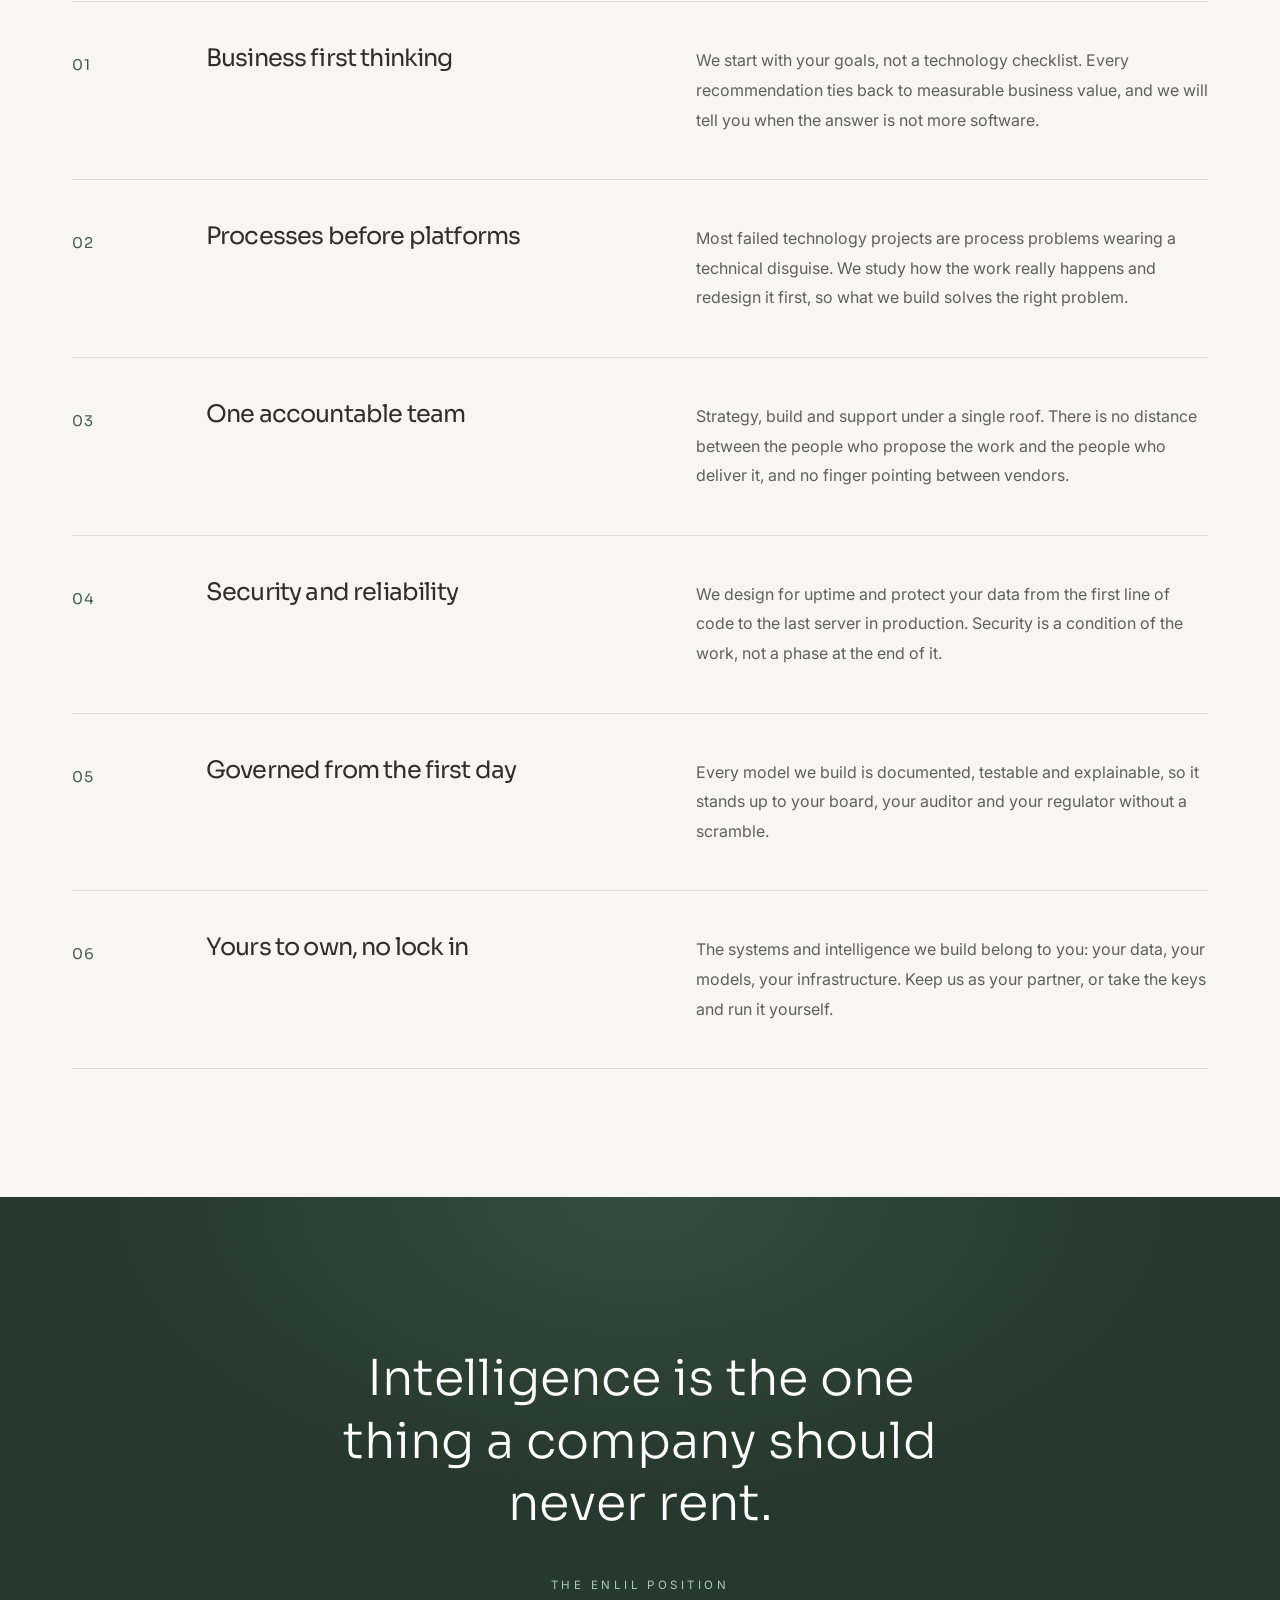
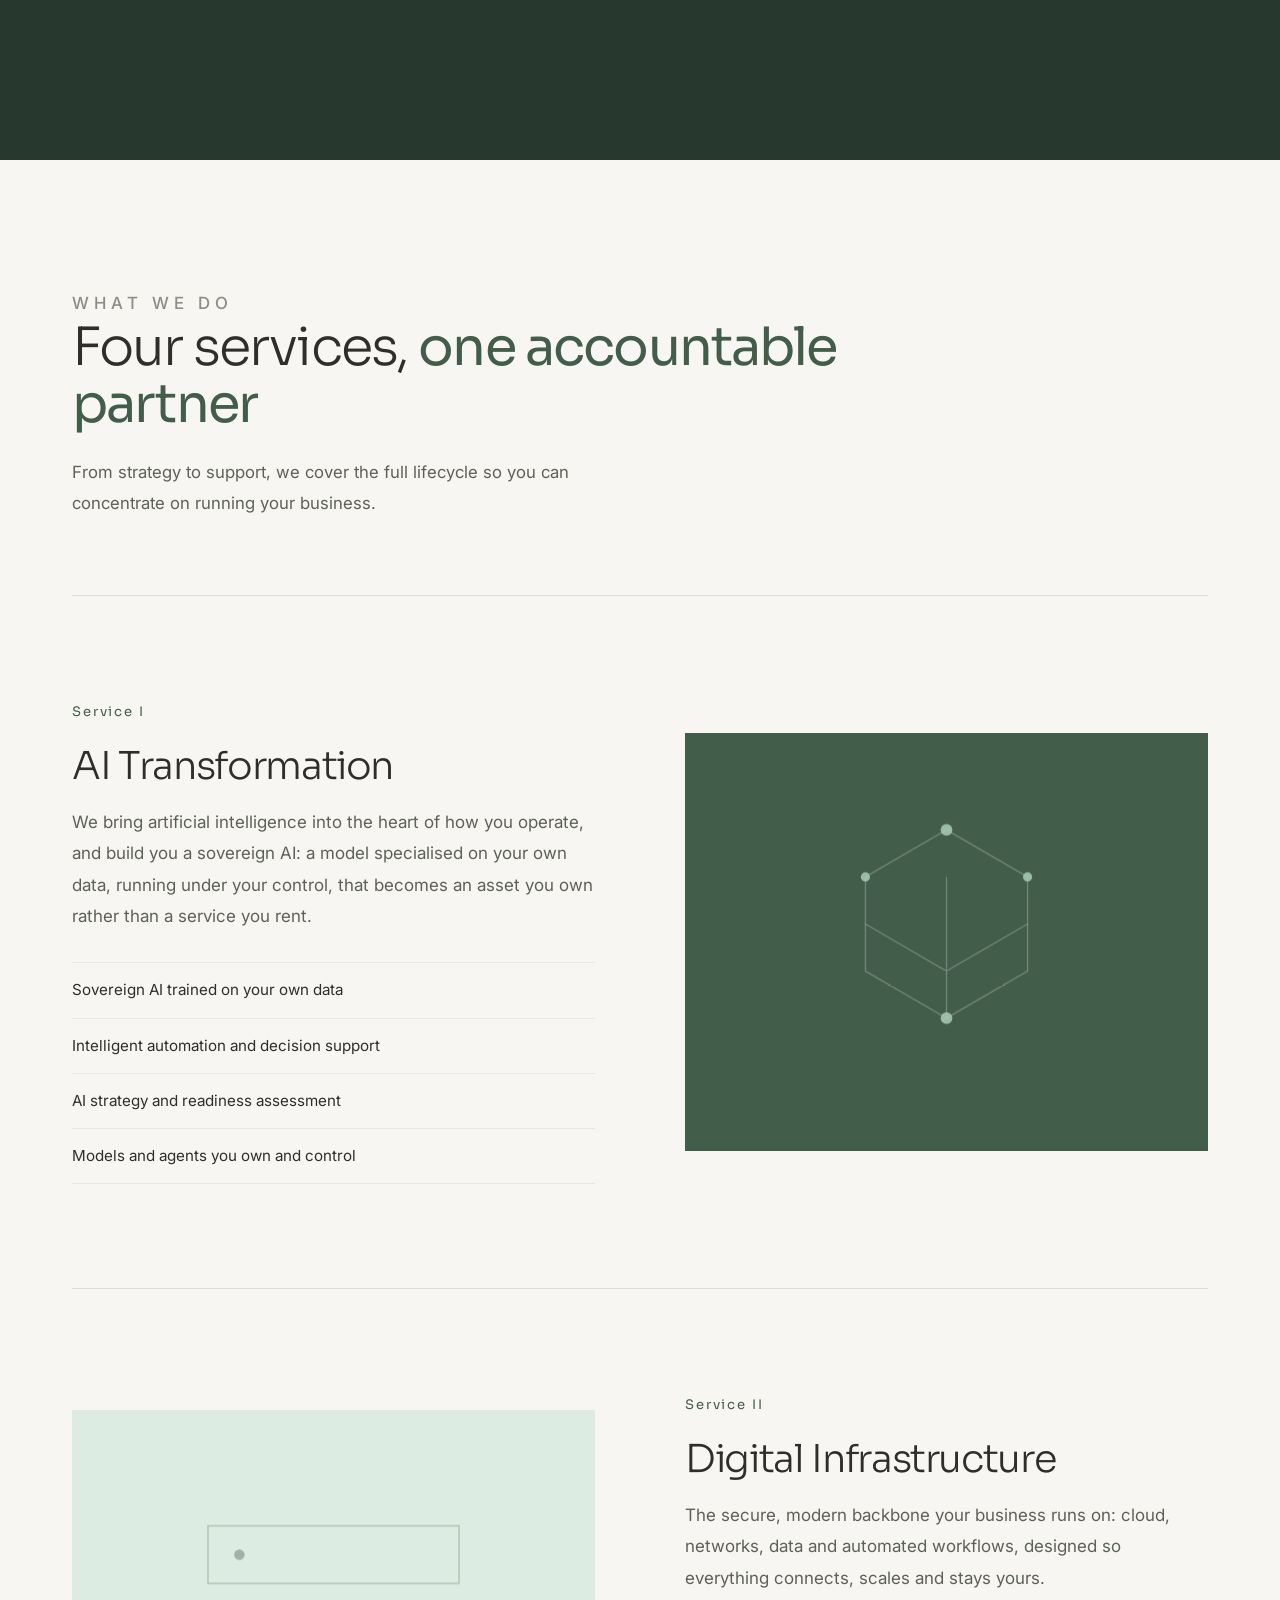
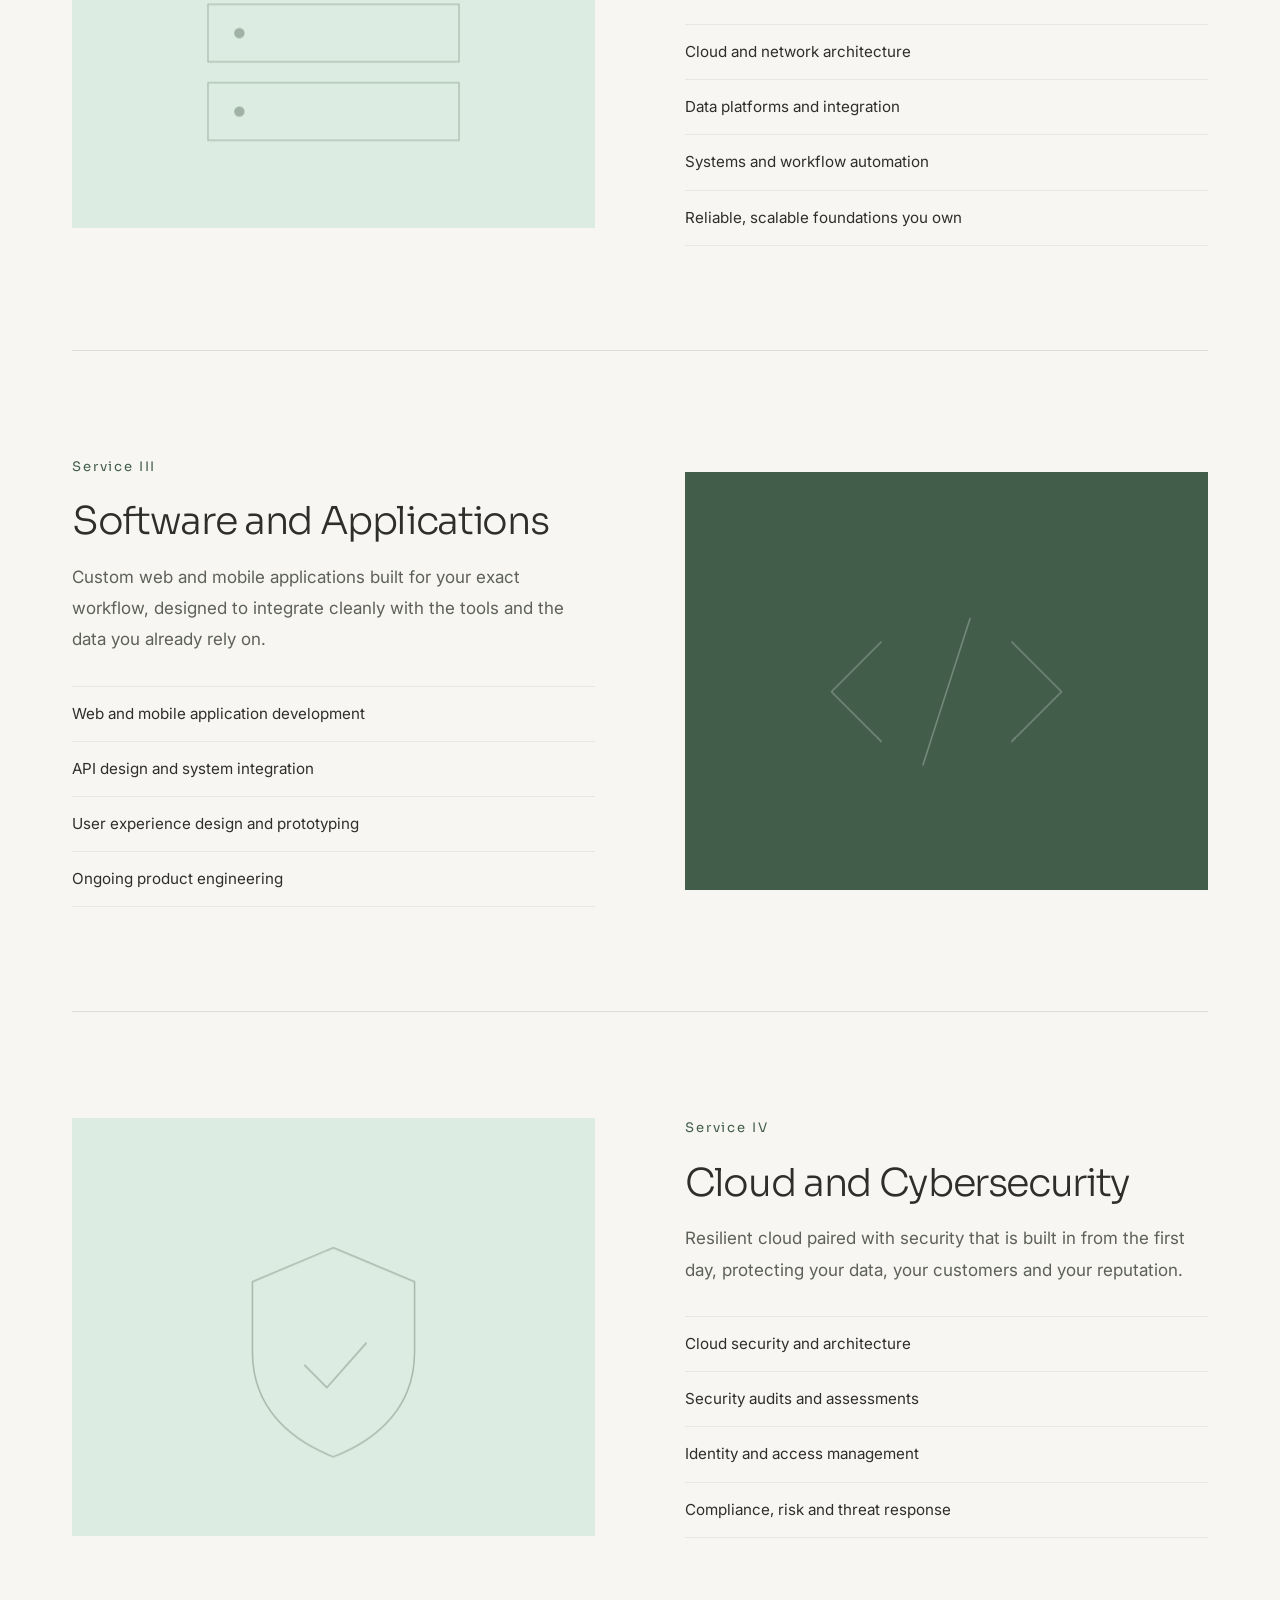
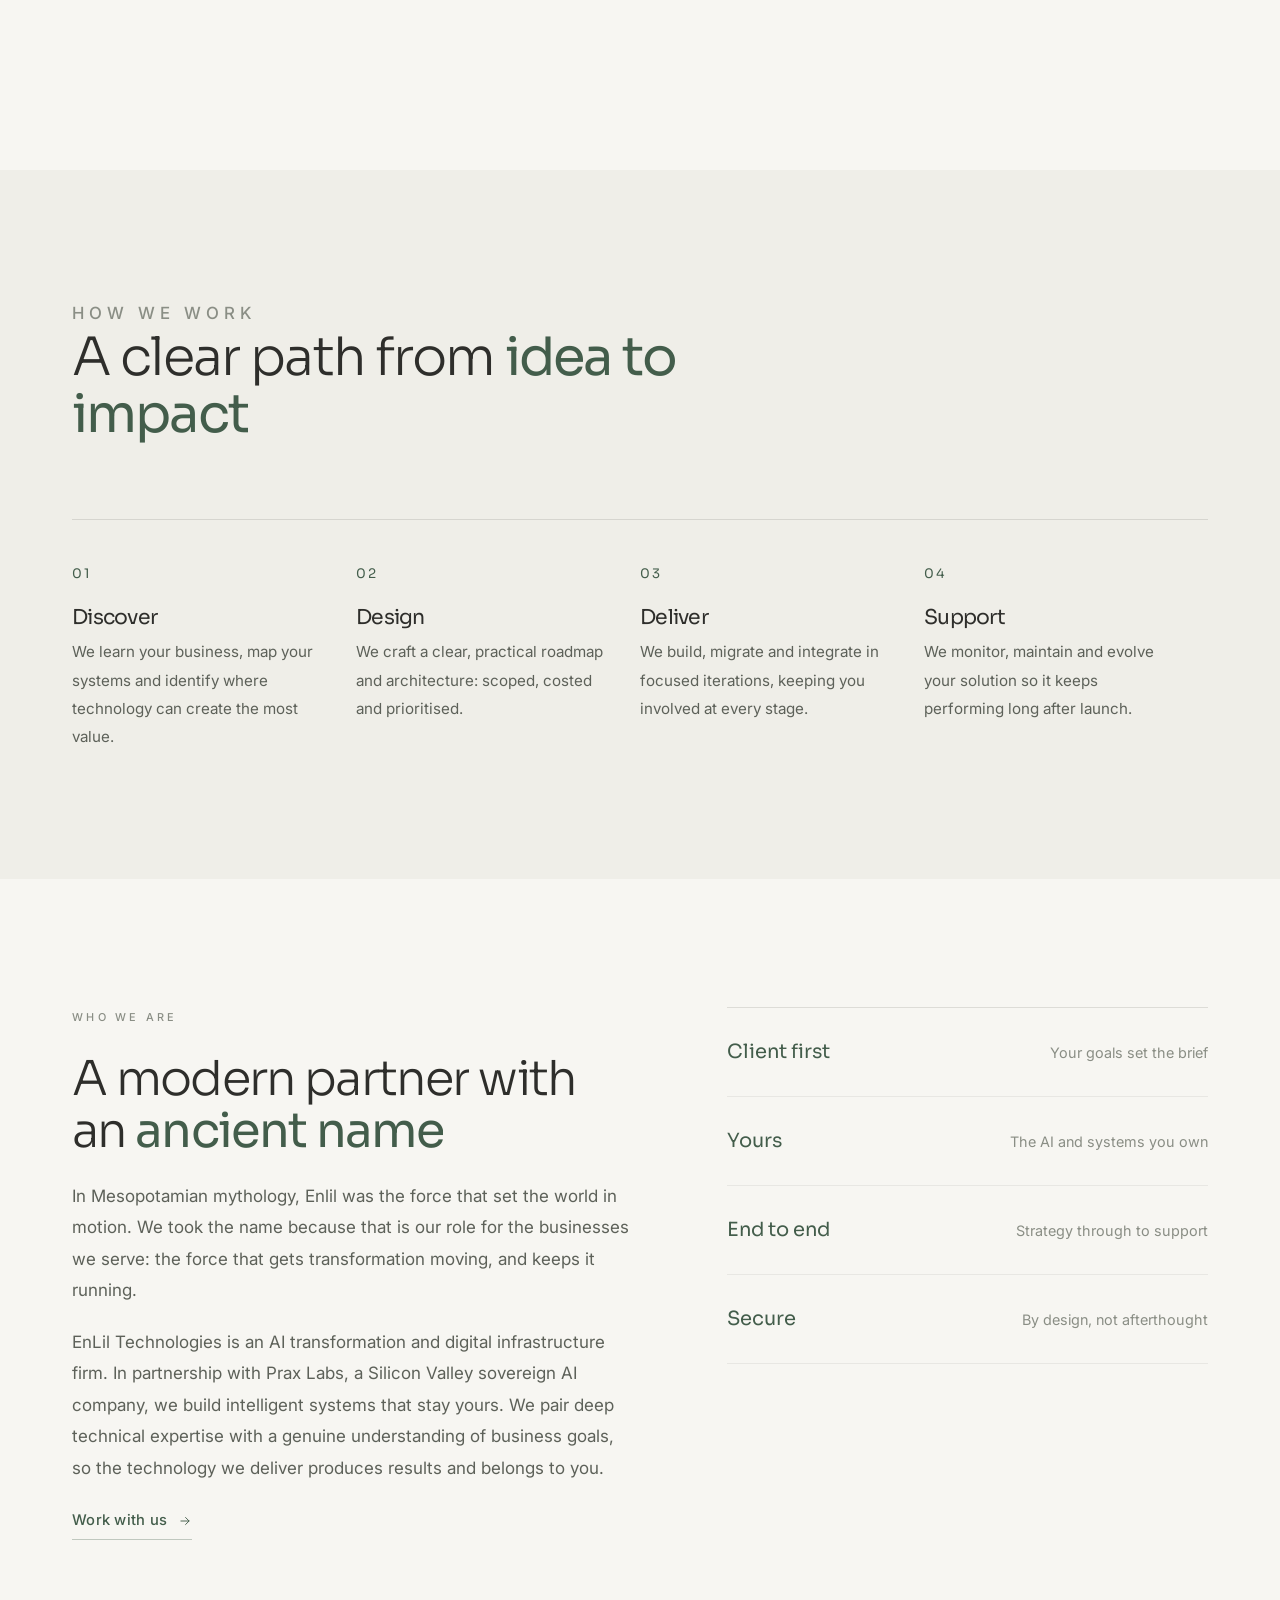
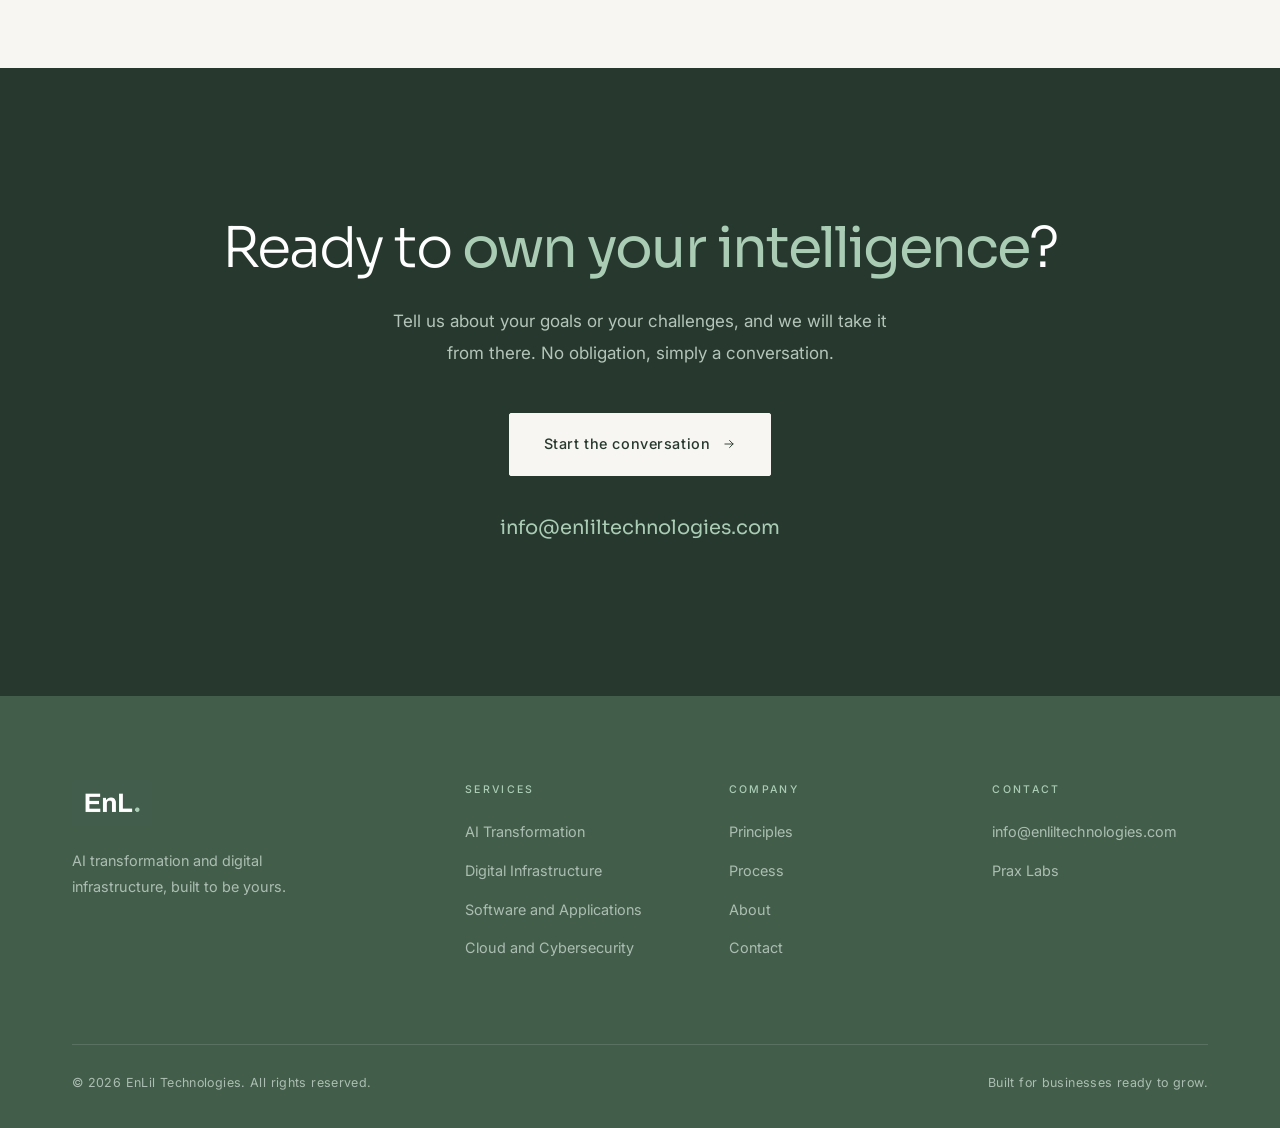
==== commit ea5839a9: "Restore the brand typefaces Revert the serif display face and return to Sora for headings and Inter " ====
--- a/preview.html
+++ b/preview.html
@@ -8,8 +8,8 @@
   <meta name="description" content="EnLil Technologies builds artificial intelligence that belongs to the business using it, together with the infrastructure and governance beneath it." />
   <link rel="preconnect" href="https://fonts.googleapis.com" />
   <link rel="preconnect" href="https://fonts.gstatic.com" crossorigin />
-  <link href="https://fonts.googleapis.com/css2?family=Fraunces:ital,opsz,wght@0,9..144,300..500;1,9..144,300..400&family=Inter:wght@400;450;500&display=swap" rel="stylesheet" />
-  <link rel="stylesheet" href="styles-v2.css?v=6" />
+  <link href="https://fonts.googleapis.com/css2?family=Sora:wght@200;300;400;500;600&family=Inter:wght@400;450;500&display=swap" rel="stylesheet" />
+  <link rel="stylesheet" href="styles-v2.css?v=7" />
   <link rel="icon" type="image/png" href="assets/favicon.png" />
 </head>
 <body>
--- a/styles-v2.css
+++ b/styles-v2.css
@@ -42,12 +42,11 @@
 }
 
 h1, h2, h3, .display {
-  font-family: "Fraunces", Georgia, serif;
-  font-optical-sizing: auto;
-  font-weight: 400;
+  font-family: "Sora", system-ui, sans-serif;
+    font-weight: 400;
   color: var(--ink);
   line-height: 1.08;
-  letter-spacing: -0.015em;
+  letter-spacing: -0.035em;
   margin: 0 0 0.5em;
 }
 p { margin: 0 0 1.2em; }
@@ -124,7 +123,7 @@
   max-width: 15ch;
   margin-bottom: 0;
 }
-.hero h1 em { font-style: italic; color: var(--forest); font-weight: 400; }
+.hero h1 em { font-style: normal; color: var(--forest); font-weight: 400; }
 .hero-grid {
   display: grid; grid-template-columns: 1fr 0.78fr; gap: 80px; align-items: end;
   margin-top: 54px; padding-bottom: 64px;
@@ -134,7 +133,7 @@
 .hero-marks { display: grid; grid-template-columns: repeat(4, 1fr); border-top: 1px solid var(--line); }
 .hero-marks div { padding: 30px 26px 46px 0; border-right: 1px solid var(--line-soft); }
 .hero-marks div:last-child { border-right: 0; }
-.hero-marks .n { font-family: "Fraunces", serif; font-size: 0.78rem; color: var(--forest); letter-spacing: 0.1em; display: block; margin-bottom: 10px; }
+.hero-marks .n { font-family: "Sora", system-ui, sans-serif; font-size: 0.78rem; color: var(--forest); letter-spacing: 0.1em; display: block; margin-bottom: 10px; }
 .hero-marks .t { font-size: 0.9rem; color: var(--ink); line-height: 1.5; }
 
 /* ---------- Sections ---------- */
@@ -142,7 +141,7 @@
 .section-bone { background: var(--bone-deep); }
 .section-head { max-width: 780px; margin-bottom: 76px; }
 .section-head h2 { font-size: clamp(2rem, 4.2vw, 3.3rem); font-weight: 300; margin-bottom: 0.45em; }
-.section-head h2 em { font-style: italic; color: var(--forest); }
+.section-head h2 em { font-style: normal; color: var(--forest); font-weight: 400; }
 .section-head p { font-size: 1.05rem; margin: 0; max-width: 560px; }
 
 /* ---------- Partner line ---------- */
@@ -150,7 +149,7 @@
 .partner-line .container { display: flex; align-items: center; justify-content: space-between; gap: 30px; flex-wrap: wrap; }
 .partner-line .label { font-size: 0.68rem; text-transform: uppercase; letter-spacing: 0.3em; color: var(--muted); }
 .partner-mark { display: inline-flex; align-items: center; gap: 16px; }
-.partner-mark .name { font-family: "Fraunces", serif; font-size: 1.35rem; color: var(--ink); }
+.partner-mark .name { font-family: "Sora", system-ui, sans-serif; font-size: 1.35rem; color: var(--ink); }
 .partner-mark .sub { font-size: 0.84rem; color: var(--muted); }
 
 /* ---------- Editorial numbered list ---------- */
@@ -160,7 +159,7 @@
   transition: background 0.5s var(--ease);
 }
 .ed-item:last-child { border-bottom: 1px solid var(--line); }
-.ed-num { font-family: "Fraunces", serif; font-size: 0.92rem; color: var(--forest); letter-spacing: 0.08em; padding-top: 6px; }
+.ed-num { font-family: "Sora", system-ui, sans-serif; font-size: 0.92rem; color: var(--forest); letter-spacing: 0.08em; padding-top: 6px; }
 .ed-item h3 { font-size: 1.5rem; font-weight: 400; margin: 0; }
 .ed-item p { margin: 0; font-size: 1rem; }
 
@@ -169,7 +168,7 @@
 .srow:first-of-type { border-top: 0; }
 .srow.reverse .srow-copy { order: 2; }
 .srow.reverse .srow-art { order: 1; }
-.srow .idx { font-family: "Fraunces", serif; font-size: 0.82rem; letter-spacing: 0.14em; color: var(--forest); display: block; margin-bottom: 22px; }
+.srow .idx { font-family: "Sora", system-ui, sans-serif; font-size: 0.82rem; letter-spacing: 0.14em; color: var(--forest); display: block; margin-bottom: 22px; }
 .srow h3 { font-size: clamp(1.7rem, 3vw, 2.5rem); font-weight: 300; margin-bottom: 0.5em; }
 .srow p { margin-bottom: 30px; }
 .ticks { list-style: none; padding: 0; margin: 0; }
@@ -187,7 +186,7 @@
 }
 .band .container { position: relative; z-index: 2; }
 .band blockquote {
-  font-family: "Fraunces", serif; font-weight: 300; font-style: italic;
+  font-family: "Sora", system-ui, sans-serif; font-weight: 300; font-style: normal;
   font-size: clamp(1.75rem, 4.2vw, 3.1rem); line-height: 1.26; color: var(--white);
   margin: 0 auto; max-width: 17ch;
 }
@@ -196,25 +195,25 @@
 /* ---------- Steps ---------- */
 .steps { display: grid; grid-template-columns: repeat(4, 1fr); gap: 0; }
 .step { padding: 42px 34px 0 0; border-top: 1px solid var(--line); }
-.step .n { font-family: "Fraunces", serif; font-size: 0.82rem; letter-spacing: 0.14em; color: var(--forest); display: block; margin-bottom: 20px; }
+.step .n { font-family: "Sora", system-ui, sans-serif; font-size: 0.82rem; letter-spacing: 0.14em; color: var(--forest); display: block; margin-bottom: 20px; }
 .step h3 { font-size: 1.28rem; font-weight: 400; margin-bottom: 0.5em; }
 .step p { font-size: 0.95rem; margin: 0; }
 
 /* ---------- About ---------- */
 .about { display: grid; grid-template-columns: 1fr 0.85fr; gap: 90px; align-items: start; }
 .about h2 { font-size: clamp(2rem, 4vw, 3rem); font-weight: 300; }
-.about h2 em { font-style: italic; color: var(--forest); }
+.about h2 em { font-style: normal; color: var(--forest); font-weight: 400; }
 .facts { border-top: 1px solid var(--line); }
 .fact { padding: 26px 0; border-bottom: 1px solid var(--line-soft); display: flex; justify-content: space-between; align-items: baseline; gap: 20px; }
-.fact-k { font-family: "Fraunces", serif; font-size: 1.22rem; color: var(--forest); }
+.fact-k { font-family: "Sora", system-ui, sans-serif; font-size: 1.22rem; color: var(--forest); }
 .fact-v { font-size: 0.9rem; color: var(--muted); text-align: right; }
 
 /* ---------- Closing ---------- */
 .closing { background: var(--forest-deep); color: var(--sage-pale); padding: 150px 0; text-align: center; }
 .closing h2 { color: var(--white); font-size: clamp(2.1rem, 4.6vw, 3.5rem); font-weight: 300; margin-bottom: 0.5em; }
-.closing h2 em { font-style: italic; color: var(--sage); }
+.closing h2 em { font-style: normal; color: var(--sage); font-weight: 400; }
 .closing p { max-width: 520px; margin: 0 auto 44px; color: rgba(221, 236, 226, 0.78); }
-.closing .mail { display: block; margin-top: 34px; font-family: "Fraunces", serif; font-size: 1.22rem; color: var(--sage); }
+.closing .mail { display: block; margin-top: 34px; font-family: "Sora", system-ui, sans-serif; font-size: 1.22rem; color: var(--sage); }
 
 /* ---------- Footer ---------- */
 .site-footer { background: var(--forest); color: rgba(221, 236, 226, 0.68); padding: 84px 0 34px; font-size: 0.9rem; }
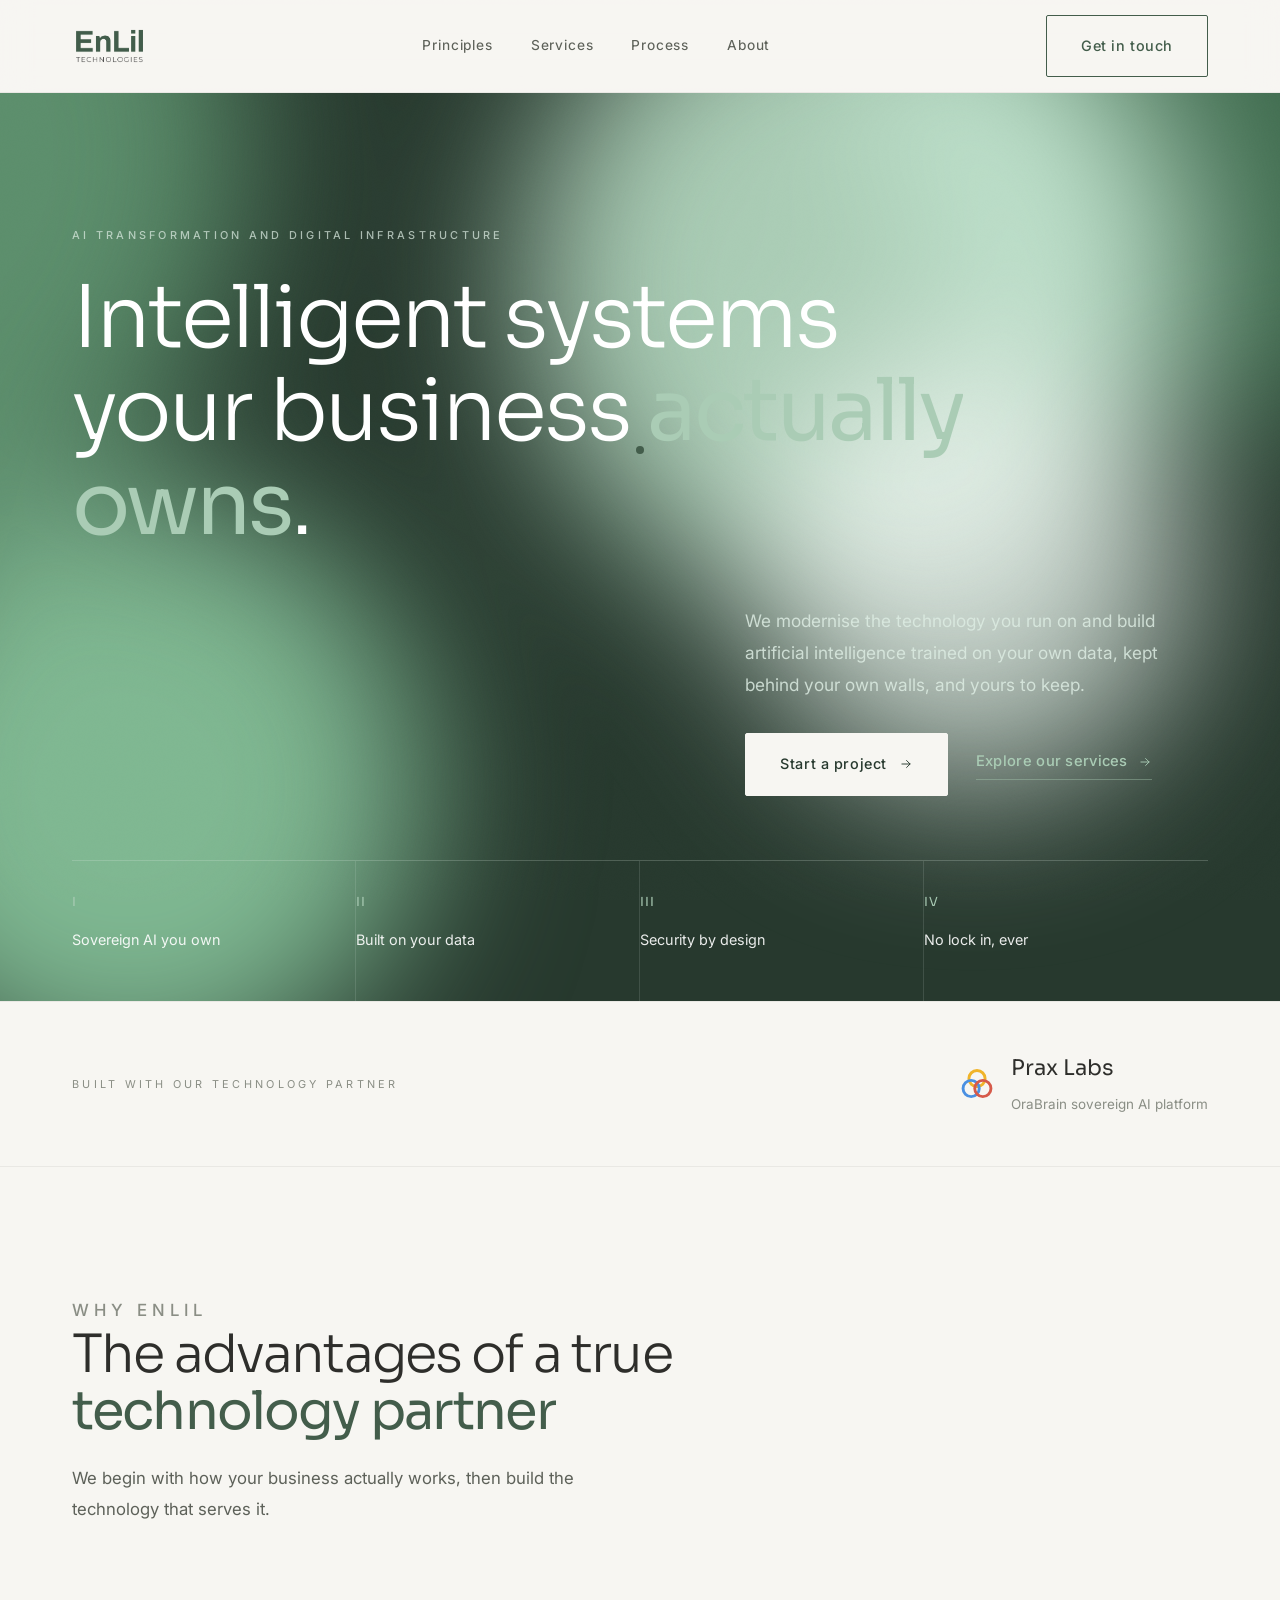
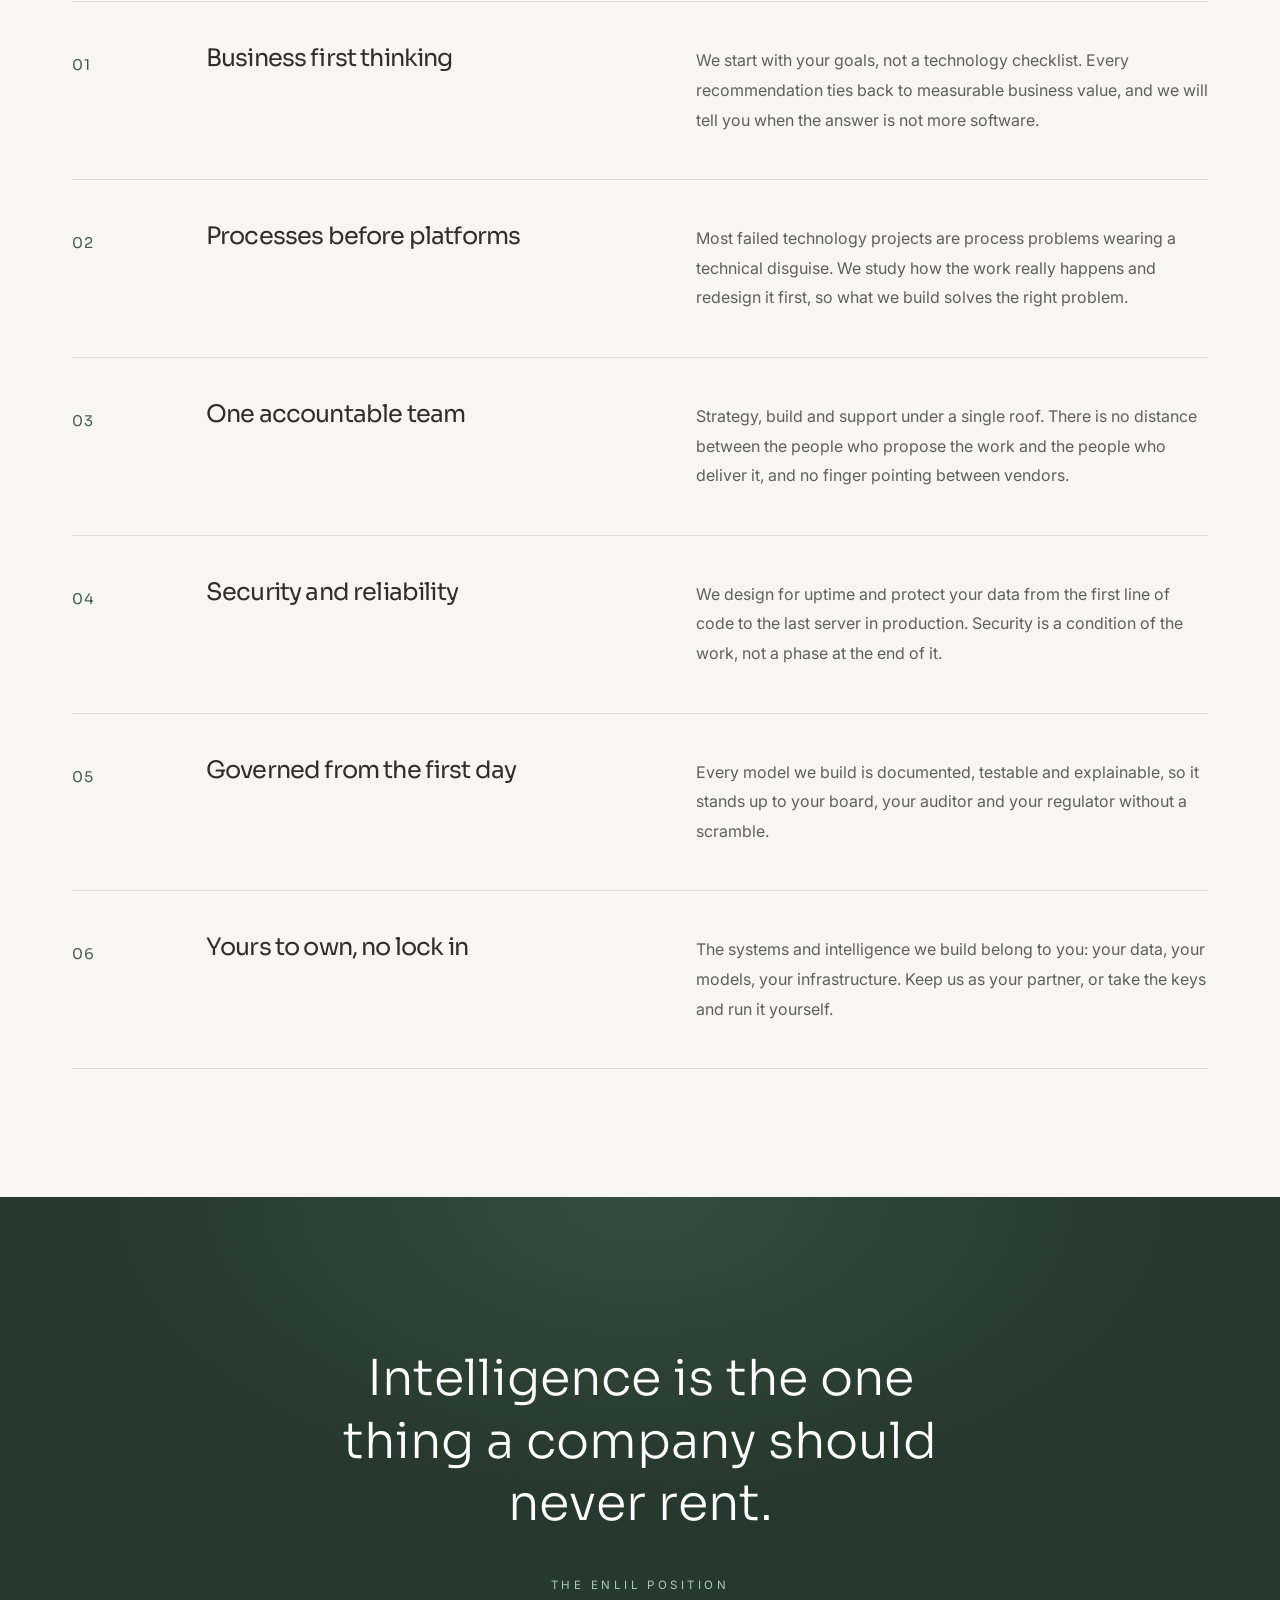
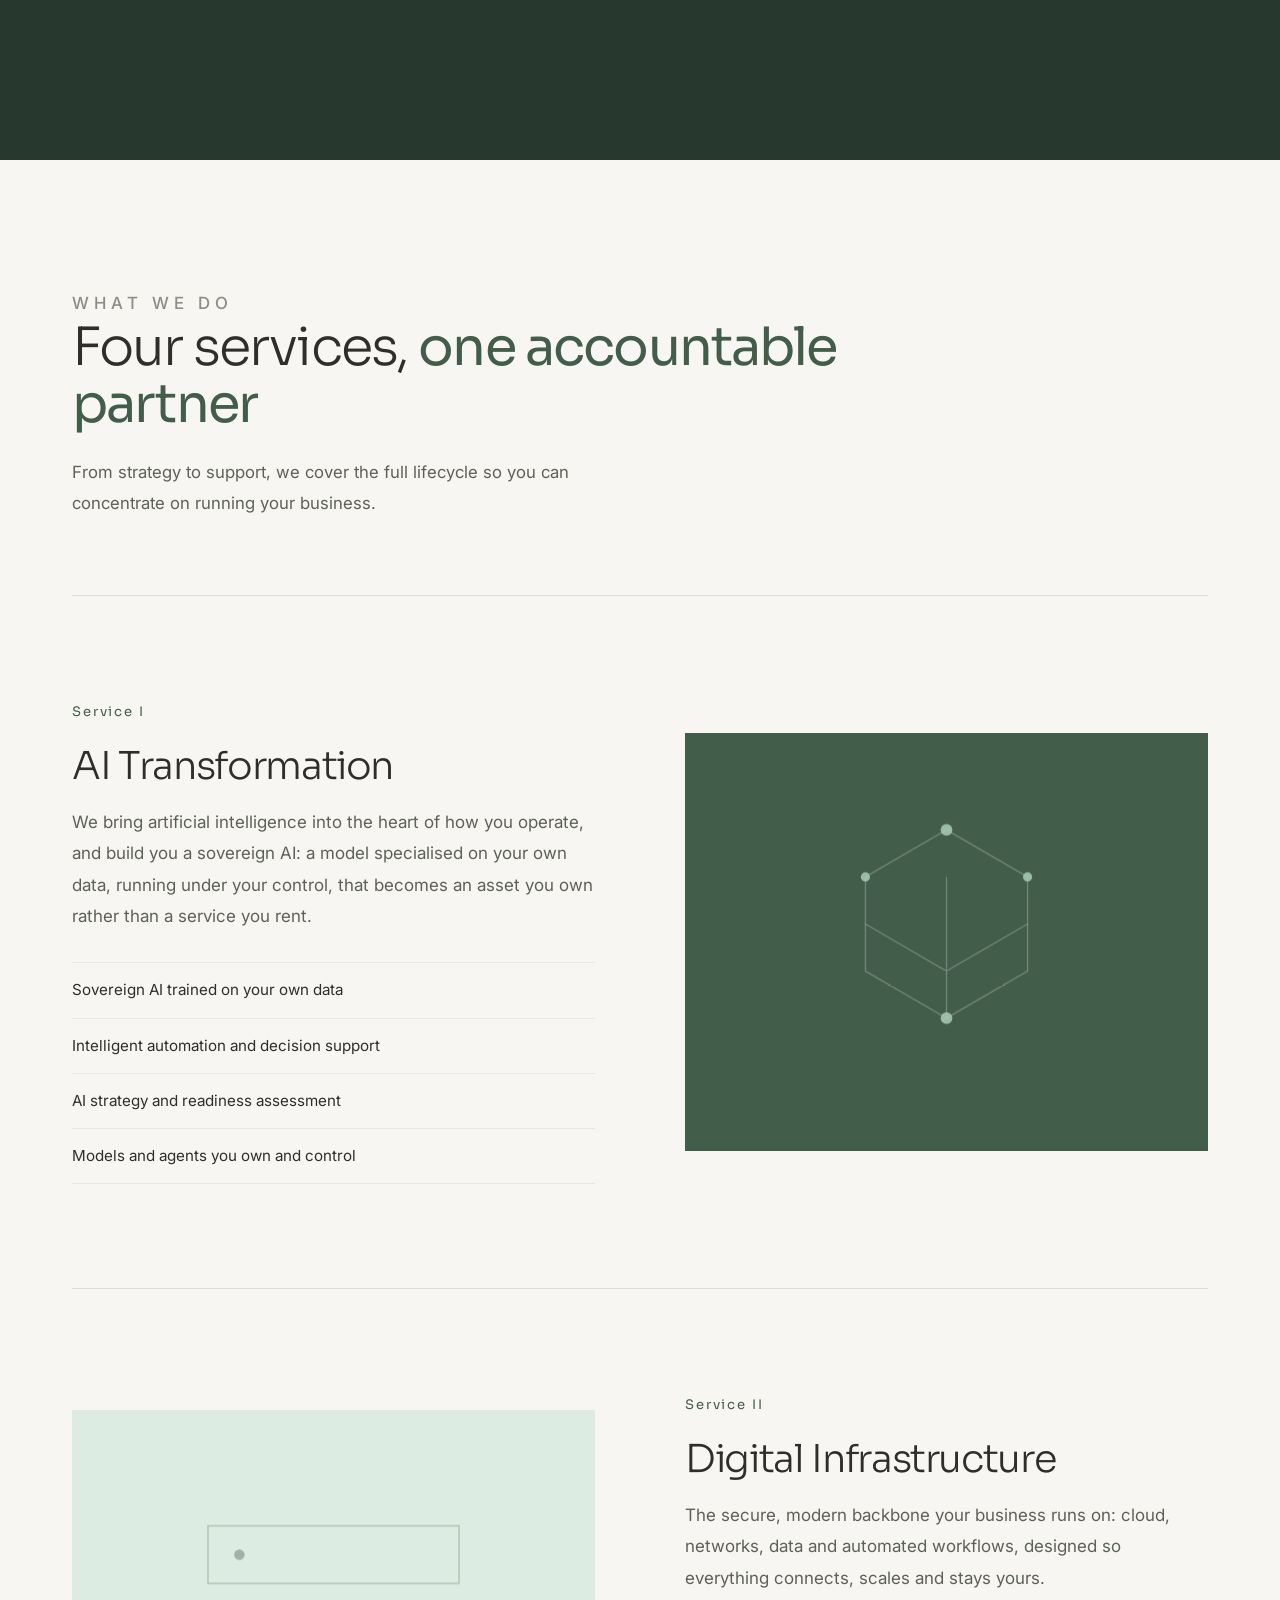
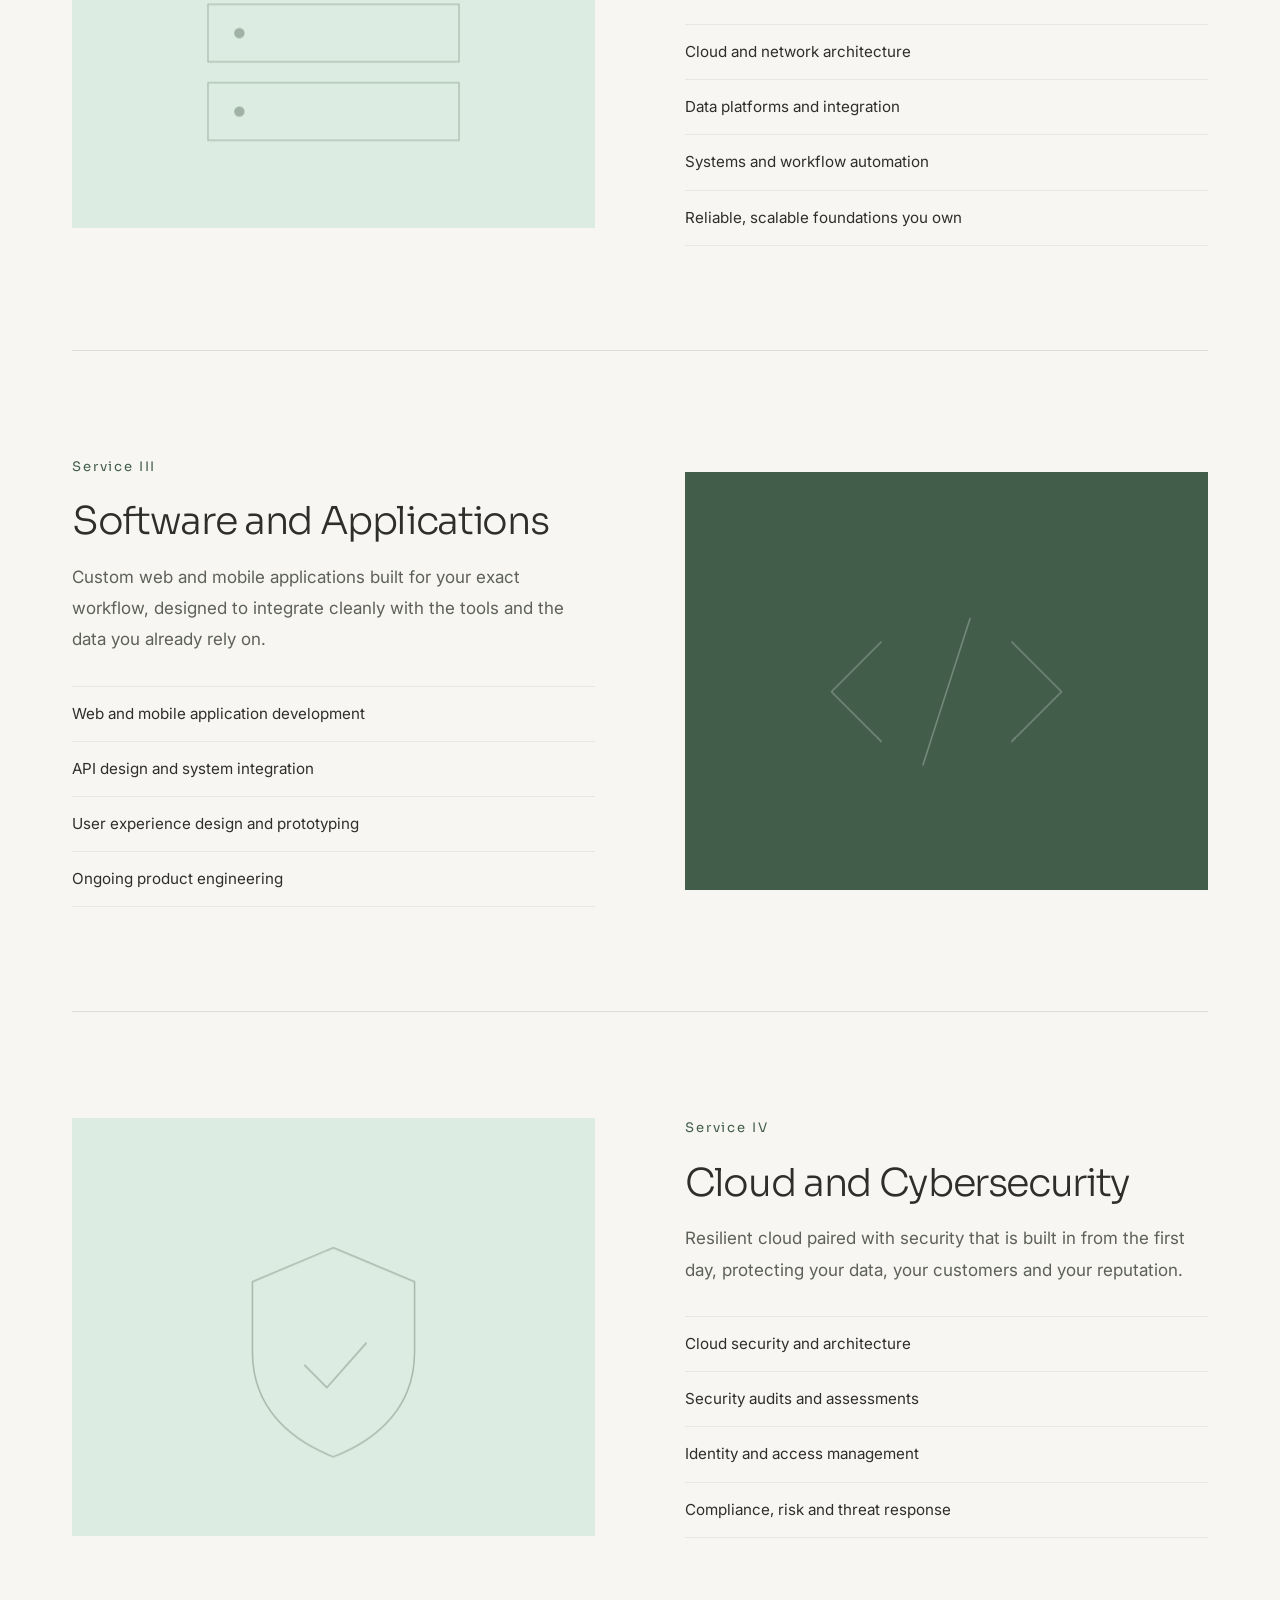
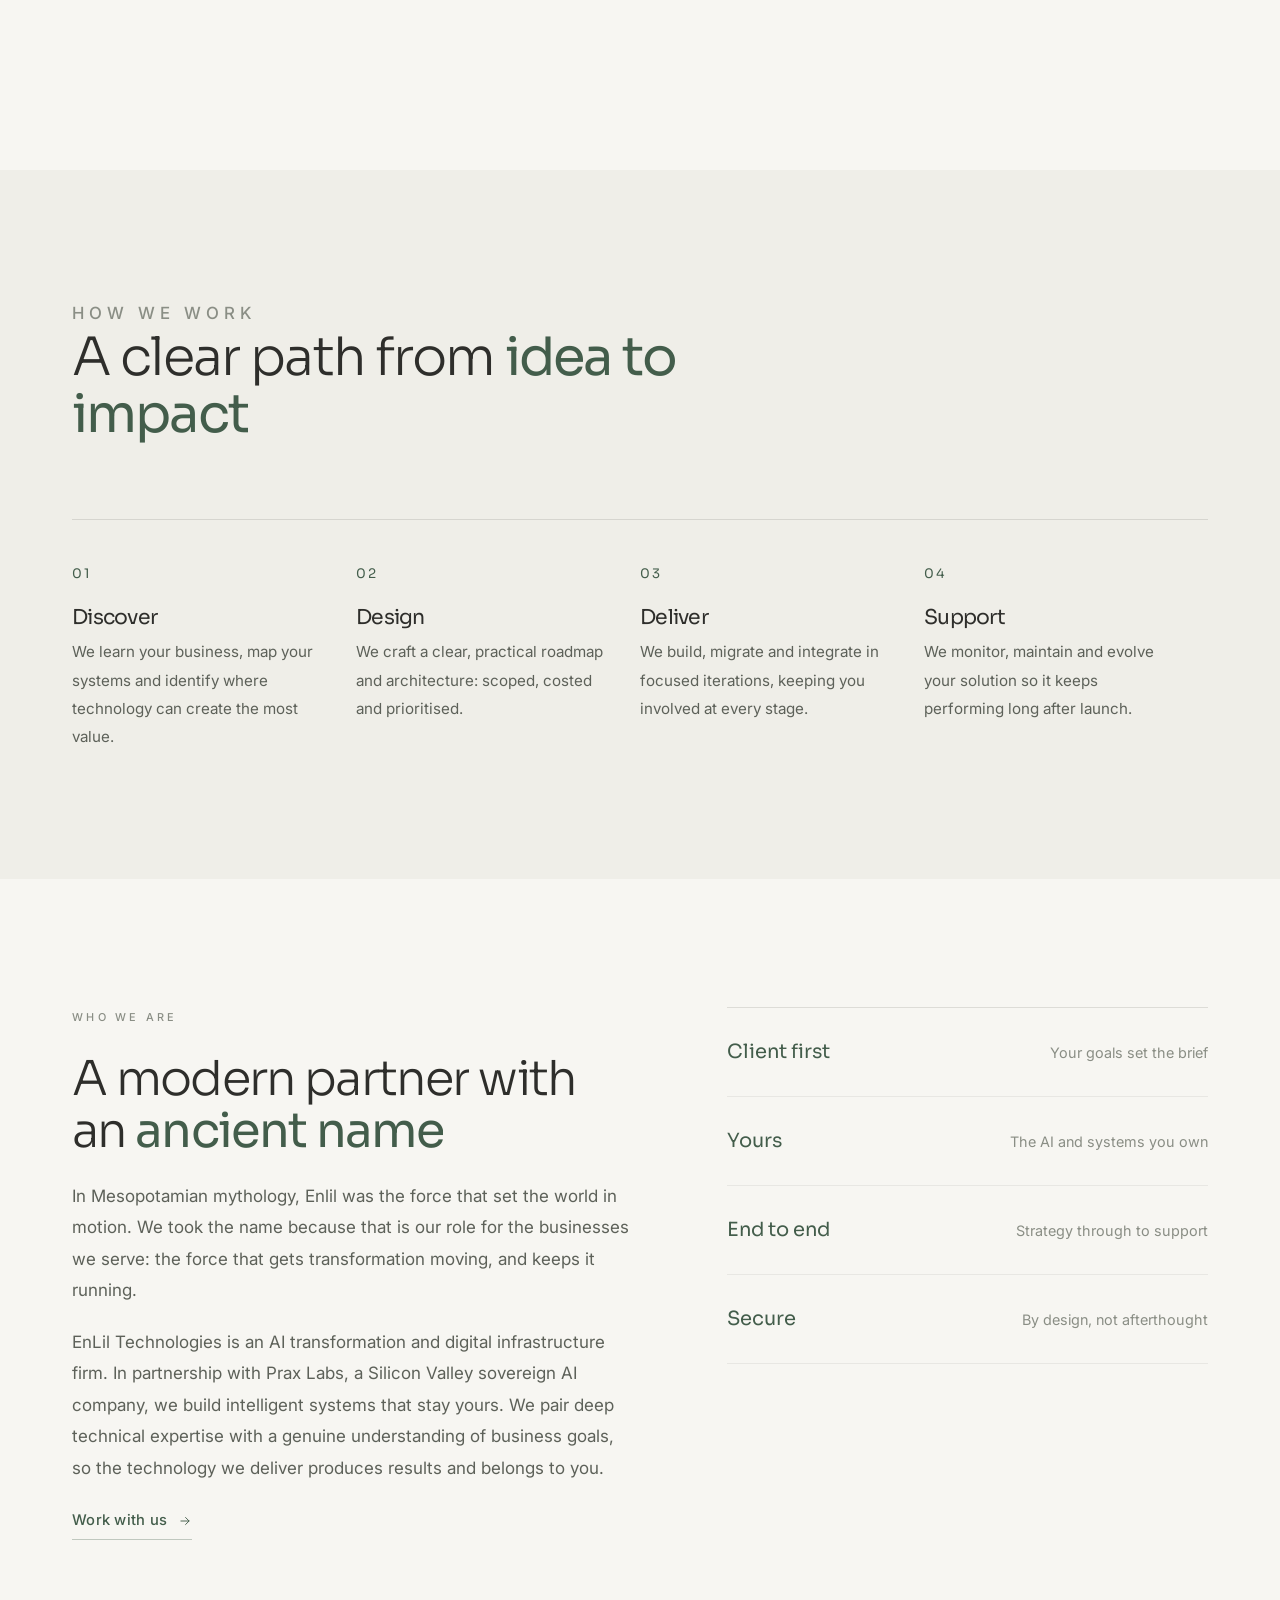
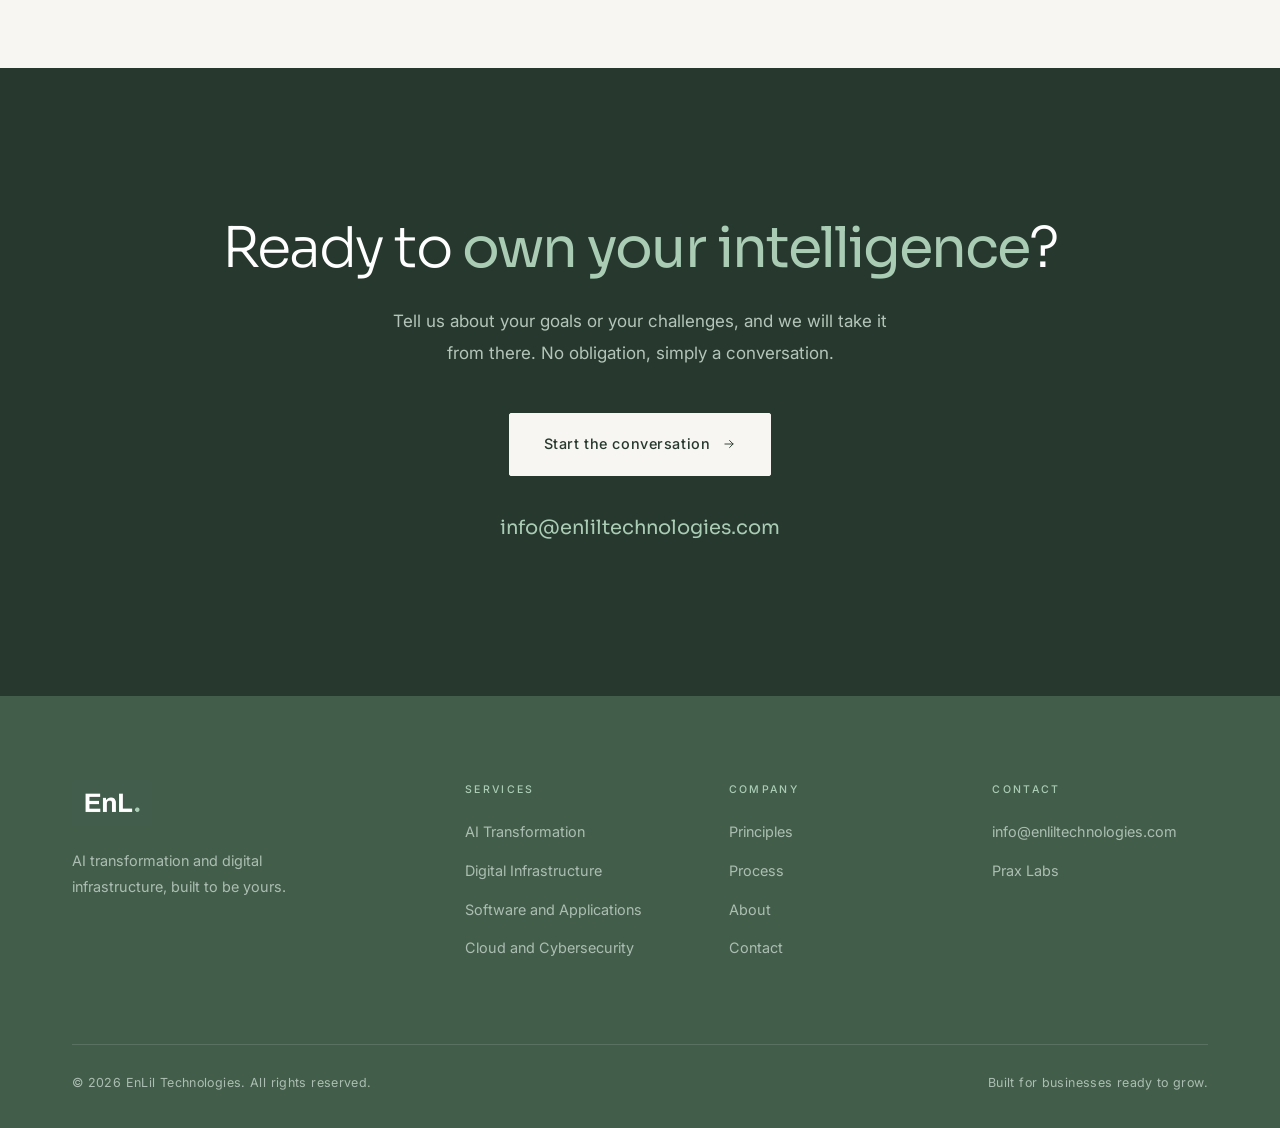
==== commit 7339524f: "Give the hero an animated gradient matching the LinkedIn banner A slow morphing mesh of blurred fore" ====
--- a/preview.html
+++ b/preview.html
@@ -9,7 +9,7 @@
   <link rel="preconnect" href="https://fonts.googleapis.com" />
   <link rel="preconnect" href="https://fonts.gstatic.com" crossorigin />
   <link href="https://fonts.googleapis.com/css2?family=Sora:wght@200;300;400;500;600&family=Inter:wght@400;450;500&display=swap" rel="stylesheet" />
-  <link rel="stylesheet" href="styles-v2.css?v=7" />
+  <link rel="stylesheet" href="styles-v2.css?v=8" />
   <link rel="icon" type="image/png" href="assets/favicon.png" />
 </head>
 <body>
@@ -39,6 +39,7 @@
 
 <!-- ================= HERO ================= -->
 <section class="hero">
+  <div class="hero-canvas" aria-hidden="true"><i class="b1"></i><i class="b2"></i><i class="b3"></i><i class="b4"></i><i class="b5"></i></div>
   <div class="container">
     <p class="eyebrow reveal">AI Transformation and Digital Infrastructure</p>
     <h1 class="split">Intelligent systems your business <em>actually owns</em>.</h1>
--- a/styles-v2.css
+++ b/styles-v2.css
@@ -352,3 +352,43 @@
   .srow-art::after { display: none !important; }
   .cursor { display: none; }
 }
+
+/* ============================================================
+   Animated gradient hero (matches the LinkedIn banner)
+   ============================================================ */
+.hero { position: relative; overflow: hidden; background: var(--forest-deep); }
+.hero::before { display: none; }
+
+.hero-canvas { position: absolute; inset: -25%; z-index: 0; filter: blur(80px); pointer-events: none; }
+.hero-canvas i {
+  position: absolute; display: block; border-radius: 50%;
+  mix-blend-mode: screen; will-change: transform;
+}
+.hero-canvas .b1 { width: 62vw; height: 62vw; left: -12%; top: -8%;  background: #5c8f6c; animation: drift1 30s var(--ease) infinite alternate; }
+.hero-canvas .b2 { width: 52vw; height: 52vw; left: 44%;  top: 6%;   background: #aaccb5; animation: drift2 38s var(--ease) infinite alternate; }
+.hero-canvas .b3 { width: 46vw; height: 46vw; left: 8%;   top: 46%;  background: #7fb892; animation: drift3 26s var(--ease) infinite alternate; }
+.hero-canvas .b4 { width: 34vw; height: 34vw; left: 56%;  top: 36%;  background: #e8f3ec; opacity: 0.75; animation: drift4 34s var(--ease) infinite alternate; }
+.hero-canvas .b5 { width: 58vw; height: 58vw; left: 62%;  top: -14%; background: #3f6b4e; animation: drift5 42s var(--ease) infinite alternate; }
+
+@keyframes drift1 { from { transform: translate3d(0,0,0) scale(1); } to { transform: translate3d(14%, 10%, 0) scale(1.18); } }
+@keyframes drift2 { from { transform: translate3d(0,0,0) scale(1.1); } to { transform: translate3d(-18%, 14%, 0) scale(0.92); } }
+@keyframes drift3 { from { transform: translate3d(0,0,0) scale(0.95); } to { transform: translate3d(22%, -16%, 0) scale(1.22); } }
+@keyframes drift4 { from { transform: translate3d(0,0,0) scale(1); } to { transform: translate3d(-24%, -12%, 0) scale(1.3); } }
+@keyframes drift5 { from { transform: translate3d(0,0,0) scale(1.05); } to { transform: translate3d(-12%, 18%, 0) scale(0.9); } }
+
+/* hero type on the dark canvas */
+.hero .eyebrow { color: rgba(221, 236, 226, 0.72); }
+.hero h1 { color: var(--white); }
+.hero h1 em { color: var(--sage); }
+.hero-lead { color: rgba(221, 236, 226, 0.84); }
+.hero .btn { background-color: var(--bone); border-color: var(--bone); color: var(--forest-deep); background-image: linear-gradient(var(--white), var(--white)); }
+.hero .link { color: var(--sage); border-bottom-color: rgba(170, 204, 181, 0.4); }
+.hero .link:hover { border-bottom-color: var(--sage); }
+.hero-marks { border-top-color: rgba(221, 236, 226, 0.22); }
+.hero-marks div { border-right-color: rgba(221, 236, 226, 0.14); }
+.hero-marks .n { color: var(--sage); }
+.hero-marks .t { color: rgba(255, 255, 255, 0.9); }
+
+@media (prefers-reduced-motion: reduce) {
+  .hero-canvas i { animation: none !important; }
+}
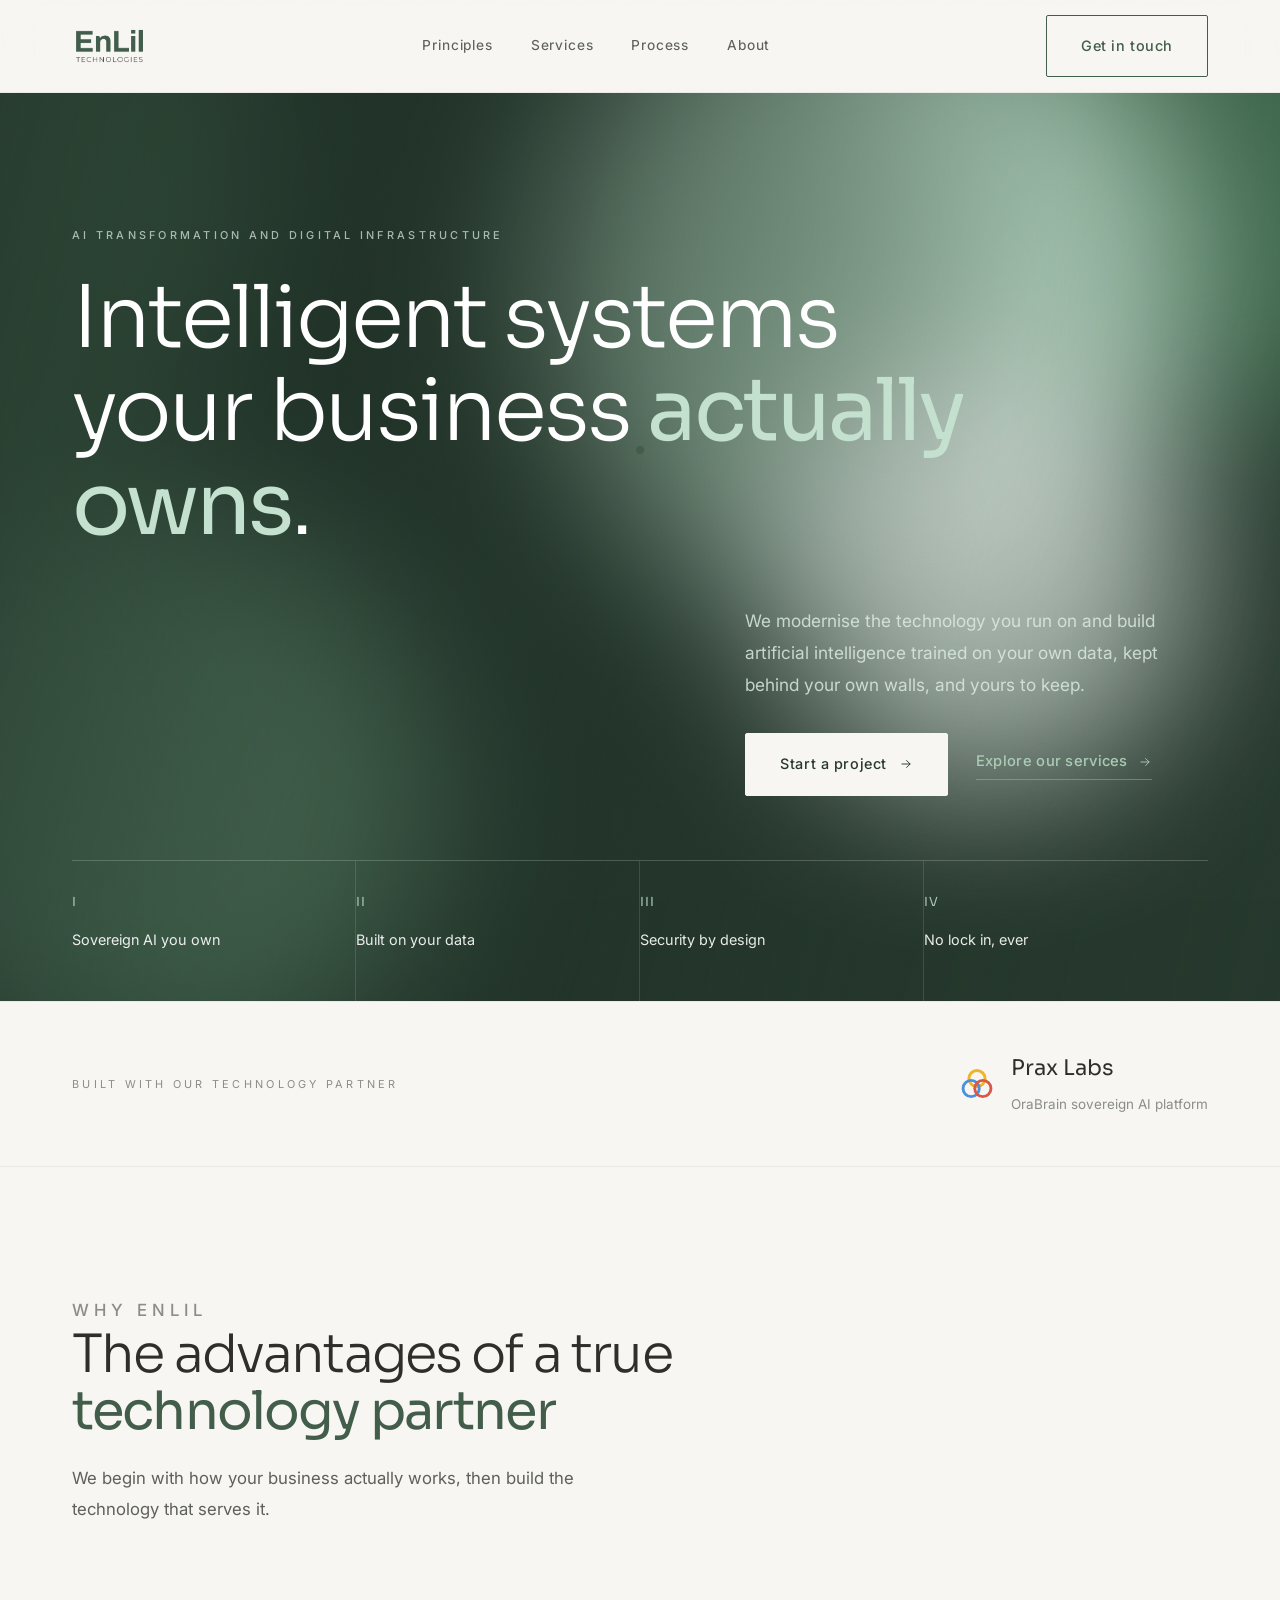
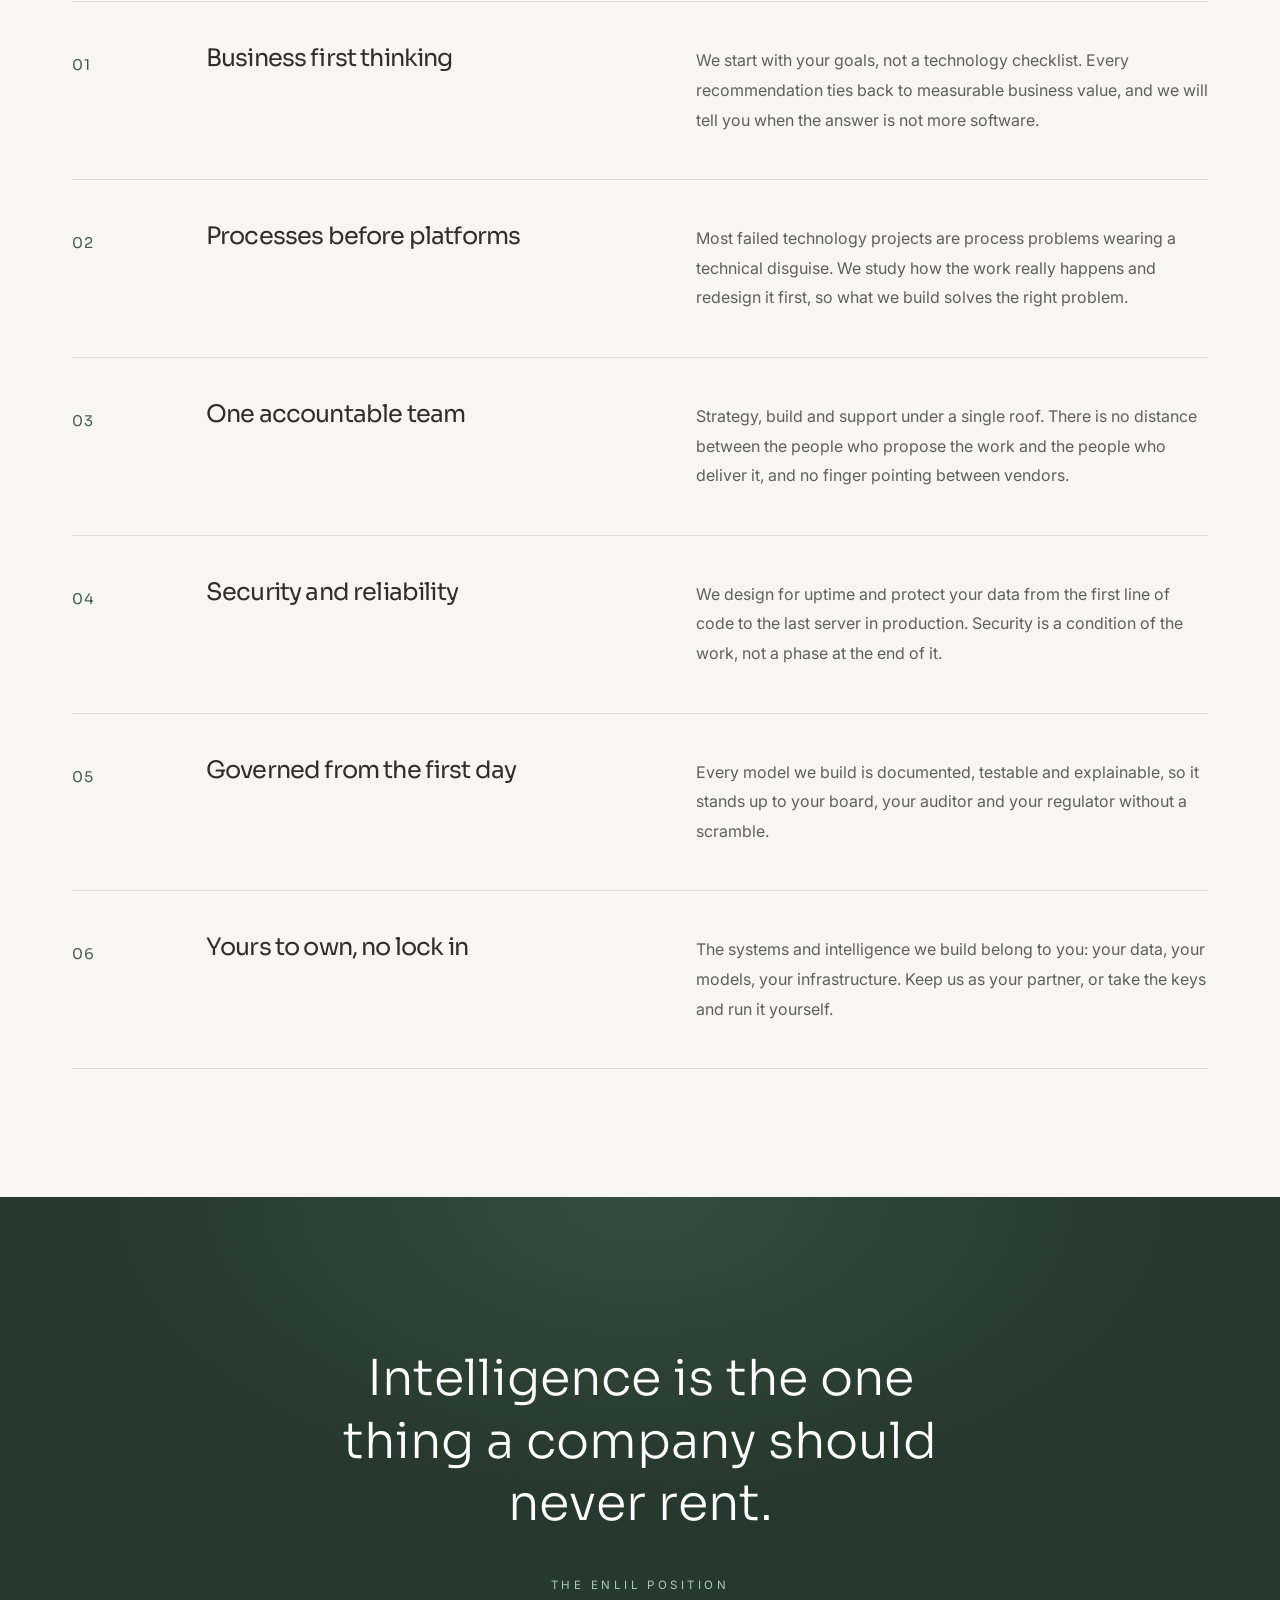
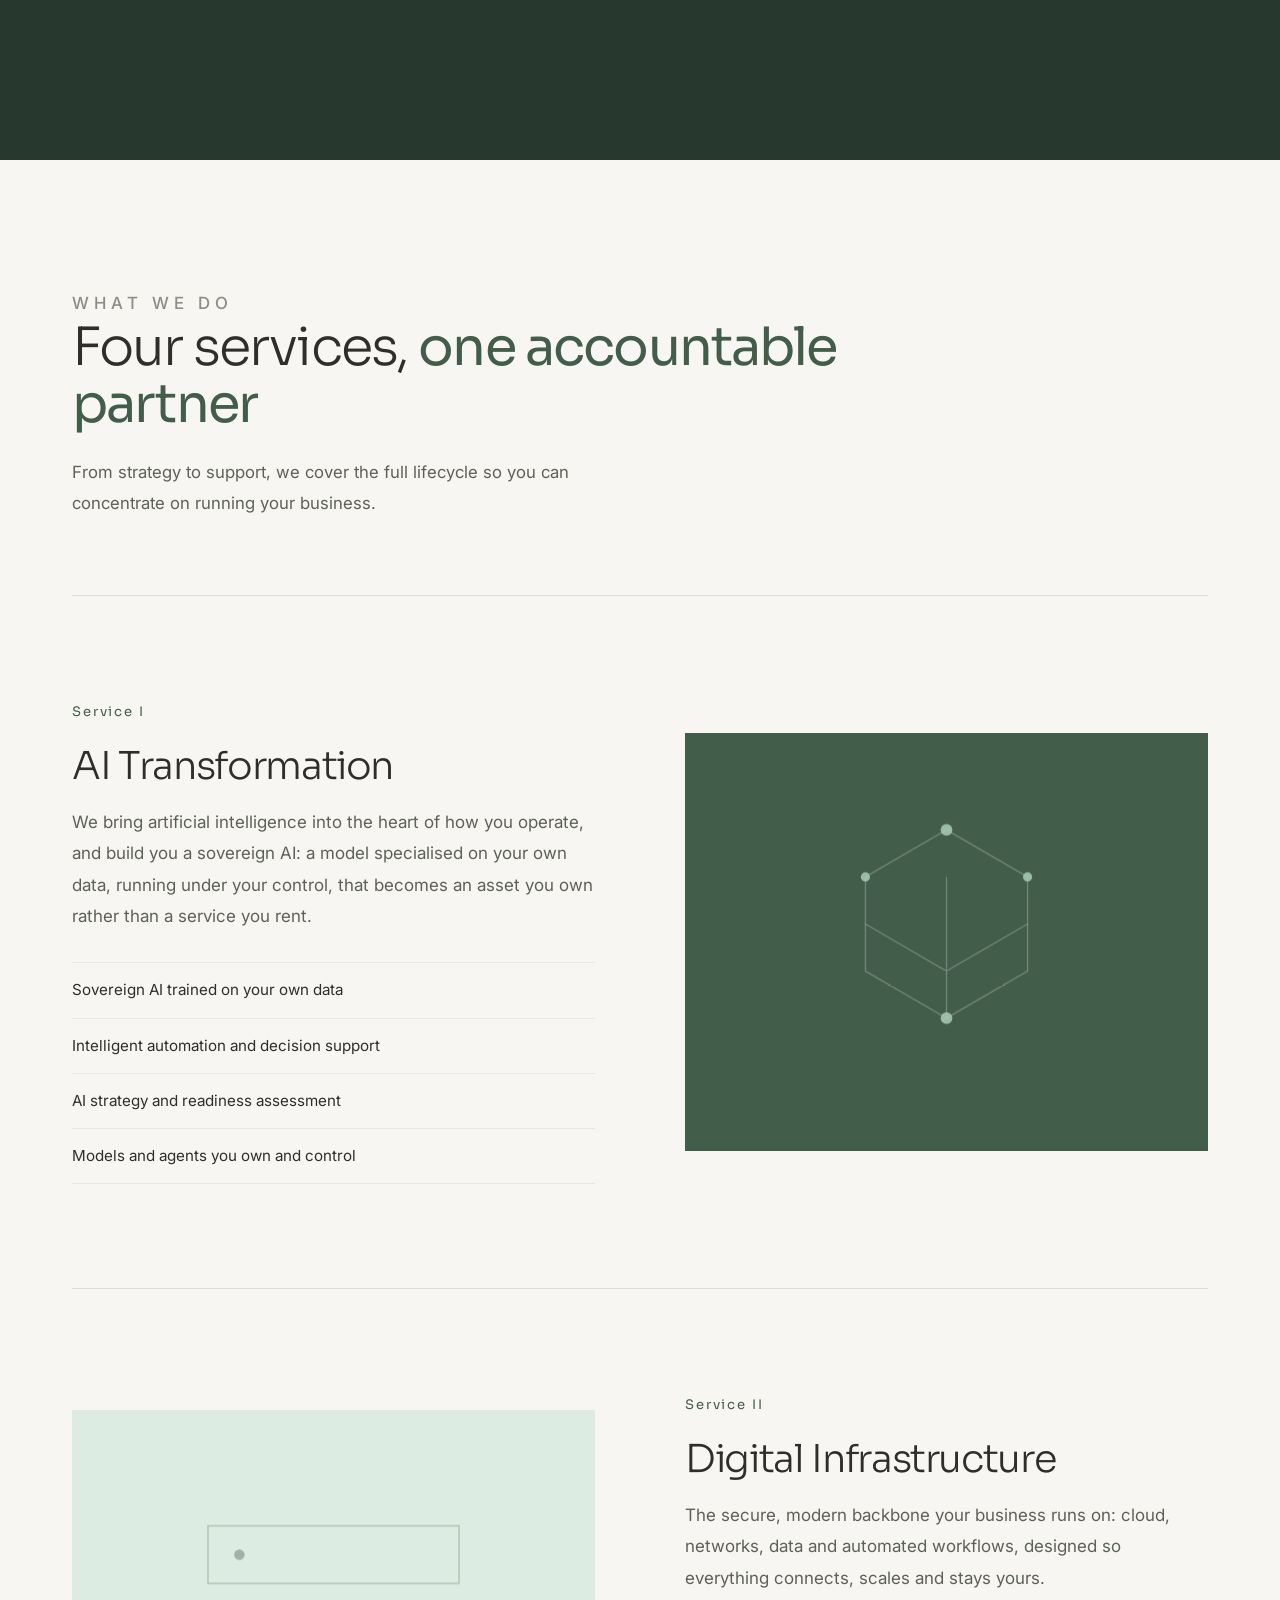
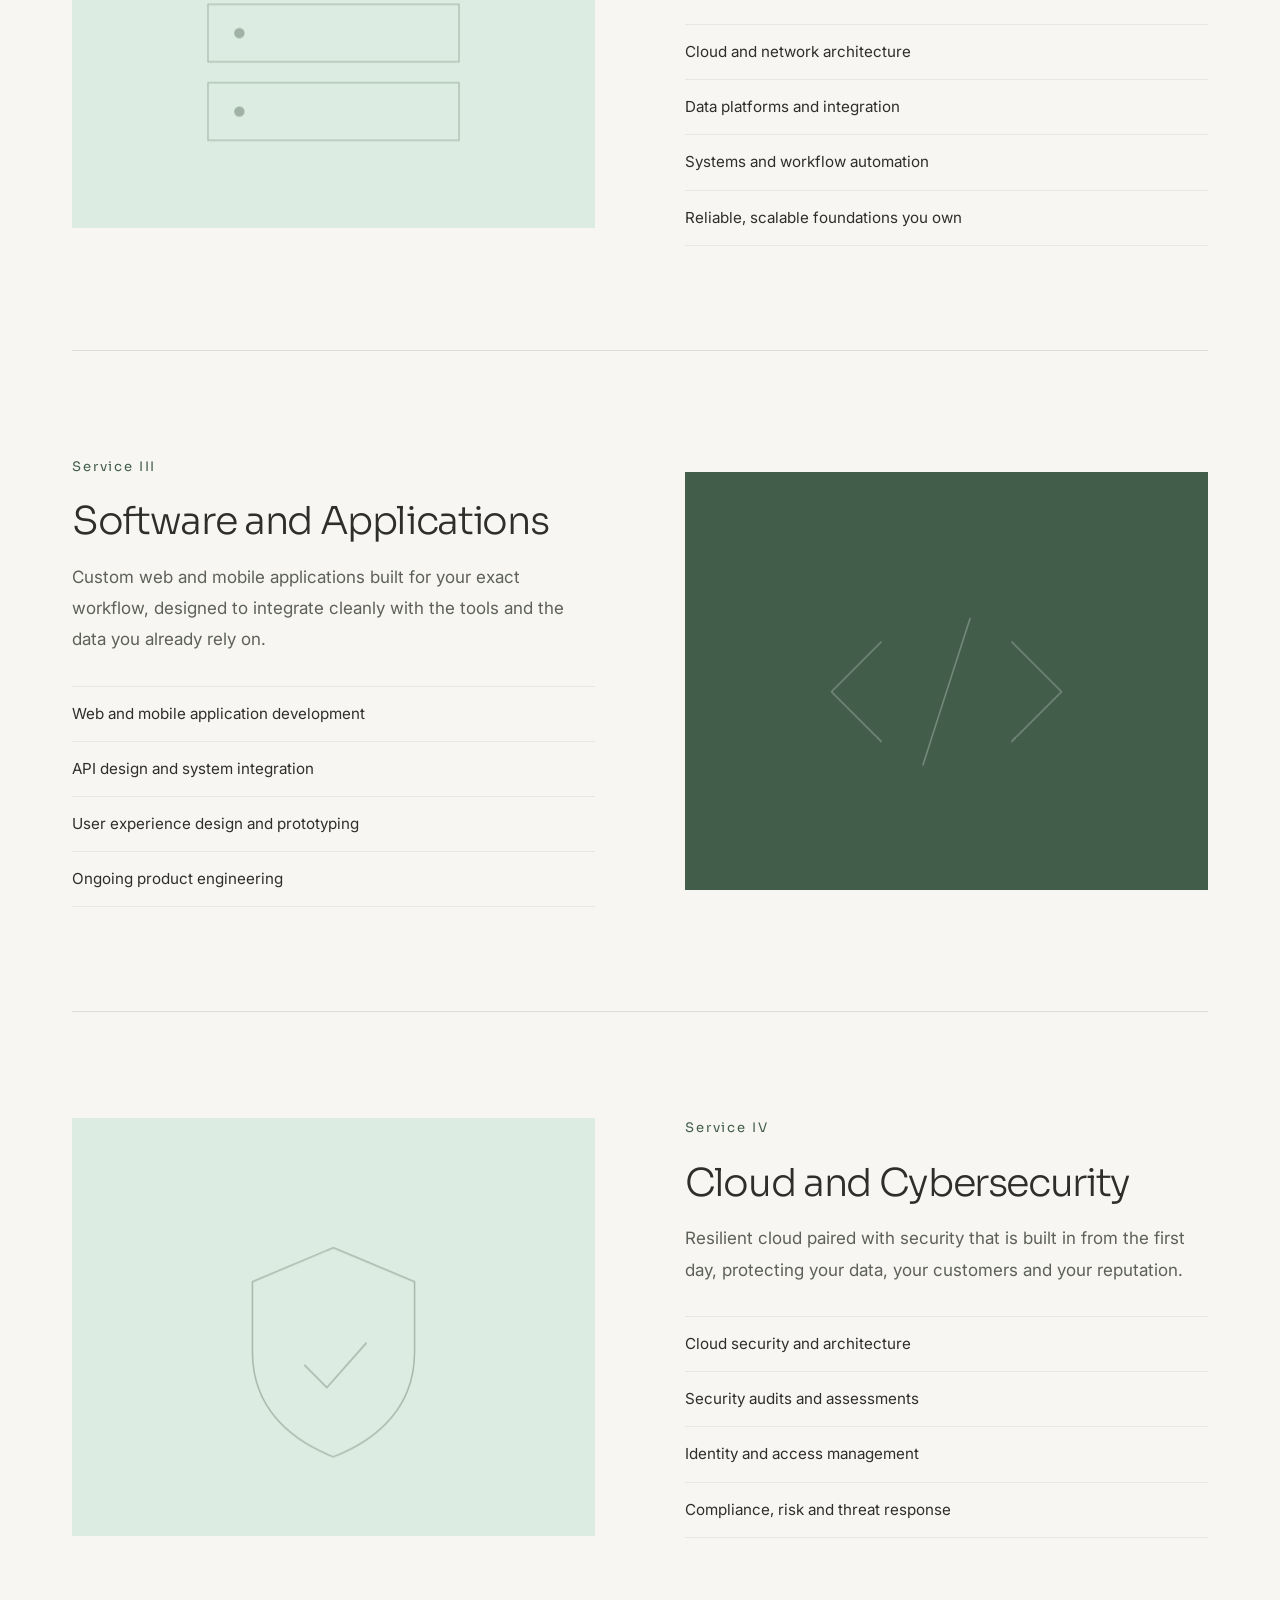
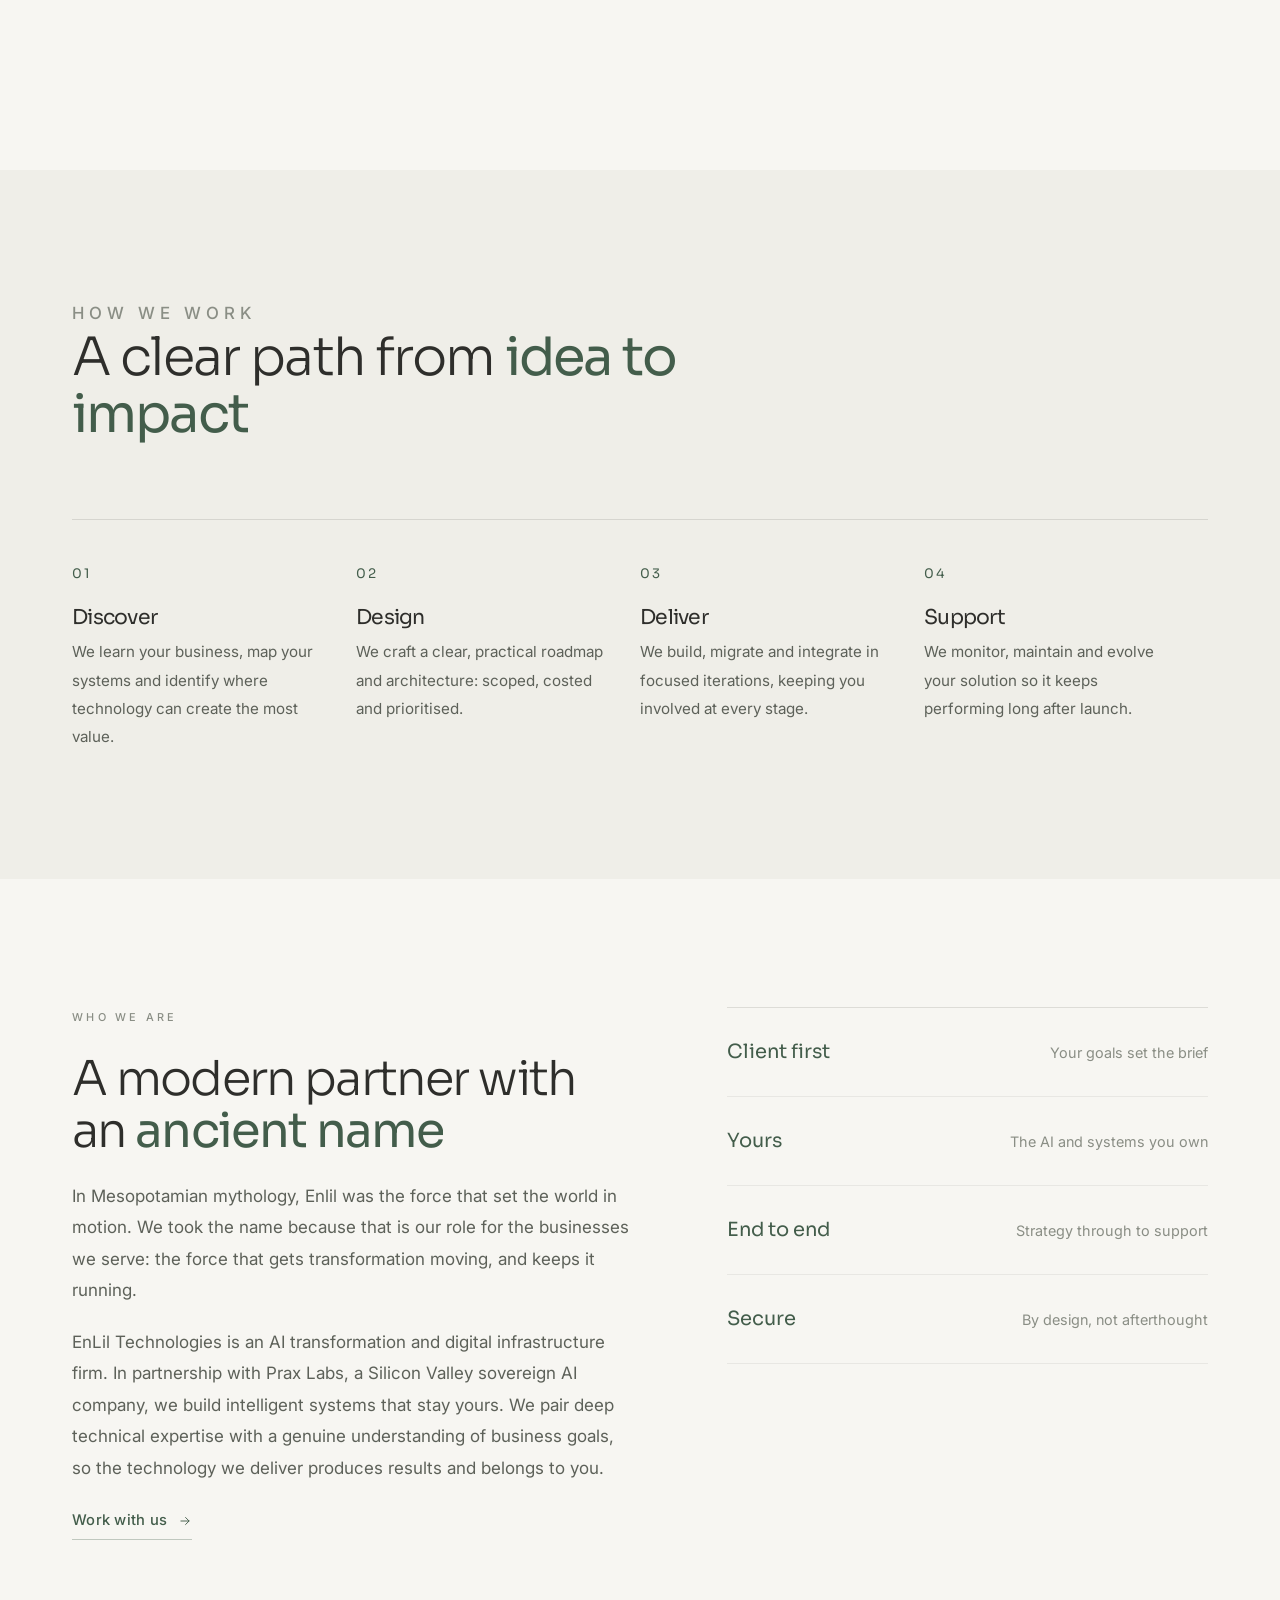
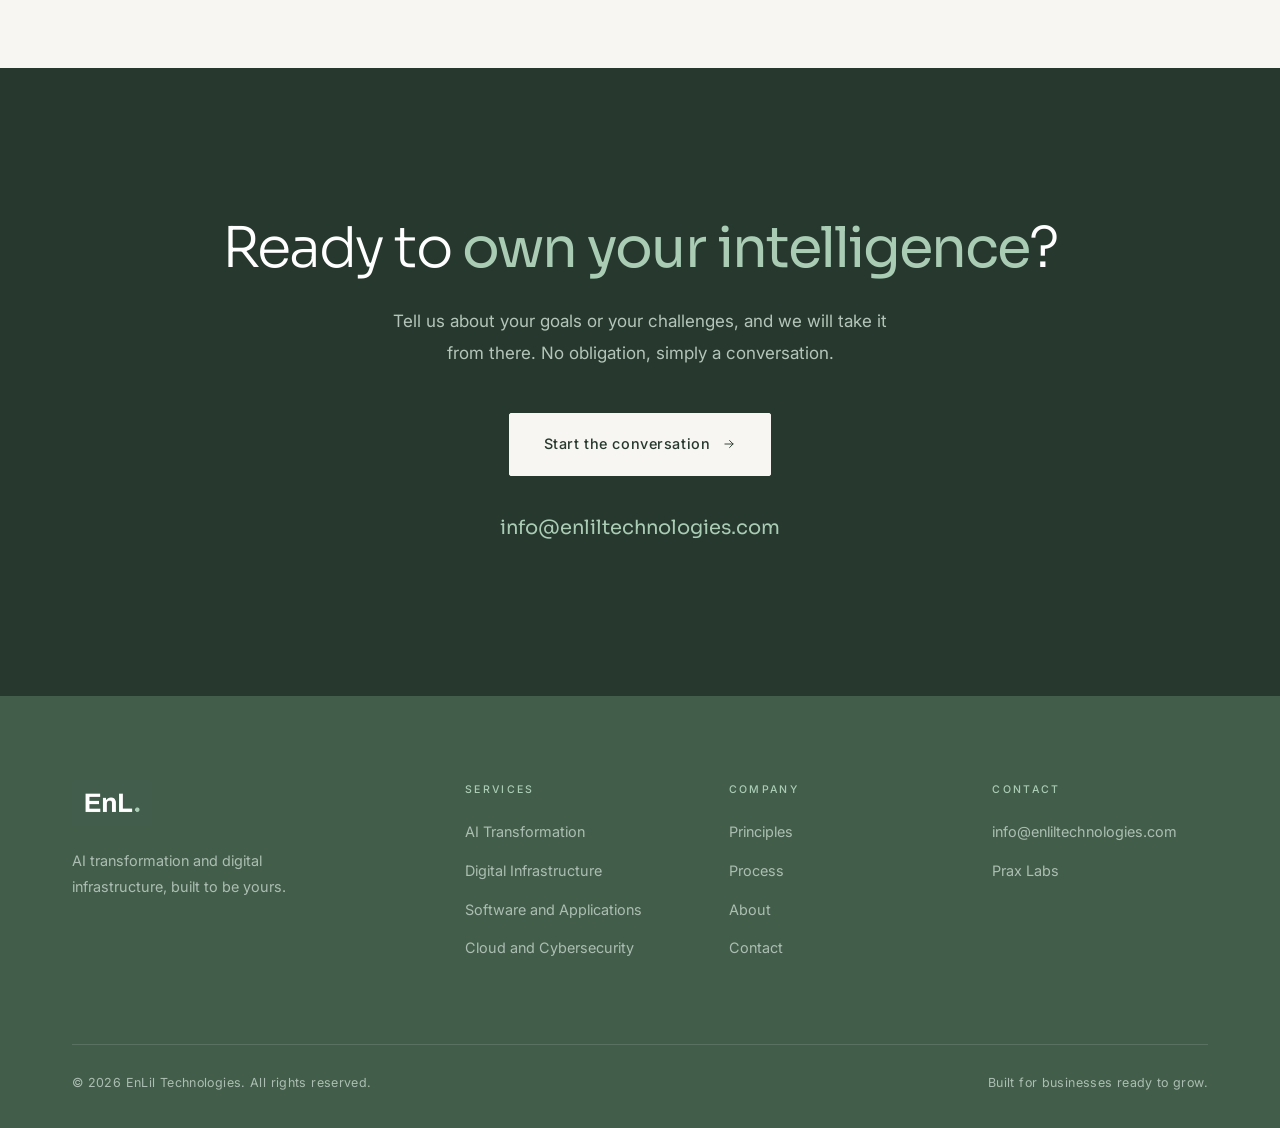
==== commit b2bfd17e: "Add a legibility scrim over the hero gradient The sage accent washed out where the animated gradient" ====
--- a/preview.html
+++ b/preview.html
@@ -9,7 +9,7 @@
   <link rel="preconnect" href="https://fonts.googleapis.com" />
   <link rel="preconnect" href="https://fonts.gstatic.com" crossorigin />
   <link href="https://fonts.googleapis.com/css2?family=Sora:wght@200;300;400;500;600&family=Inter:wght@400;450;500&display=swap" rel="stylesheet" />
-  <link rel="stylesheet" href="styles-v2.css?v=8" />
+  <link rel="stylesheet" href="styles-v2.css?v=9" />
   <link rel="icon" type="image/png" href="assets/favicon.png" />
 </head>
 <body>
--- a/styles-v2.css
+++ b/styles-v2.css
@@ -392,3 +392,15 @@
 @media (prefers-reduced-motion: reduce) {
   .hero-canvas i { animation: none !important; }
 }
+
+/* legibility scrim so type holds against the brightest part of the gradient */
+.hero::after {
+  content: ""; position: absolute; inset: 0; z-index: 1; pointer-events: none;
+  background: linear-gradient(104deg,
+    rgba(31, 48, 38, 0.86) 0%,
+    rgba(31, 48, 38, 0.62) 40%,
+    rgba(31, 48, 38, 0.2) 72%,
+    rgba(31, 48, 38, 0) 100%);
+}
+.hero .container { z-index: 3; }
+.hero h1 em { color: #c4e0ce; }
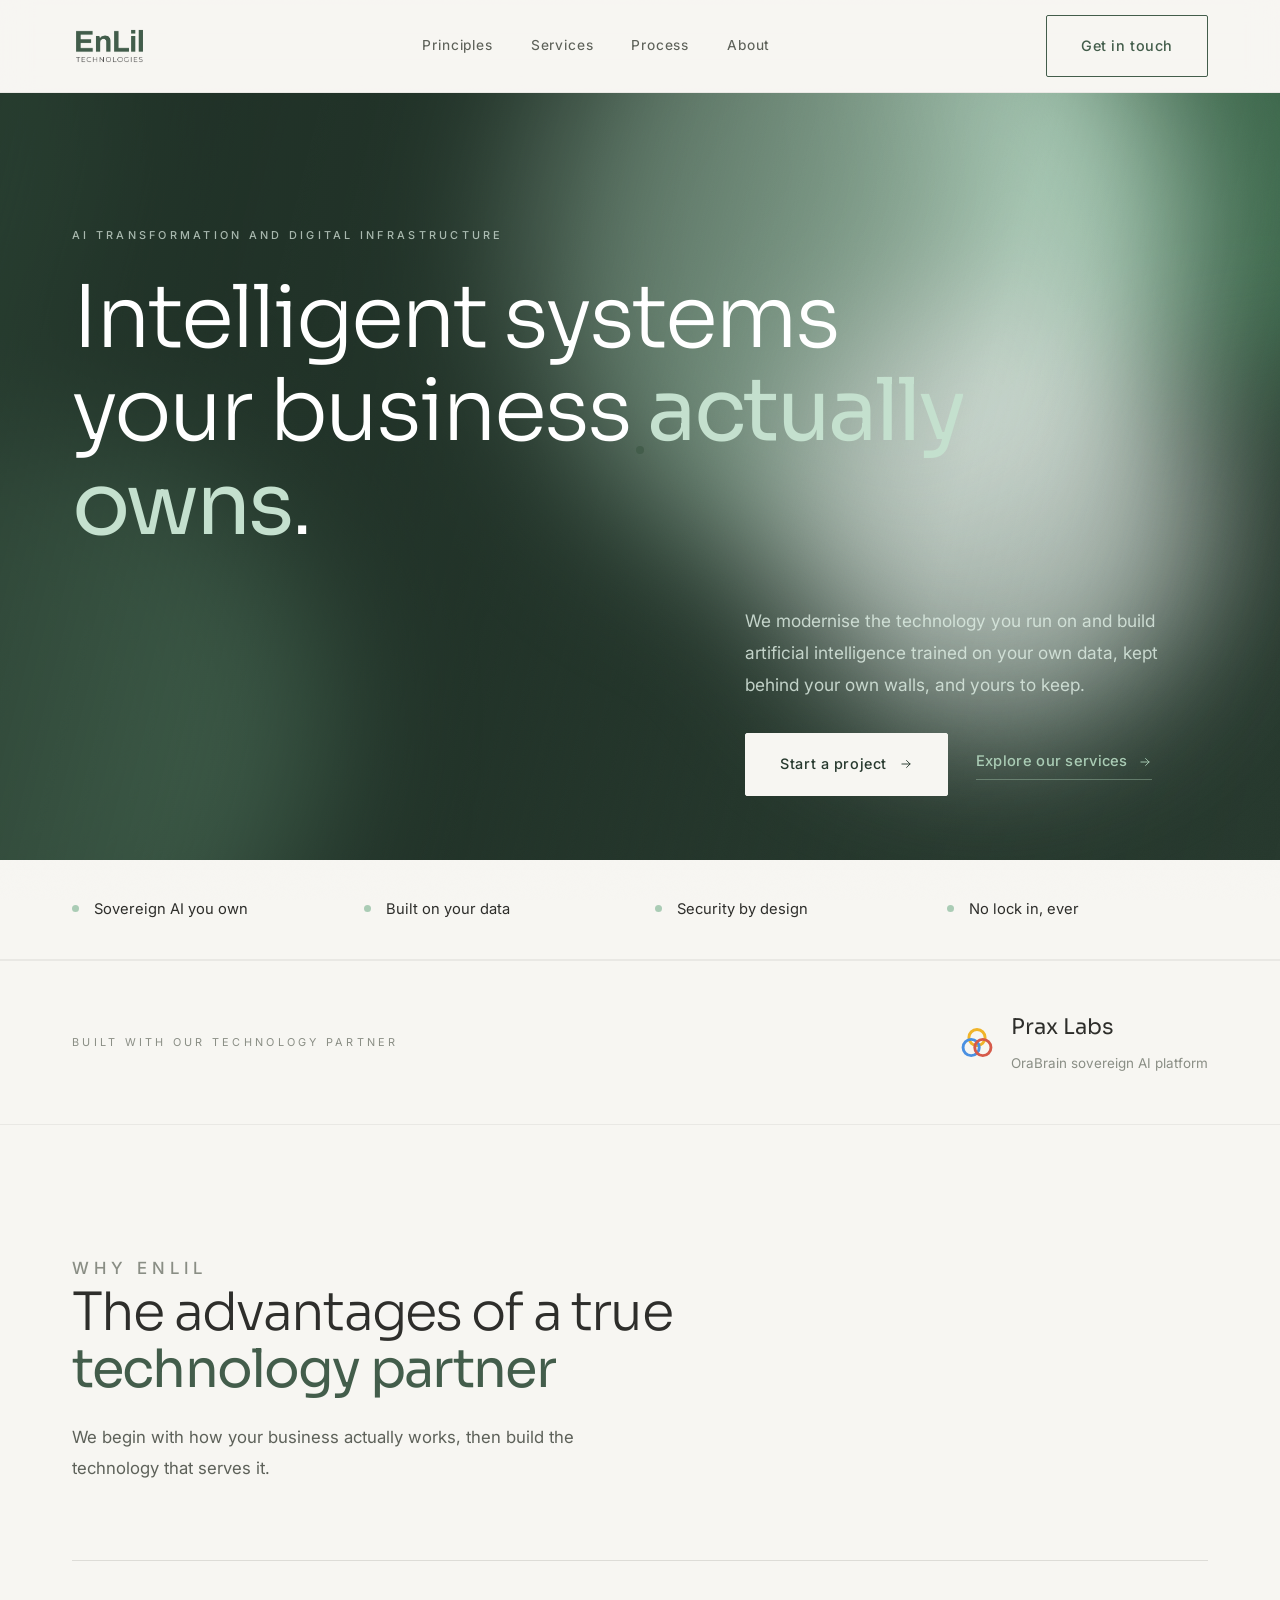
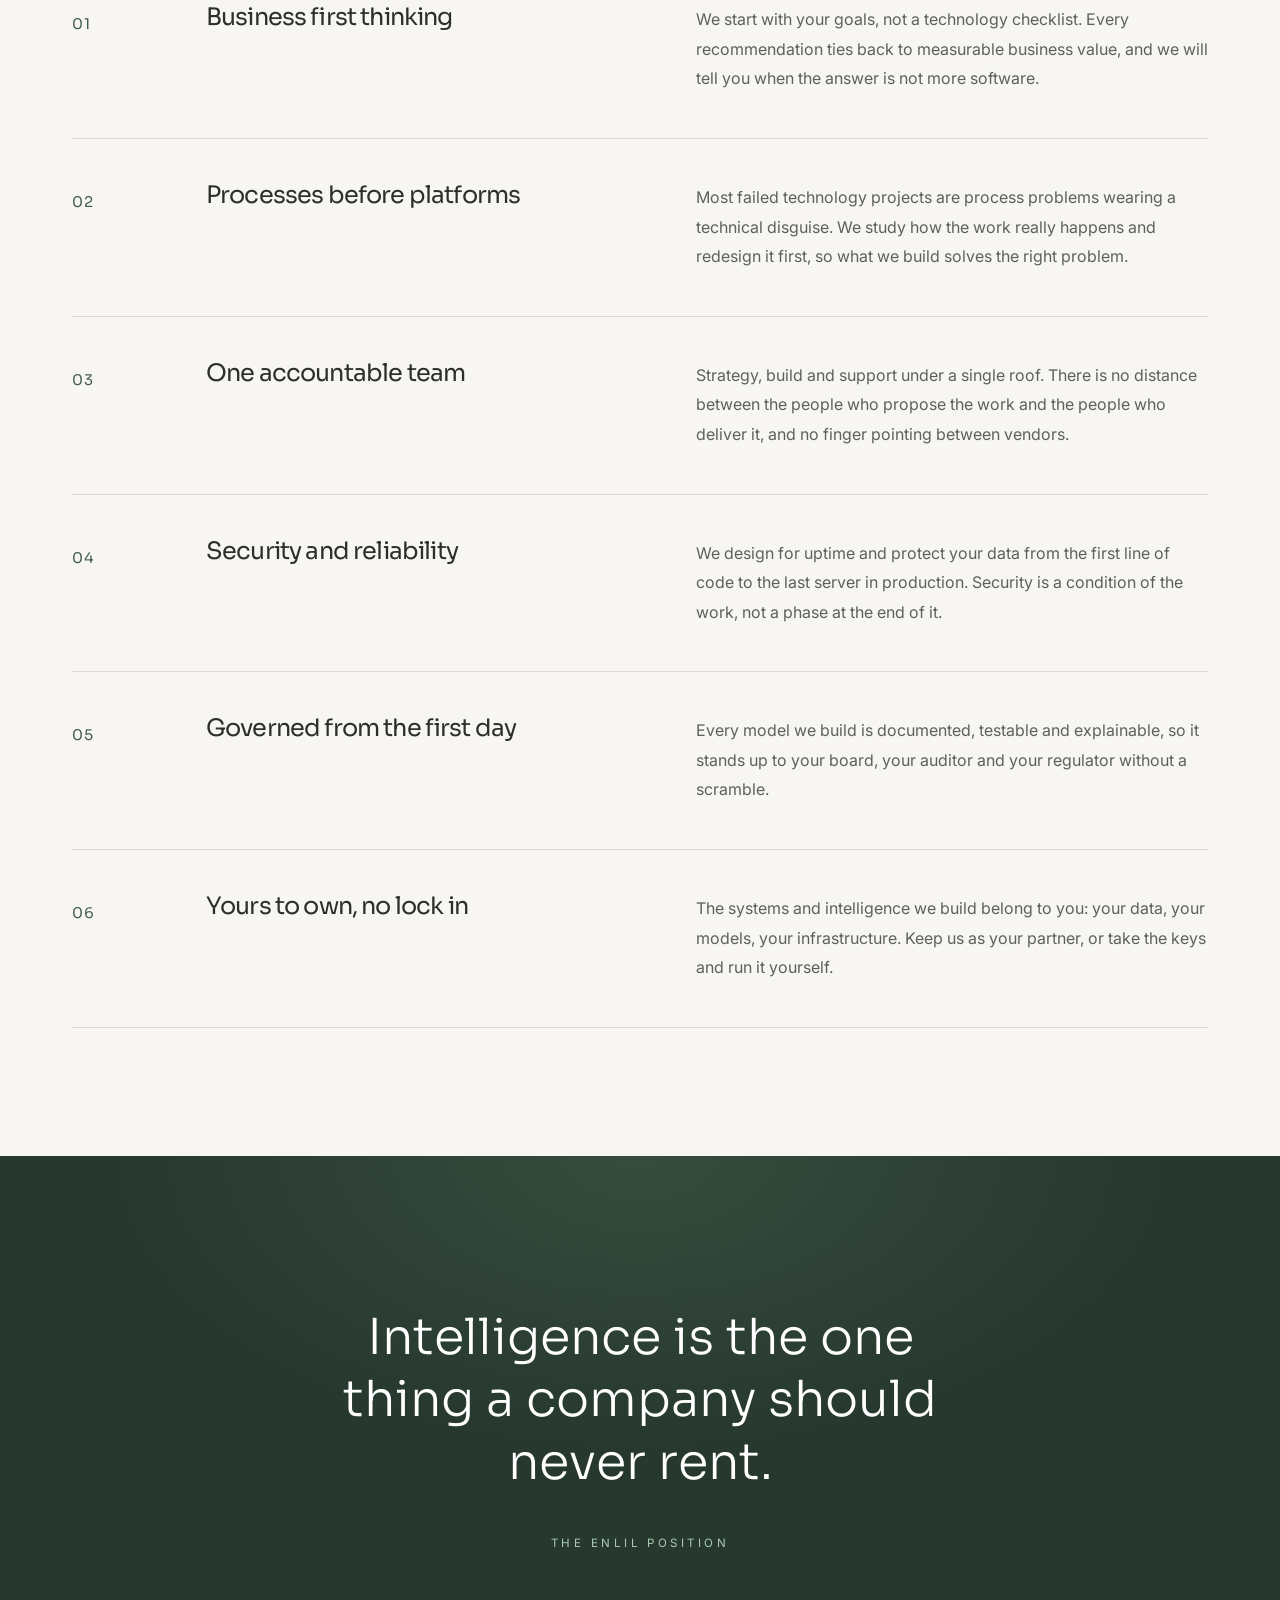
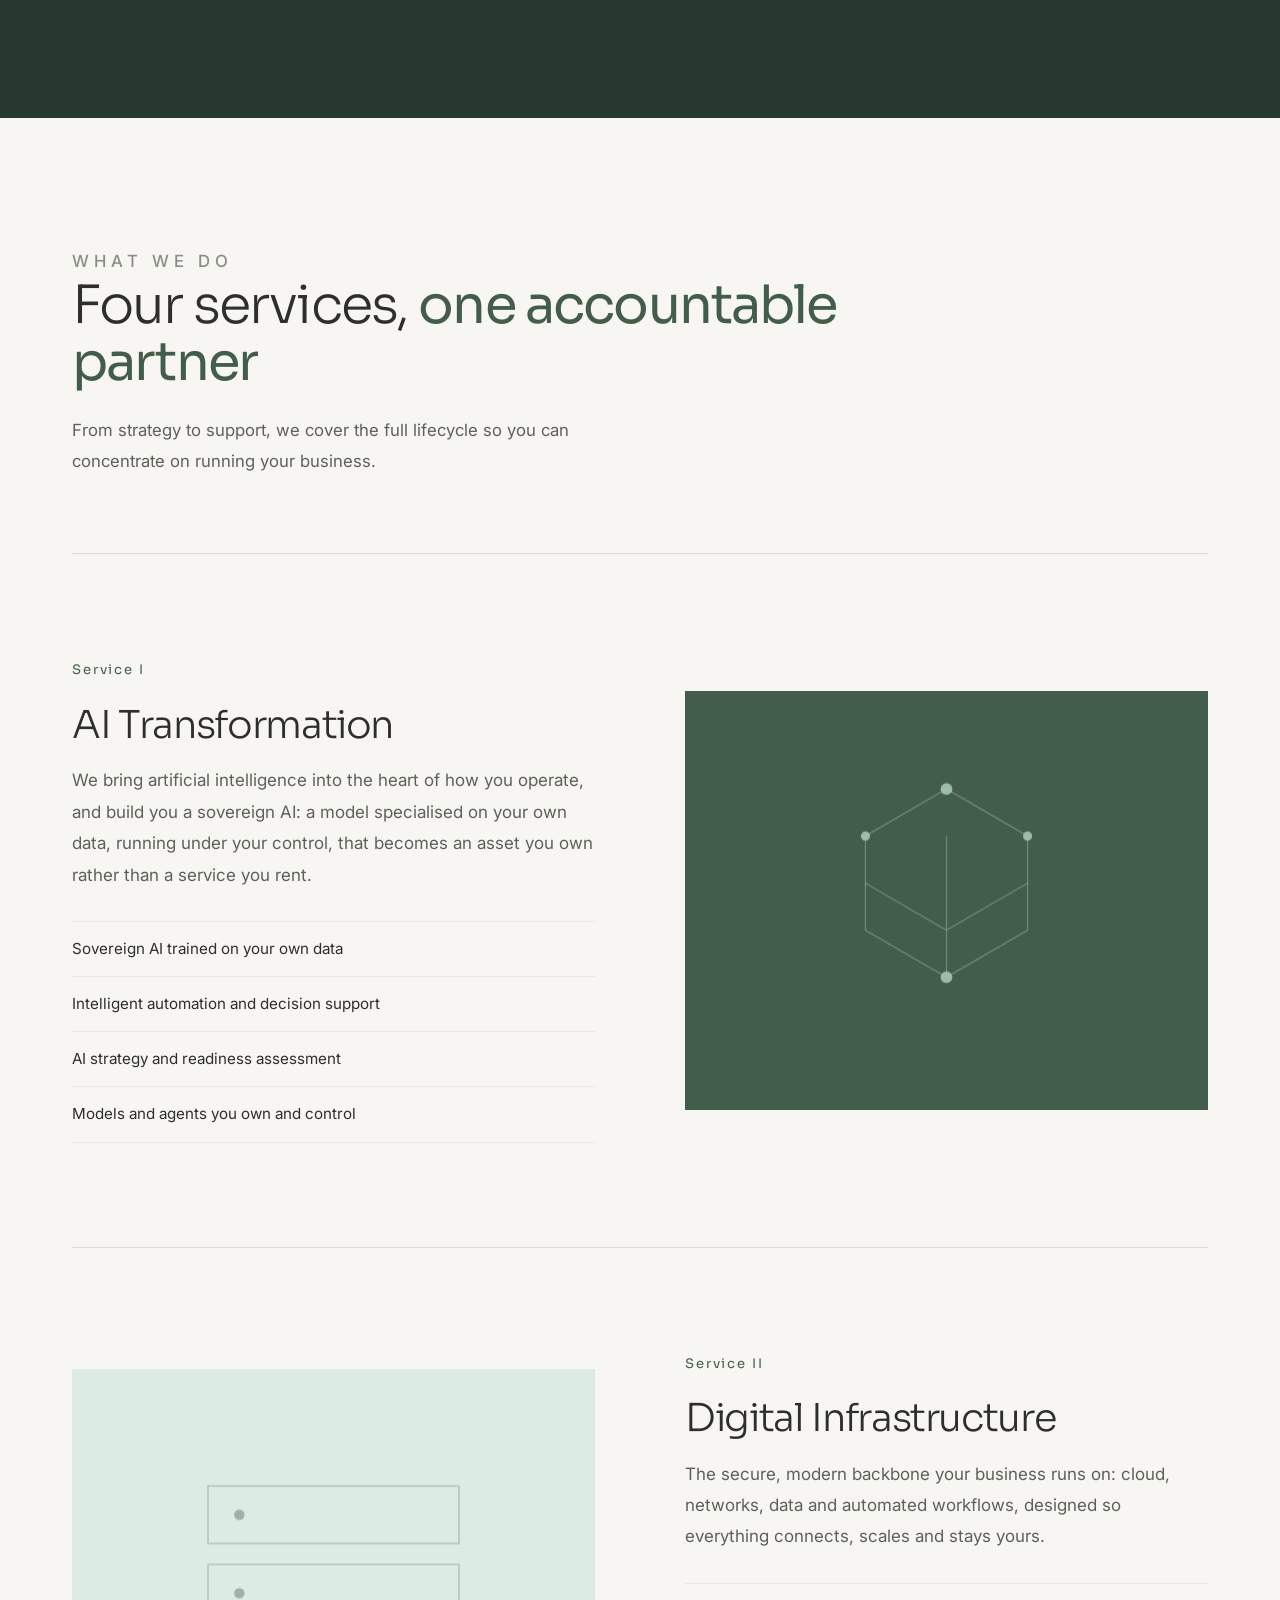
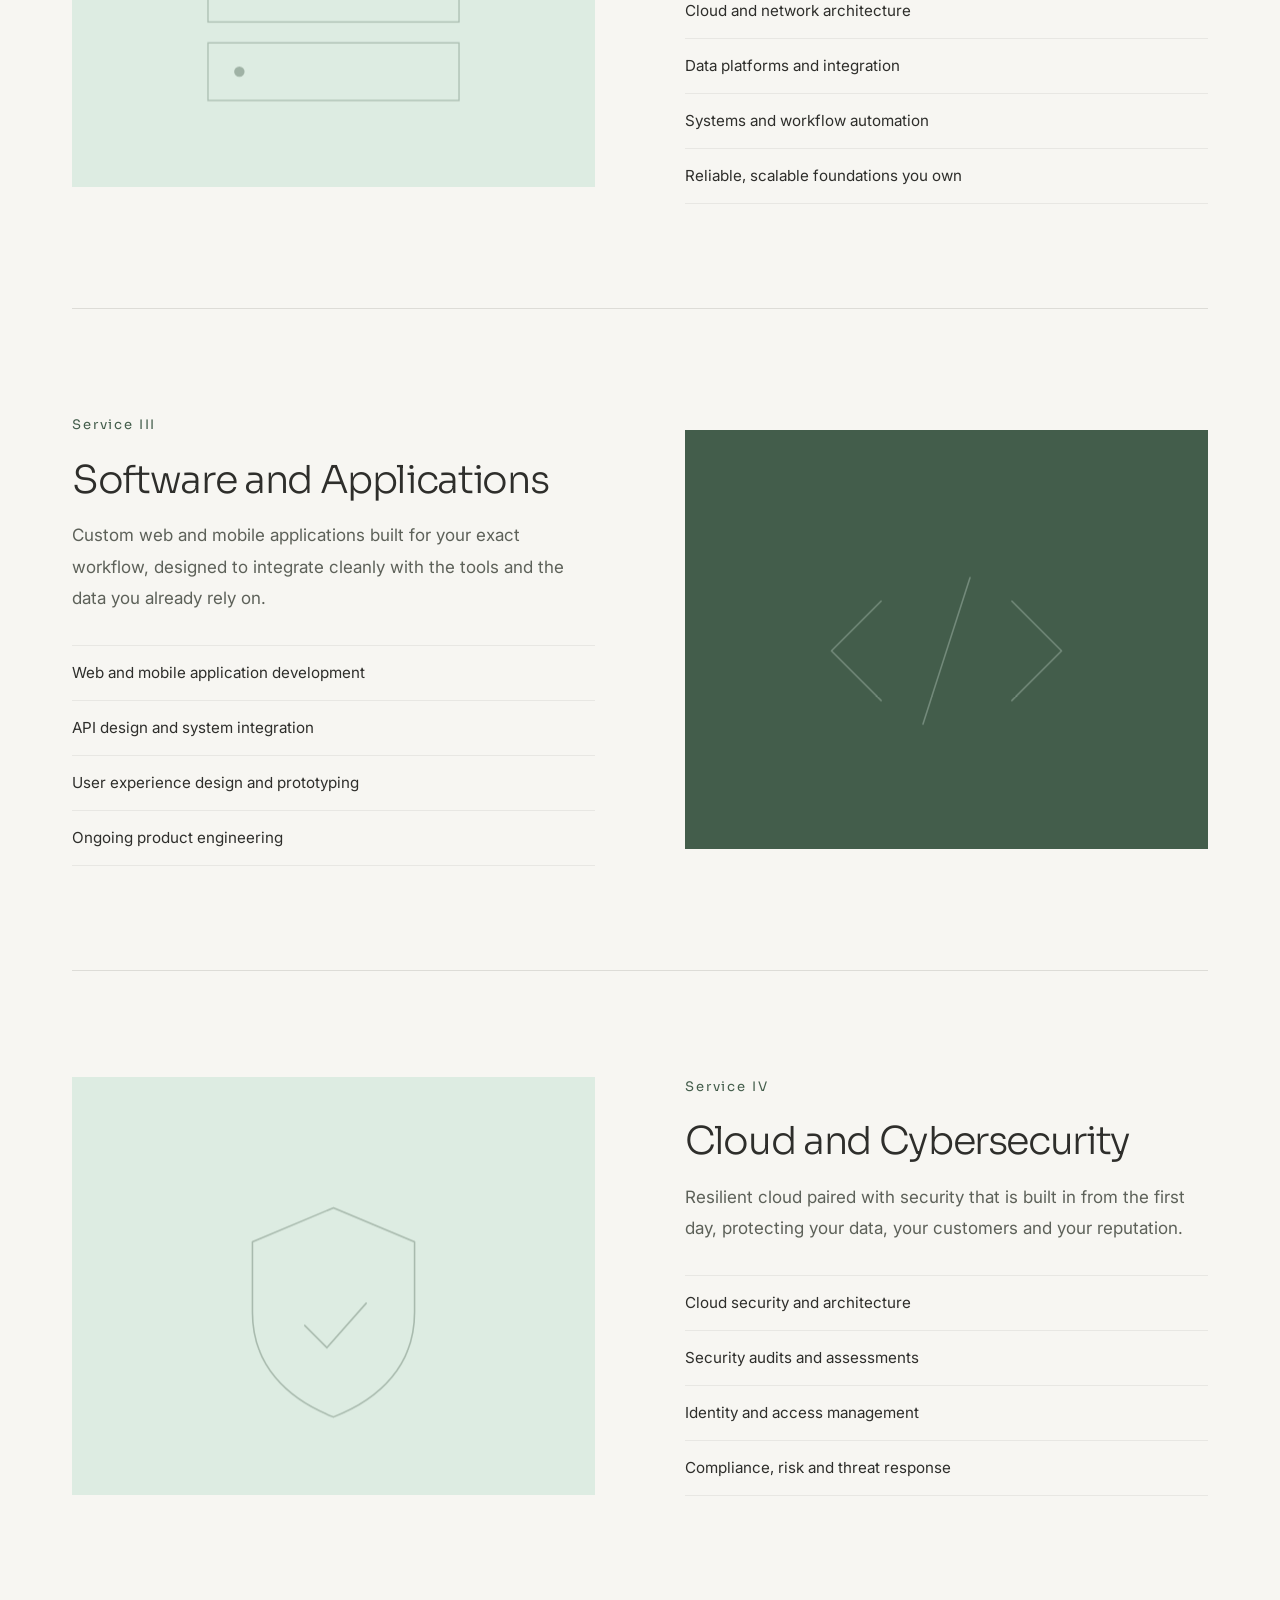
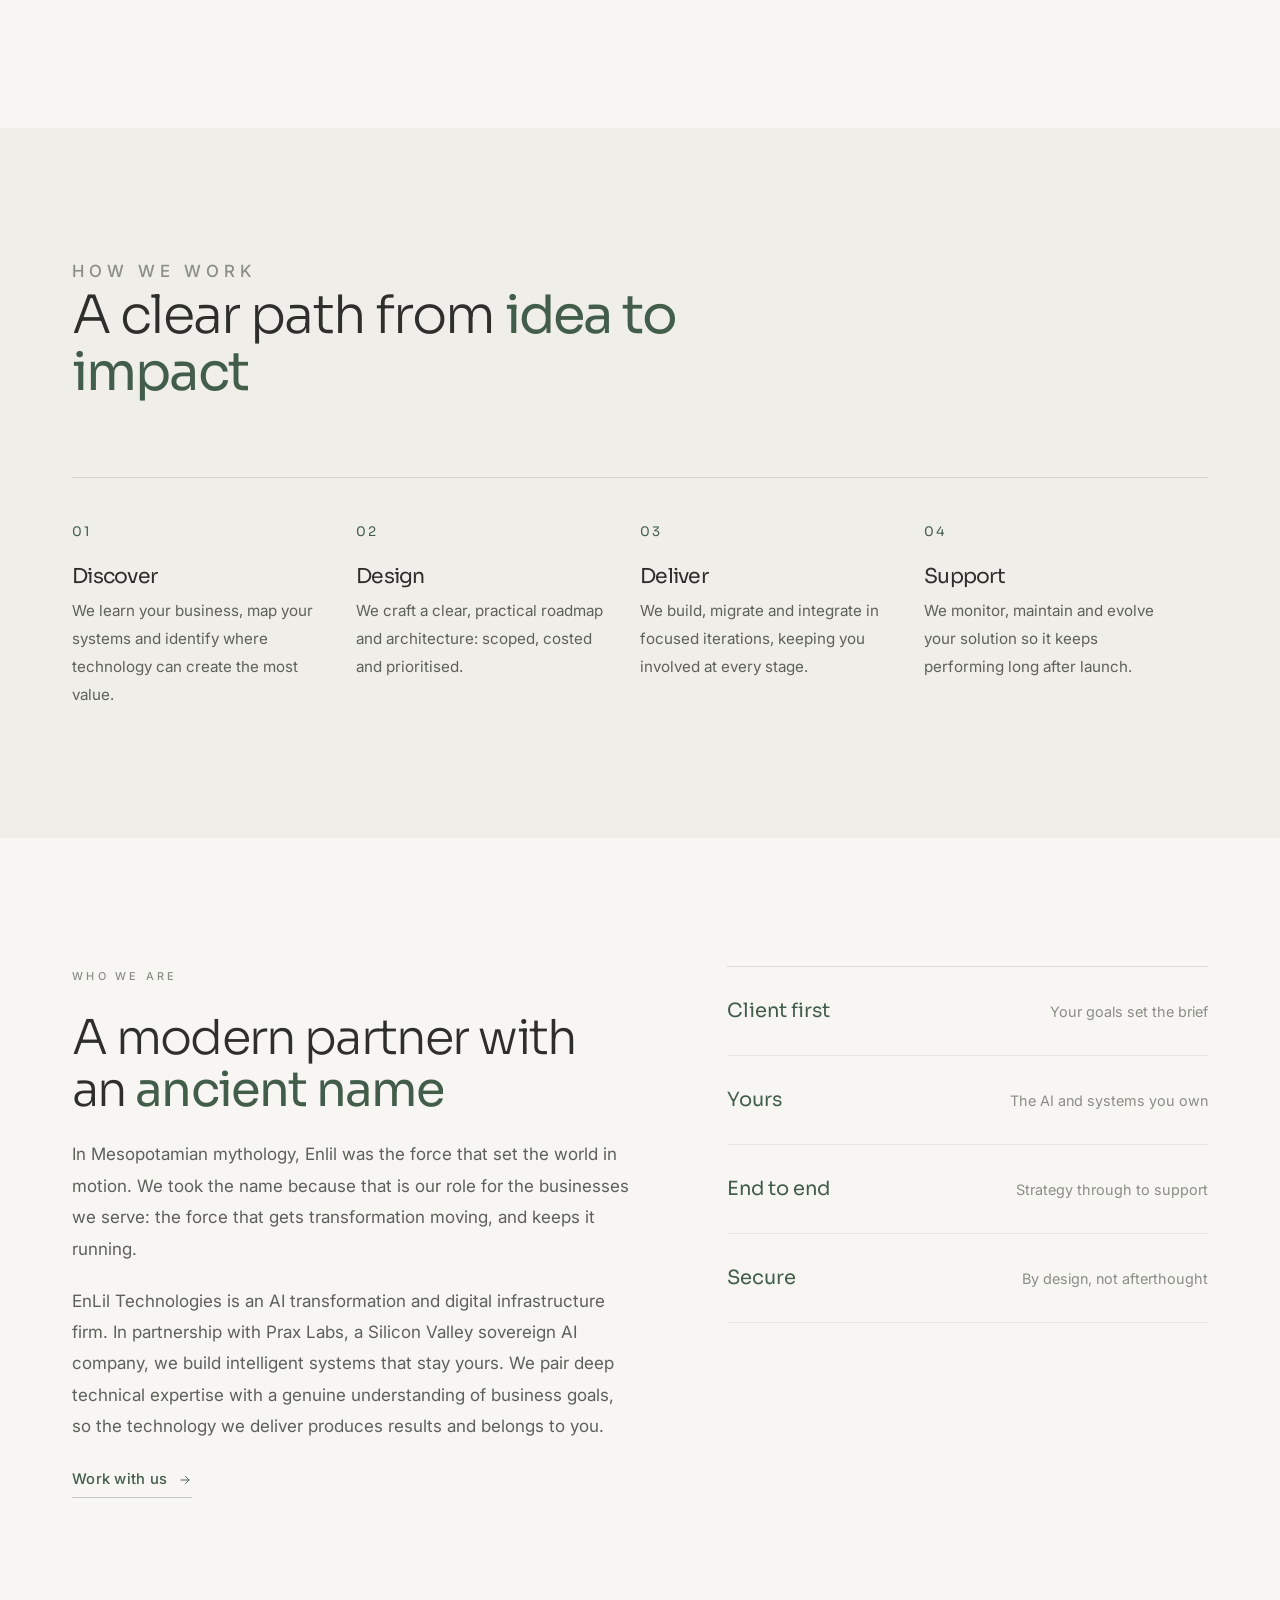
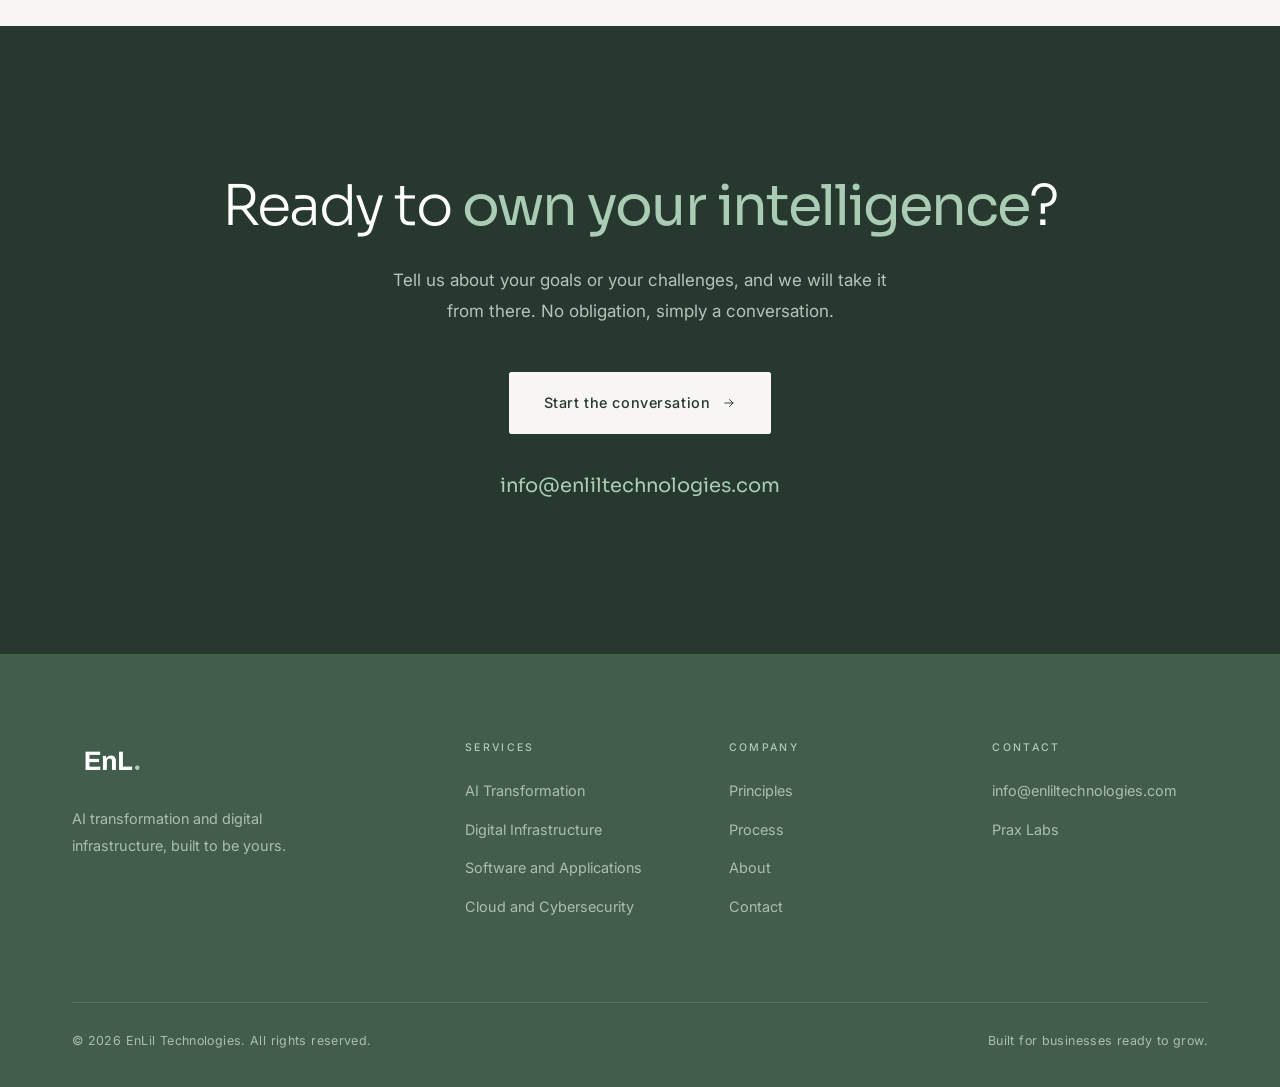
==== commit 1e1ac57f: "Make the hero drift visible and rework the four marks The gradient now travels much further on each " ====
--- a/preview.html
+++ b/preview.html
@@ -9,7 +9,7 @@
   <link rel="preconnect" href="https://fonts.googleapis.com" />
   <link rel="preconnect" href="https://fonts.gstatic.com" crossorigin />
   <link href="https://fonts.googleapis.com/css2?family=Sora:wght@200;300;400;500;600&family=Inter:wght@400;450;500&display=swap" rel="stylesheet" />
-  <link rel="stylesheet" href="styles-v2.css?v=9" />
+  <link rel="stylesheet" href="styles-v2.css?v=10" />
   <link rel="icon" type="image/png" href="assets/favicon.png" />
 </head>
 <body>
@@ -64,11 +64,16 @@
       </div>
     </div>
 
-    <div class="hero-marks reveal">
-      <div><span class="n">I</span><span class="t">Sovereign AI you own</span></div>
-      <div><span class="n">II</span><span class="t">Built on your data</span></div>
-      <div><span class="n">III</span><span class="t">Security by design</span></div>
-      <div><span class="n">IV</span><span class="t">No lock in, ever</span></div>
+  </div>
+</section>
+
+<section class="marks">
+  <div class="container">
+    <div class="marks-row reveal">
+      <span>Sovereign AI you own</span>
+      <span>Built on your data</span>
+      <span>Security by design</span>
+      <span>No lock in, ever</span>
     </div>
   </div>
 </section>
--- a/styles-v2.css
+++ b/styles-v2.css
@@ -359,7 +359,8 @@
 .hero { position: relative; overflow: hidden; background: var(--forest-deep); }
 .hero::before { display: none; }
 
-.hero-canvas { position: absolute; inset: -25%; z-index: 0; filter: blur(80px); pointer-events: none; }
+.hero-canvas { position: absolute; inset: -35%; z-index: 0; filter: blur(72px); pointer-events: none; animation: canvasTurn 120s linear infinite; }
+@keyframes canvasTurn { from { transform: rotate(0deg); } to { transform: rotate(360deg); } }
 .hero-canvas i {
   position: absolute; display: block; border-radius: 50%;
   mix-blend-mode: screen; will-change: transform;
@@ -370,11 +371,11 @@
 .hero-canvas .b4 { width: 34vw; height: 34vw; left: 56%;  top: 36%;  background: #e8f3ec; opacity: 0.75; animation: drift4 34s var(--ease) infinite alternate; }
 .hero-canvas .b5 { width: 58vw; height: 58vw; left: 62%;  top: -14%; background: #3f6b4e; animation: drift5 42s var(--ease) infinite alternate; }
 
-@keyframes drift1 { from { transform: translate3d(0,0,0) scale(1); } to { transform: translate3d(14%, 10%, 0) scale(1.18); } }
-@keyframes drift2 { from { transform: translate3d(0,0,0) scale(1.1); } to { transform: translate3d(-18%, 14%, 0) scale(0.92); } }
-@keyframes drift3 { from { transform: translate3d(0,0,0) scale(0.95); } to { transform: translate3d(22%, -16%, 0) scale(1.22); } }
-@keyframes drift4 { from { transform: translate3d(0,0,0) scale(1); } to { transform: translate3d(-24%, -12%, 0) scale(1.3); } }
-@keyframes drift5 { from { transform: translate3d(0,0,0) scale(1.05); } to { transform: translate3d(-12%, 18%, 0) scale(0.9); } }
+@keyframes drift1 { from { transform: translate3d(-8%, -6%, 0) scale(1) rotate(0deg); } to { transform: translate3d(32%, 24%, 0) scale(1.35) rotate(25deg); } }
+@keyframes drift2 { from { transform: translate3d(10%, -4%, 0) scale(1.2) rotate(0deg); } to { transform: translate3d(-34%, 30%, 0) scale(0.85) rotate(-30deg); } }
+@keyframes drift3 { from { transform: translate3d(-6%, 8%, 0) scale(0.9) rotate(0deg); } to { transform: translate3d(42%, -34%, 0) scale(1.4) rotate(35deg); } }
+@keyframes drift4 { from { transform: translate3d(12%, 10%, 0) scale(0.95); } to { transform: translate3d(-44%, -28%, 0) scale(1.45); } }
+@keyframes drift5 { from { transform: translate3d(6%, -8%, 0) scale(1.15) rotate(0deg); } to { transform: translate3d(-30%, 36%, 0) scale(0.82) rotate(-22deg); } }
 
 /* hero type on the dark canvas */
 .hero .eyebrow { color: rgba(221, 236, 226, 0.72); }
@@ -399,8 +400,21 @@
   background: linear-gradient(104deg,
     rgba(31, 48, 38, 0.86) 0%,
     rgba(31, 48, 38, 0.62) 40%,
-    rgba(31, 48, 38, 0.2) 72%,
+    rgba(31, 48, 38, 0.14) 72%,
     rgba(31, 48, 38, 0) 100%);
 }
 .hero .container { z-index: 3; }
 .hero h1 em { color: #c4e0ce; }
+
+
+/* four marks, moved off the gradient onto the light band */
+.marks { background: var(--bone); padding: 36px 0; border-bottom: 1px solid var(--line-soft); }
+.marks-row { display: grid; grid-template-columns: repeat(4, 1fr); gap: 30px; }
+.marks-row span { position: relative; padding-left: 22px; font-size: 0.92rem; color: var(--ink); }
+.marks-row span::before {
+  content: ""; position: absolute; left: 0; top: 0.64em;
+  width: 7px; height: 7px; border-radius: 50%; background: var(--sage);
+}
+@media (max-width: 860px) { .marks-row { grid-template-columns: repeat(2, 1fr); gap: 18px 24px; } }
+@media (max-width: 520px) { .marks-row { grid-template-columns: 1fr; } }
+@media (prefers-reduced-motion: reduce) { .hero-canvas { animation: none !important; } }
